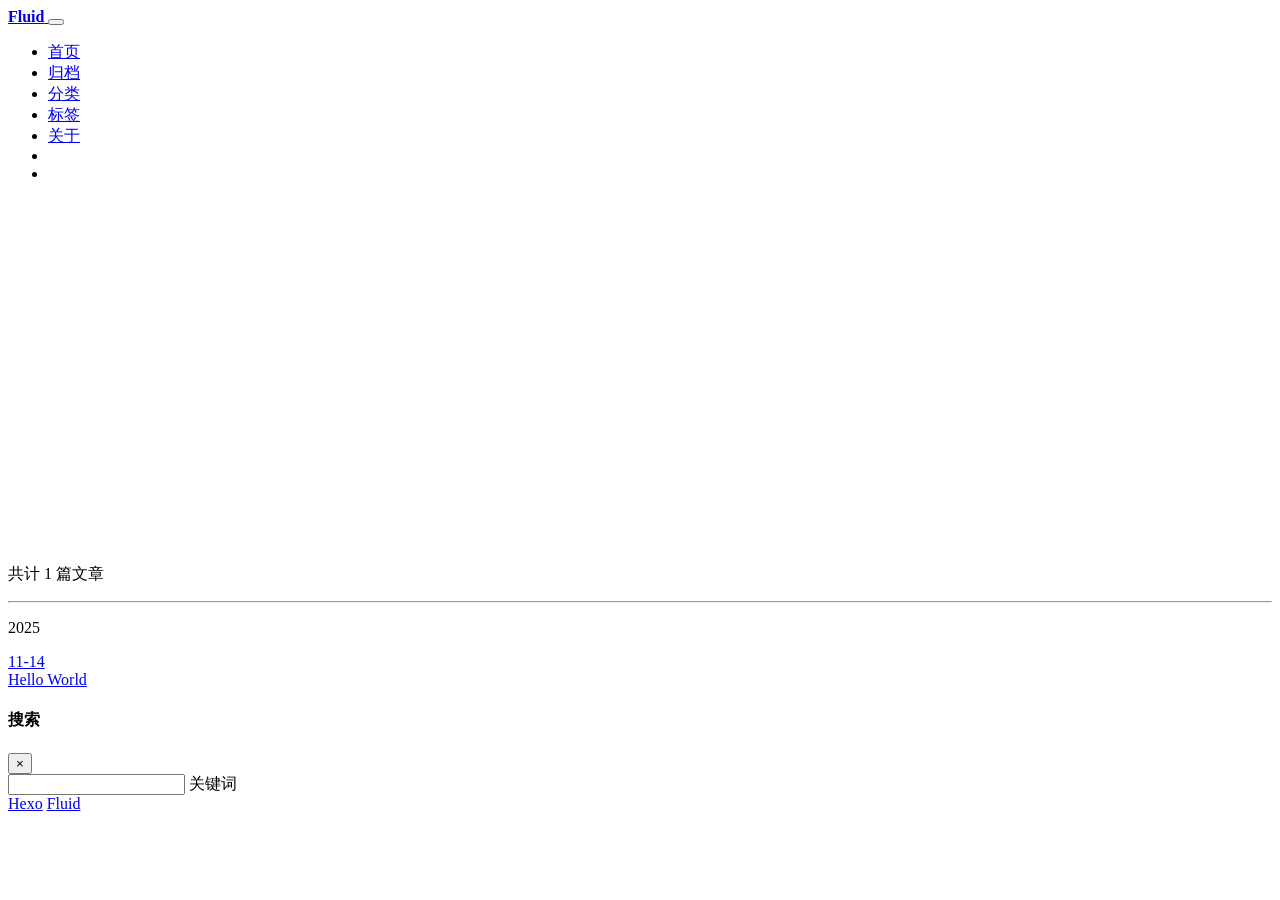
==== archives/index.html @ 250e9b1a "Site updated: 2025-11-14 19:58:38" ====
<!DOCTYPE html>
<html lang="zh-CN" data-default-color-scheme=auto>



<head>
  <meta charset="UTF-8">

  <link rel="apple-touch-icon" sizes="76x76" href="/img/fluid.png">
  <link rel="icon" href="/img/fluid.png">
  

  <meta name="viewport" content="width=device-width, initial-scale=1.0, maximum-scale=5.0, shrink-to-fit=no">
  <meta http-equiv="x-ua-compatible" content="ie=edge">
  
  <meta name="theme-color" content="#2f4154">
  <meta name="author" content="John Doe">
  <meta name="keywords" content="">
  
    <meta property="og:type" content="website">
<meta property="og:title" content="归档">
<meta property="og:url" content="http://example.com/archives/index.html">
<meta property="og:site_name" content="Hexo">
<meta property="og:locale" content="zh_CN">
<meta property="article:author" content="John Doe">
<meta name="twitter:card" content="summary_large_image">
  
  
  
  <title>归档 - Hexo</title>

  <link  rel="stylesheet" href="https://lib.baomitu.com/twitter-bootstrap/4.6.1/css/bootstrap.min.css" />





<!-- 主题依赖的图标库，不要自行修改 -->
<!-- Do not modify the link that theme dependent icons -->

<link rel="stylesheet" href="//at.alicdn.com/t/c/font_1749284_5i9bdhy70f8.css">



<link rel="stylesheet" href="//at.alicdn.com/t/c/font_1736178_k526ubmyhba.css">


<link  rel="stylesheet" href="/css/main.css" />


  <link id="highlight-css" rel="stylesheet" href="/css/highlight.css" />
  
    <link id="highlight-css-dark" rel="stylesheet" href="/css/highlight-dark.css" />
  




  <script id="fluid-configs">
    var Fluid = window.Fluid || {};
    Fluid.ctx = Object.assign({}, Fluid.ctx)
    var CONFIG = {"hostname":"example.com","root":"/","version":"1.9.8","typing":{"enable":true,"typeSpeed":70,"cursorChar":"_","loop":false,"scope":[]},"anchorjs":{"enable":true,"element":"h1,h2,h3,h4,h5,h6","placement":"left","visible":"hover","icon":""},"progressbar":{"enable":true,"height_px":3,"color":"#29d","options":{"showSpinner":false,"trickleSpeed":100}},"code_language":{"enable":true,"default":"TEXT"},"copy_btn":true,"image_caption":{"enable":true},"image_zoom":{"enable":true,"img_url_replace":["",""]},"toc":{"enable":true,"placement":"right","headingSelector":"h1,h2,h3,h4,h5,h6","collapseDepth":0},"lazyload":{"enable":true,"loading_img":"/img/loading.gif","onlypost":false,"offset_factor":2},"web_analytics":{"enable":false,"follow_dnt":true,"baidu":null,"google":{"measurement_id":null},"tencent":{"sid":null,"cid":null},"leancloud":{"app_id":null,"app_key":null,"server_url":null,"path":"window.location.pathname","ignore_local":false},"umami":{"src":null,"website_id":null,"domains":null,"start_time":"2024-01-01T00:00:00.000Z","token":null,"api_server":null}},"search_path":"/local-search.xml","include_content_in_search":true};

    if (CONFIG.web_analytics.follow_dnt) {
      var dntVal = navigator.doNotTrack || window.doNotTrack || navigator.msDoNotTrack;
      Fluid.ctx.dnt = dntVal && (dntVal.startsWith('1') || dntVal.startsWith('yes') || dntVal.startsWith('on'));
    }
  </script>
  <script  src="/js/utils.js" ></script>
  <script  src="/js/color-schema.js" ></script>
  


  
<meta name="generator" content="Hexo 7.3.0"></head>


<body>
  

  <header>
    

<div class="header-inner" style="height: 60vh;">
  <nav id="navbar" class="navbar fixed-top  navbar-expand-lg navbar-dark scrolling-navbar">
  <div class="container">
    <a class="navbar-brand" href="/">
      <strong>Fluid</strong>
    </a>

    <button id="navbar-toggler-btn" class="navbar-toggler" type="button" data-toggle="collapse"
            data-target="#navbarSupportedContent"
            aria-controls="navbarSupportedContent" aria-expanded="false" aria-label="Toggle navigation">
      <div class="animated-icon"><span></span><span></span><span></span></div>
    </button>

    <!-- Collapsible content -->
    <div class="collapse navbar-collapse" id="navbarSupportedContent">
      <ul class="navbar-nav ml-auto text-center">
        
          
          
          
          
            <li class="nav-item">
              <a class="nav-link" href="/" target="_self">
                <i class="iconfont icon-home-fill"></i>
                <span>首页</span>
              </a>
            </li>
          
        
          
          
          
          
            <li class="nav-item">
              <a class="nav-link" href="/archives/" target="_self">
                <i class="iconfont icon-archive-fill"></i>
                <span>归档</span>
              </a>
            </li>
          
        
          
          
          
          
            <li class="nav-item">
              <a class="nav-link" href="/categories/" target="_self">
                <i class="iconfont icon-category-fill"></i>
                <span>分类</span>
              </a>
            </li>
          
        
          
          
          
          
            <li class="nav-item">
              <a class="nav-link" href="/tags/" target="_self">
                <i class="iconfont icon-tags-fill"></i>
                <span>标签</span>
              </a>
            </li>
          
        
          
          
          
          
            <li class="nav-item">
              <a class="nav-link" href="/about/" target="_self">
                <i class="iconfont icon-user-fill"></i>
                <span>关于</span>
              </a>
            </li>
          
        
        
          <li class="nav-item" id="search-btn">
            <a class="nav-link" target="_self" href="javascript:;" data-toggle="modal" data-target="#modalSearch" aria-label="Search">
              <i class="iconfont icon-search"></i>
            </a>
          </li>
          
        
        
          <li class="nav-item" id="color-toggle-btn">
            <a class="nav-link" target="_self" href="javascript:;" aria-label="Color Toggle">
              <i class="iconfont icon-dark" id="color-toggle-icon"></i>
            </a>
          </li>
        
      </ul>
    </div>
  </div>
</nav>

  

<div id="banner" class="banner" parallax=true
     style="background: url('/img/default.png') no-repeat center center; background-size: cover;">
  <div class="full-bg-img">
    <div class="mask flex-center" style="background-color: rgba(0, 0, 0, 0.3)">
      <div class="banner-text text-center fade-in-up">
        <div class="h2">
          
            <span id="subtitle" data-typed-text="归档"></span>
          
        </div>

        
      </div>

      
    </div>
  </div>
</div>

</div>

  </header>

  <main>
    
      <div class="container nopadding-x-md">
        <div id="board"
          >
          
          <div class="container">
            <div class="row">
              <div class="col-12 col-md-10 m-auto">
                

<div class="list-group">
  <p class="h4">共计 1 篇文章</p>
  <hr>
  
  
    
      
      <p class="h5">2025</p>
    
    <a href="/2025/11/14/hello-world/" class="list-group-item list-group-item-action">
      <time>11-14</time>
      <div class="list-group-item-title">Hello World</div>
    </a>
  
</div>





              </div>
            </div>
          </div>
        </div>
      </div>
    

    
      <a id="scroll-top-button" aria-label="TOP" href="#" role="button">
        <i class="iconfont icon-arrowup" aria-hidden="true"></i>
      </a>
    

    
      <div class="modal fade" id="modalSearch" tabindex="-1" role="dialog" aria-labelledby="ModalLabel"
     aria-hidden="true">
  <div class="modal-dialog modal-dialog-scrollable modal-lg" role="document">
    <div class="modal-content">
      <div class="modal-header text-center">
        <h4 class="modal-title w-100 font-weight-bold">搜索</h4>
        <button type="button" id="local-search-close" class="close" data-dismiss="modal" aria-label="Close">
          <span aria-hidden="true">&times;</span>
        </button>
      </div>
      <div class="modal-body mx-3">
        <div class="md-form mb-5">
          <input type="text" id="local-search-input" class="form-control validate">
          <label data-error="x" data-success="v" for="local-search-input">关键词</label>
        </div>
        <div class="list-group" id="local-search-result"></div>
      </div>
    </div>
  </div>
</div>

    

    
  </main>

  <footer>
    <div class="footer-inner">
  
    <div class="footer-content">
       <a href="https://hexo.io" target="_blank" rel="nofollow noopener"><span>Hexo</span></a> <i class="iconfont icon-love"></i> <a href="https://github.com/fluid-dev/hexo-theme-fluid" target="_blank" rel="nofollow noopener"><span>Fluid</span></a> 
    </div>
  
  
  
</div>

  </footer>

  <!-- Scripts -->
  
  <script  src="https://lib.baomitu.com/nprogress/0.2.0/nprogress.min.js" ></script>
  <link  rel="stylesheet" href="https://lib.baomitu.com/nprogress/0.2.0/nprogress.min.css" />

  <script>
    NProgress.configure({"showSpinner":false,"trickleSpeed":100})
    NProgress.start()
    window.addEventListener('load', function() {
      NProgress.done();
    })
  </script>


<script  src="https://lib.baomitu.com/jquery/3.6.4/jquery.min.js" ></script>
<script  src="https://lib.baomitu.com/twitter-bootstrap/4.6.1/js/bootstrap.min.js" ></script>
<script  src="/js/events.js" ></script>
<script  src="/js/plugins.js" ></script>


  <script  src="https://lib.baomitu.com/typed.js/2.0.12/typed.min.js" ></script>
  <script>
    (function (window, document) {
      var typing = Fluid.plugins.typing;
      var subtitle = document.getElementById('subtitle');
      if (!subtitle || !typing) {
        return;
      }
      var text = subtitle.getAttribute('data-typed-text');
      
        typing(text);
      
    })(window, document);
  </script>




  
    <script  src="/js/img-lazyload.js" ></script>
  




  <script  src="/js/local-search.js" ></script>





<!-- 主题的启动项，将它保持在最底部 -->
<!-- the boot of the theme, keep it at the bottom -->
<script  src="/js/boot.js" ></script>


  

  <noscript>
    <div class="noscript-warning">博客在允许 JavaScript 运行的环境下浏览效果更佳</div>
  </noscript>
</body>
</html>
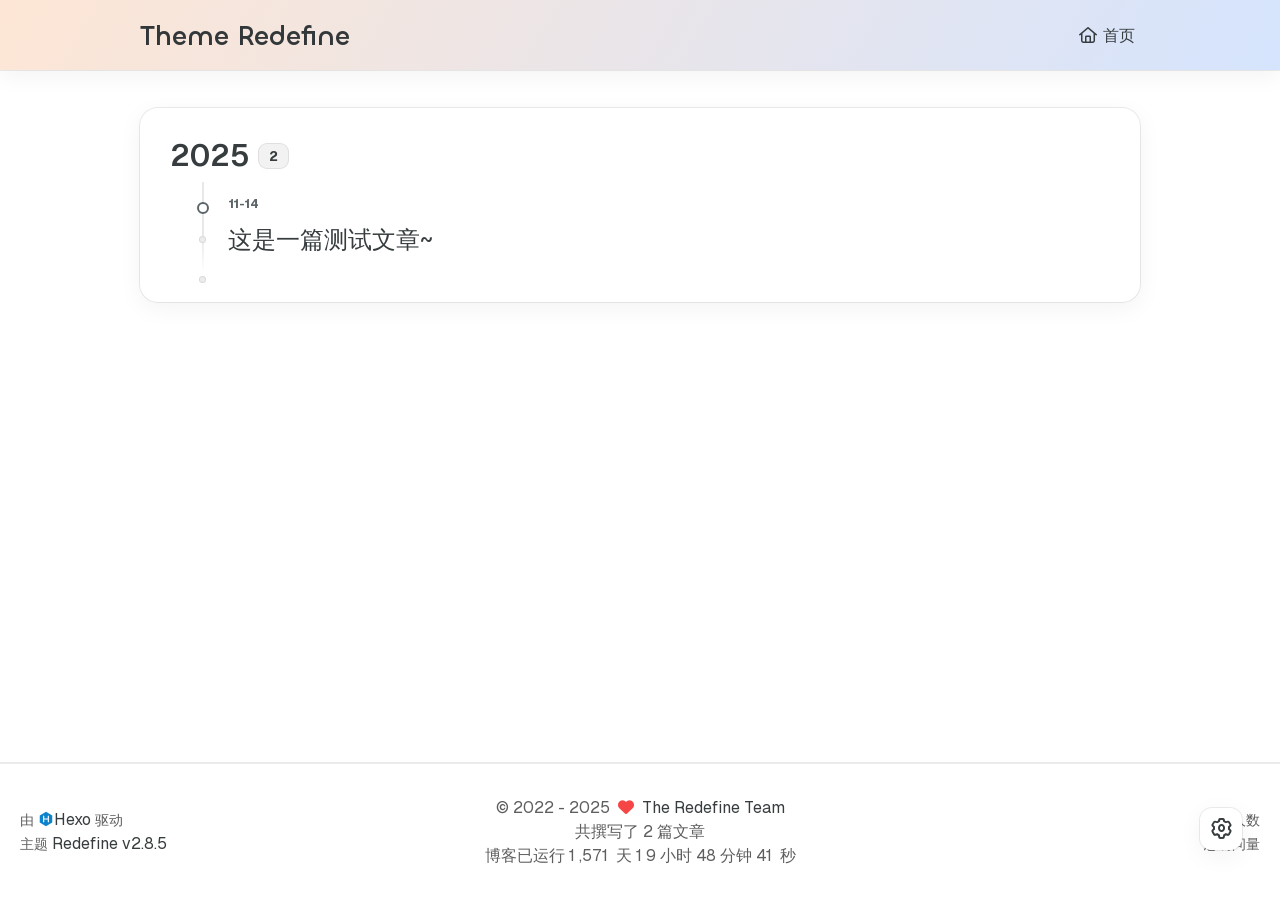
==== commit eecdfff0: "Site updated: 2025-11-15 14:31:35" ====
--- a/archives/index.html
+++ b/archives/index.html
@@ -1,354 +1,621 @@
-
-
 <!DOCTYPE html>
-<html lang="zh-CN" data-default-color-scheme=auto>
-
-
-
+<html lang="zh-CN">
 <head>
-  <meta charset="UTF-8">
-
-  <link rel="apple-touch-icon" sizes="76x76" href="/img/fluid.png">
-  <link rel="icon" href="/img/fluid.png">
+    <meta charset="utf-8">
+    <meta name="viewport" content="width=device-width, initial-scale=1">
+    <meta name="keywords" content="Hexo Theme Redefine">
+    
+    <meta name="author" content="The Redefine Team">
+    
+    <!-- Completely eliminate flash of wrong theme -->
+    <script>
+        (function() {
+            const THEME_KEY = "REDEFINE-THEME-STATUS";
+            const DARK = "dark", LIGHT = "light";
+            
+            // Get preferred theme
+            function getTheme() {
+                try {
+                    const saved = localStorage.getItem(THEME_KEY);
+                    if (saved) {
+                        const { isDark } = JSON.parse(saved);
+                        return isDark ? DARK : LIGHT;
+                    }
+                } catch (e) {}
+                
+                return matchMedia("(prefers-color-scheme: dark)").matches ? DARK : LIGHT;
+            }
+            
+            // Apply theme to document
+            function applyTheme(theme) {
+                const isDark = theme === DARK;
+                const root = document.documentElement;
+                
+                // Set data attribute for CSS variables
+                root.setAttribute("data-theme", theme);
+                
+                // Set classes for compatibility
+                root.classList.add(theme);
+                root.classList.remove(isDark ? LIGHT : DARK);
+                root.style.colorScheme = theme;
+            }
+            
+            // Initial application
+            const theme = getTheme();
+            applyTheme(theme);
+            
+            // Listen for system preference changes
+            matchMedia("(prefers-color-scheme: dark)").addEventListener("change", ({ matches }) => {
+                // Only update if using system preference (no localStorage entry)
+                if (!localStorage.getItem(THEME_KEY)) {
+                    applyTheme(matches ? DARK : LIGHT);
+                }
+            });
+            
+            // Set body classes once DOM is ready
+            if (document.readyState !== "loading") {
+                document.body.classList.add(theme + "-mode");
+            } else {
+                document.addEventListener("DOMContentLoaded", () => {
+                    document.body.classList.add(theme + "-mode");
+                    document.body.classList.remove((theme === DARK ? LIGHT : DARK) + "-mode");
+                });
+            }
+        })();
+    </script>
+    
+    <!-- Critical CSS to prevent flash -->
+    <style>
+        :root[data-theme="dark"] {
+            --background-color: #202124;
+            --background-color-transparent: rgba(32, 33, 36, 0.6);
+            --second-background-color: #2d2e32;
+            --third-background-color: #34353a;
+            --third-background-color-transparent: rgba(32, 33, 36, 0.6);
+            --primary-color: #0066CC;
+            --first-text-color: #ffffff;
+            --second-text-color: #eeeeee;
+            --third-text-color: #bebec6;
+            --fourth-text-color: #999999;
+            --default-text-color: #bebec6;
+            --invert-text-color: #373D3F;
+            --border-color: rgba(255, 255, 255, 0.08);
+            --selection-color: #0066CC;
+            --shadow-color-1: rgba(255, 255, 255, 0.08);
+            --shadow-color-2: rgba(255, 255, 255, 0.05);
+        }
+        
+        :root[data-theme="light"] {
+            --background-color: #fff;
+            --background-color-transparent: rgba(255, 255, 255, 0.6);
+            --second-background-color: #f8f8f8;
+            --third-background-color: #f2f2f2;
+            --third-background-color-transparent: rgba(241, 241, 241, 0.6);
+            --primary-color: #0066CC;
+            --first-text-color: #16171a;
+            --second-text-color: #2f3037;
+            --third-text-color: #5e5e5e;
+            --fourth-text-color: #eeeeee;
+            --default-text-color: #373D3F;
+            --invert-text-color: #bebec6;
+            --border-color: rgba(0, 0, 0, 0.08);
+            --selection-color: #0066CC;
+            --shadow-color-1: rgba(0, 0, 0, 0.08);
+            --shadow-color-2: rgba(0, 0, 0, 0.05);
+        }
+        
+        body {
+            background-color: var(--background-color);
+            color: var(--default-text-color);
+        }
+        
+        /* Apply body classes as soon as DOM is ready */
+        :root[data-theme="dark"] body {
+            background-color: var(--background-color);
+            color: var(--default-text-color);
+        }
+    </style>
+    
+    <!-- preconnect -->
+    <link rel="preconnect" href="https://fonts.googleapis.com">
+    <link rel="preconnect" href="https://fonts.gstatic.com" crossorigin>
+
+    
+    <!--- Seo Part-->
+    
+    <link rel="canonical" href="http://example.com/archives/"/>
+    <meta name="robots" content="index,follow">
+    <meta name="googlebot" content="index,follow">
+    <meta name="revisit-after" content="1 days">
+    
+    
+    
+        
+        <meta name="description" content="Hexo Theme Redefine, Redefine Your Hexo Journey.">
+<meta property="og:type" content="website">
+<meta property="og:title" content="myblog">
+<meta property="og:url" content="http://example.com/archives/index.html">
+<meta property="og:site_name" content="myblog">
+<meta property="og:description" content="Hexo Theme Redefine, Redefine Your Hexo Journey.">
+<meta property="og:locale" content="zh_CN">
+<meta property="og:image" content="http://example.com/images/redefine-og.webp">
+<meta property="article:author" content="John Doe">
+<meta name="twitter:card" content="summary">
+<meta name="twitter:image" content="http://example.com/images/redefine-og.webp">
+    
+    
+    <!--- Icon Part-->
+    <link rel="icon" type="image/png" href="/images/redefine-favicon.svg" sizes="192x192">
+    <link rel="apple-touch-icon" sizes="180x180" href="/images/redefine-favicon.svg">
+    <meta name="theme-color" content="#A31F34">
+    <link rel="shortcut icon" href="/images/redefine-favicon.svg">
+    <!--- Page Info-->
+    
+    <title>
+        
+            归档 | Theme Redefine
+        
+    </title>
+
+    
+<link rel="stylesheet" href="/fonts/Chillax/chillax.css">
+
+
+    <!--- Inject Part-->
+    
+
+    
+<link rel="stylesheet" href="/css/style.css">
+
+
+    
+        
+<link rel="stylesheet" href="/css/build/tailwind.css">
+
+    
+
+    
+<link rel="stylesheet" href="/fonts/GeistMono/geist-mono.css">
+
+    
+<link rel="stylesheet" href="/fonts/Geist/geist.css">
+
+    <!--- Font Part-->
+    
+    
+    
+    
+    
+    
+
+    <script id="hexo-configurations">
+    window.config = {"hostname":"example.com","root":"/","language":"zh-CN"};
+    window.theme = {"articles":{"style":{"font_size":"16px","line_height":1.5,"image_border_radius":"14px","image_alignment":"center","image_caption":false,"link_icon":true,"delete_mask":false,"title_alignment":"left","headings_top_spacing":{"h1":"3.2rem","h2":"2.4rem","h3":"1.9rem","h4":"1.6rem","h5":"1.4rem","h6":"1.3rem"}},"word_count":{"enable":true,"count":true,"min2read":true},"author_label":{"enable":true,"auto":false,"list":[]},"code_block":{"copy":true,"style":"mac","highlight_theme":{"light":"github","dark":"vs2015"},"font":{"enable":false,"family":null,"url":null}},"toc":{"enable":true,"max_depth":3,"number":false,"expand":true,"init_open":true},"copyright":{"enable":true,"default":"cc_by_nc_sa"},"lazyload":true,"pangu_js":false,"recommendation":{"enable":false,"title":"推荐阅读","limit":3,"mobile_limit":2,"placeholder":"/images/wallhaven-wqery6-light.webp","skip_dirs":[]}},"colors":{"primary":"#A31F34","secondary":null,"default_mode":"light"},"global":{"fonts":{"chinese":{"enable":false,"family":null,"url":null},"english":{"enable":false,"family":null,"url":null},"title":{"enable":false,"family":null,"url":null}},"content_max_width":"1000px","sidebar_width":"210px","hover":{"shadow":true,"scale":false},"scroll_progress":{"bar":false,"percentage":true},"website_counter":{"url":"https://cn.vercount.one/js","enable":true,"site_pv":true,"site_uv":true,"post_pv":true},"single_page":true,"preloader":{"enable":false,"custom_message":null},"side_tools":{"gear_rotation":true,"auto_expand":false},"open_graph":{"enable":true,"image":"/images/redefine-og.webp","description":"Hexo Theme Redefine, Redefine Your Hexo Journey."},"google_analytics":{"enable":false,"id":null}},"home_banner":{"enable":true,"style":"fixed","image":{"light":"/images/wallhaven-wqery6-light.webp","dark":"/images/wallhaven-wqery6-dark.webp"},"title":"Theme Redefine","subtitle":{"text":[],"hitokoto":{"enable":false,"show_author":false,"api":"https://v1.hitokoto.cn"},"typing_speed":100,"backing_speed":80,"starting_delay":500,"backing_delay":1500,"loop":true,"smart_backspace":true},"text_color":{"light":"#fff","dark":"#d1d1b6"},"text_style":{"title_size":"2.8rem","subtitle_size":"1.5rem","line_height":1.2},"custom_font":{"enable":false,"family":null,"url":null},"social_links":{"enable":false,"style":"default","links":{"github":null,"instagram":null,"zhihu":null,"twitter":null,"email":null},"qrs":{"weixin":null}}},"plugins":{"feed":{"enable":false},"aplayer":{"enable":false,"type":"fixed","audios":[{"name":null,"artist":null,"url":null,"cover":null,"lrc":null}]},"mermaid":{"enable":false,"version":"11.4.1"}},"version":"2.8.5","navbar":{"auto_hide":false,"color":{"left":"#f78736","right":"#367df7","transparency":35},"width":{"home":"1200px","pages":"1000px"},"links":{"Home":{"path":"/","icon":"fa-regular fa-house"}},"search":{"enable":false,"preload":true}},"page_templates":{"friends_column":2,"tags_style":"blur"},"home":{"sidebar":{"enable":true,"position":"left","first_item":"menu","announcement":null,"show_on_mobile":true,"links":null},"article_date_format":"auto","excerpt_length":200,"categories":{"enable":true,"limit":3},"tags":{"enable":true,"limit":3}},"footerStart":"2022/8/17 11:45:14"};
+    window.lang_ago = {"second":"%s 秒前","minute":"%s 分钟前","hour":"%s 小时前","day":"%s 天前","week":"%s 周前","month":"%s 个月前","year":"%s 年前"};
+    window.data = {"masonry":false};
+  </script>
+    
+    <!--- Fontawesome Part-->
+    
+<link rel="stylesheet" href="/fontawesome/fontawesome.min.css">
+
+    
+<link rel="stylesheet" href="/fontawesome/brands.min.css">
+
+    
+<link rel="stylesheet" href="/fontawesome/solid.min.css">
+
+    
+<link rel="stylesheet" href="/fontawesome/regular.min.css">
+
+    
+    
+    
+    
+<meta name="generator" content="Hexo 7.3.0"></head>
+
+
+
+<body>
+	<div class="progress-bar-container">
+	
+
+	
+	<span class="pjax-progress-bar"></span>
+	<!--        <span class="swup-progress-icon">-->
+	<!--            <i class="fa-solid fa-circle-notch fa-spin"></i>-->
+	<!--        </span>-->
+	
+</div>
+
+<main class="page-container" id="swup">
+
+	
+
+	<div class="main-content-container flex flex-col justify-between min-h-dvh">
+		<div class="main-content-header">
+			<header class="navbar-container px-6 md:px-12">
+    <div class="navbar-content transition-navbar ">
+        <div class="left">
+            
+            <a class="logo-title" href="/">
+                
+                Theme Redefine
+                
+            </a>
+        </div>
+
+        <div class="right">
+            <!-- PC -->
+            <div class="desktop">
+                <ul class="navbar-list">
+                    
+                        
+                            
+
+                            <li class="navbar-item">
+                                <!-- Menu -->
+                                <a class=""
+                                   href="/"
+                                        >
+                                    <i class="fa-regular fa-house fa-fw"></i>
+                                    首页
+                                    
+                                </a>
+
+                                <!-- Submenu -->
+                                
+                            </li>
+                    
+                    
+                </ul>
+            </div>
+            <!-- Mobile -->
+            <div class="mobile">
+                
+                <div class="icon-item navbar-bar">
+                    <div class="navbar-bar-middle"></div>
+                </div>
+            </div>
+        </div>
+    </div>
+
+    <!-- Mobile sheet -->
+    <div class="navbar-drawer h-dvh w-full absolute top-0 left-0 bg-background-color flex flex-col justify-between">
+        <ul class="drawer-navbar-list flex flex-col px-4 justify-center items-start">
+            
+                
+                    
+
+                    <li class="drawer-navbar-item text-base my-1.5 flex flex-col w-full">
+                        
+                        <a class="py-1.5 px-2 flex flex-row items-center justify-between gap-1 hover:!text-primary active:!text-primary text-2xl font-semibold group border-b border-border-color hover:border-primary w-full "
+                           href="/"
+                        >
+                            <span>
+                                首页
+                            </span>
+                            
+                                <i class="fa-regular fa-house fa-sm fa-fw"></i>
+                            
+                        </a>
+                        
+
+                        
+                    </li>
+            
+
+            
+            
+        </ul>
+
+        <div class="statistics flex justify-around my-2.5">
+    <a class="item tag-count-item flex flex-col justify-center items-center w-20" href="/tags">
+        <div class="number text-2xl sm:text-xl text-second-text-color font-semibold">0</div>
+        <div class="label text-third-text-color text-sm">标签</div>
+    </a>
+    <a class="item tag-count-item flex flex-col justify-center items-center w-20" href="/categories">
+        <div class="number text-2xl sm:text-xl text-second-text-color font-semibold">0</div>
+        <div class="label text-third-text-color text-sm">分类</div>
+    </a>
+    <a class="item tag-count-item flex flex-col justify-center items-center w-20" href="/archives">
+        <div class="number text-2xl sm:text-xl text-second-text-color font-semibold">2</div>
+        <div class="label text-third-text-color text-sm">文章</div>
+    </a>
+</div>
+    </div>
+
+    <div class="window-mask"></div>
+
+</header>
+
+
+		</div>
+
+		<div class="main-content-body transition-fade-up">
+			
+
+			<div class="main-content">
+				<div class="archive-container shadow-none hover:shadow-none sm:shadow-redefine sm:hover:shadow-redefine-hover">
+	
+<div class="archive-list-container">
+    
+        <section class="archive-item mb-spacing-unit last:mb-0">
+            <div class="archive-item-header flex flex-row items-center mb-2">
+                <span class="archive-year font-semibold text-3xl mr-2">2025</span>
+                <span class="archive-year-post-count text-xs md:text-sm font-bold rounded-small bg-third-background-color py-[2px] px-[10px] border border-border-color">2</span>
+            </div>
+            
+            <ul class="article-list pl-0 md:pl-8 text-lg leading-[1.5]">
+                
+                    
+                    
+                         <!-- Close the previous LI if not the first item -->
+                        <li class="article-item space-y-2 px-6 pt-10 pb-2 text-xl relative border-l-2 border-border-color" date-is='11-14'>
+                    
+                    <a href="/2025/11/14/%E8%BF%99%E6%98%AF%E4%B8%80%E7%AF%87%E6%B5%8B%E8%AF%95%E6%96%87%E7%AB%A0/" class="block w-fit">
+                        <span class="article-title my-0.5 text-2xl">这是一篇测试文章~</span>
+                    </a>
+                    
+                
+                    
+                    
+                    <a href="/2025/11/14/hello-world/" class="block w-fit">
+                        <span class="article-title my-0.5 text-2xl"></span>
+                    </a>
+                    
+                
+                </li> <!-- Ensure the last item is properly closed -->
+            </ul>
+        </section>
+    
+</div>
+</div>
+			</div>
+
+			
+		</div>
+
+		<div class="main-content-footer">
+			<footer class="footer mt-5 py-5 h-auto text-base text-third-text-color relative border-t-2 border-t-border-color">
+    <div class="info-container py-3 text-center">
+        
+        <div class="text-center">
+            &copy;
+            
+              <span>2022</span>
+              -
+            
+            2025&nbsp;&nbsp;<i class="fa-solid fa-heart fa-beat" style="--fa-animation-duration: 0.5s; color: #f54545"></i>&nbsp;&nbsp;<a href="/">The Redefine Team</a>
+            
+                
+                <p class="post-count space-x-0.5">
+                    <span>
+                        共撰写了 2 篇文章
+                    </span>
+                    
+                </p>
+            
+        </div>
+        
+            <script data-swup-reload-script src="https://cn.vercount.one/js"></script>
+            <div class="relative text-center lg:absolute lg:right-[20px] lg:top-1/2 lg:-translate-y-1/2 lg:text-right">
+                
+                    <span id="busuanzi_container_site_uv" class="lg:!block">
+                        <span class="text-sm">访问人数</span>
+                        <span id="busuanzi_value_site_uv"></span>
+                    </span>
+                
+                
+                    <span id="busuanzi_container_site_pv" class="lg:!block">
+                        <span class="text-sm">总访问量</span>
+                        <span id="busuanzi_value_site_pv"></span>
+                    </span>
+                
+            </div>
+        
+        <div class="relative text-center lg:absolute lg:left-[20px] lg:top-1/2 lg:-translate-y-1/2 lg:text-left">
+            <span class="lg:block text-sm">由 <?xml version="1.0" encoding="utf-8"?><!DOCTYPE svg PUBLIC "-//W3C//DTD SVG 1.1//EN" "http://www.w3.org/Graphics/SVG/1.1/DTD/svg11.dtd"><svg class="relative top-[2px] inline-block align-baseline" version="1.1" id="圖層_1" xmlns="http://www.w3.org/2000/svg" xmlns:xlink="http://www.w3.org/1999/xlink" x="0px" y="0px" width="1rem" height="1rem" viewBox="0 0 512 512" enable-background="new 0 0 512 512" xml:space="preserve"><path fill="#0E83CD" d="M256.4,25.8l-200,115.5L56,371.5l199.6,114.7l200-115.5l0.4-230.2L256.4,25.8z M349,354.6l-18.4,10.7l-18.6-11V275H200v79.6l-18.4,10.7l-18.6-11v-197l18.5-10.6l18.5,10.8V237h112v-79.6l18.5-10.6l18.5,10.8V354.6z"/></svg><a target="_blank" class="text-base" href="https://hexo.io">Hexo</a> 驱动</span>
+            <span class="text-sm lg:block">主题&nbsp;<a class="text-base" target="_blank" href="https://github.com/EvanNotFound/hexo-theme-redefine">Redefine v2.8.5</a></span>
+        </div>
+        
+        
+            <div>
+                博客已运行 <span class="odometer" id="runtime_days" ></span> 天 <span class="odometer" id="runtime_hours"></span> 小时 <span class="odometer" id="runtime_minutes"></span> 分钟 <span class="odometer" id="runtime_seconds"></span> 秒
+            </div>
+        
+        
+            <script data-swup-reload-script>
+                try {
+                    function odometer_init() {
+                    const elements = document.querySelectorAll('.odometer');
+                    elements.forEach(el => {
+                        new Odometer({
+                            el,
+                            format: '( ddd).dd',
+                            duration: 200
+                        });
+                    });
+                    }
+                    odometer_init();
+                } catch (error) {}
+            </script>
+        
+        
+        
+    </div>  
+</footer>
+		</div>
+	</div>
+
+	
+
+	<div class="right-side-tools-container">
+		<div class="side-tools-container">
+	<ul class="hidden-tools-list">
+		<li class="right-bottom-tools tool-font-adjust-plus flex justify-center items-center">
+			<i class="fa-regular fa-magnifying-glass-plus"></i>
+		</li>
+
+		<li class="right-bottom-tools tool-font-adjust-minus flex justify-center items-center">
+			<i class="fa-regular fa-magnifying-glass-minus"></i>
+		</li>
+
+		<li class="right-bottom-tools tool-dark-light-toggle flex justify-center items-center">
+			<i class="fa-regular fa-moon"></i>
+		</li>
+
+		<!-- rss -->
+		
+
+		
+
+		<li class="right-bottom-tools tool-scroll-to-bottom flex justify-center items-center">
+			<i class="fa-regular fa-arrow-down"></i>
+		</li>
+	</ul>
+
+	<ul class="visible-tools-list">
+		<li class="right-bottom-tools toggle-tools-list flex justify-center items-center">
+			<i class="fa-regular fa-cog fa-spin"></i>
+		</li>
+		
+		<li class="right-bottom-tools tool-scroll-to-top flex justify-center items-center">
+			<i class="arrow-up fas fa-arrow-up"></i>
+			<span class="percent"></span>
+		</li>
+		
+		
+	</ul>
+</div>
+	</div>
+
+	<div class="image-viewer-container">
+	<img src="">
+</div>
+
+	
+
+</main>
+
+
+
+<script src="/js/build/libs/Swup.min.js"></script>
+
+<script src="/js/build/libs/SwupSlideTheme.min.js"></script>
+
+<script src="/js/build/libs/SwupScriptsPlugin.min.js"></script>
+
+<script src="/js/build/libs/SwupProgressPlugin.min.js"></script>
+
+<script src="/js/build/libs/SwupScrollPlugin.min.js"></script>
+
+<script src="/js/build/libs/SwupPreloadPlugin.min.js"></script>
+
+<script>
+    const swup = new Swup({
+        plugins: [
+            new SwupScriptsPlugin({
+                optin: true,
+            }),
+            new SwupProgressPlugin(),
+            new SwupScrollPlugin({
+                offset: 80,
+            }),
+            new SwupSlideTheme({
+                mainElement: ".main-content-body",
+            }),
+            new SwupPreloadPlugin(),
+        ],
+        containers: ["#swup"],
+    });
+</script>
+
+
+
+	
+<script src="/js/build/tools/imageViewer.js" type="module"></script>
+
+<script src="/js/build/utils.js" type="module"></script>
+
+<script src="/js/build/main.js" type="module"></script>
+
+<script src="/js/build/layouts/navbarShrink.js" type="module"></script>
+
+<script src="/js/build/tools/scrollTopBottom.js" type="module"></script>
+
+<script src="/js/build/tools/lightDarkSwitch.js" type="module"></script>
+
+<script src="/js/build/layouts/categoryList.js" type="module"></script>
+
+
+
+
+
+    
+<script src="/js/build/tools/codeBlock.js" type="module"></script>
+
+
+
+
+    
+<script src="/js/build/layouts/lazyload.js" type="module"></script>
+
+
+
+
+    
+<script src="/js/build/tools/runtime.js"></script>
+
+    
+<script src="/js/build/libs/odometer.min.js"></script>
+
+    
+<link rel="stylesheet" href="/assets/odometer-theme-minimal.css">
+
+
+
+
   
-
-  <meta name="viewport" content="width=device-width, initial-scale=1.0, maximum-scale=5.0, shrink-to-fit=no">
-  <meta http-equiv="x-ua-compatible" content="ie=edge">
+<script src="/js/build/libs/Typed.min.js"></script>
+
   
-  <meta name="theme-color" content="#2f4154">
-  <meta name="author" content="John Doe">
-  <meta name="keywords" content="">
-  
-    <meta property="og:type" content="website">
-<meta property="og:title" content="归档">
-<meta property="og:url" content="http://example.com/archives/index.html">
-<meta property="og:site_name" content="Hexo">
-<meta property="og:locale" content="zh_CN">
-<meta property="article:author" content="John Doe">
-<meta name="twitter:card" content="summary_large_image">
-  
-  
-  
-  <title>归档 - Hexo</title>
-
-  <link  rel="stylesheet" href="https://lib.baomitu.com/twitter-bootstrap/4.6.1/css/bootstrap.min.css" />
-
-
-
-
-
-<!-- 主题依赖的图标库，不要自行修改 -->
-<!-- Do not modify the link that theme dependent icons -->
-
-<link rel="stylesheet" href="//at.alicdn.com/t/c/font_1749284_5i9bdhy70f8.css">
-
-
-
-<link rel="stylesheet" href="//at.alicdn.com/t/c/font_1736178_k526ubmyhba.css">
-
-
-<link  rel="stylesheet" href="/css/main.css" />
-
-
-  <link id="highlight-css" rel="stylesheet" href="/css/highlight.css" />
-  
-    <link id="highlight-css-dark" rel="stylesheet" href="/css/highlight-dark.css" />
-  
-
-
-
-
-  <script id="fluid-configs">
-    var Fluid = window.Fluid || {};
-    Fluid.ctx = Object.assign({}, Fluid.ctx)
-    var CONFIG = {"hostname":"example.com","root":"/","version":"1.9.8","typing":{"enable":true,"typeSpeed":70,"cursorChar":"_","loop":false,"scope":[]},"anchorjs":{"enable":true,"element":"h1,h2,h3,h4,h5,h6","placement":"left","visible":"hover","icon":""},"progressbar":{"enable":true,"height_px":3,"color":"#29d","options":{"showSpinner":false,"trickleSpeed":100}},"code_language":{"enable":true,"default":"TEXT"},"copy_btn":true,"image_caption":{"enable":true},"image_zoom":{"enable":true,"img_url_replace":["",""]},"toc":{"enable":true,"placement":"right","headingSelector":"h1,h2,h3,h4,h5,h6","collapseDepth":0},"lazyload":{"enable":true,"loading_img":"/img/loading.gif","onlypost":false,"offset_factor":2},"web_analytics":{"enable":false,"follow_dnt":true,"baidu":null,"google":{"measurement_id":null},"tencent":{"sid":null,"cid":null},"leancloud":{"app_id":null,"app_key":null,"server_url":null,"path":"window.location.pathname","ignore_local":false},"umami":{"src":null,"website_id":null,"domains":null,"start_time":"2024-01-01T00:00:00.000Z","token":null,"api_server":null}},"search_path":"/local-search.xml","include_content_in_search":true};
-
-    if (CONFIG.web_analytics.follow_dnt) {
-      var dntVal = navigator.doNotTrack || window.doNotTrack || navigator.msDoNotTrack;
-      Fluid.ctx.dnt = dntVal && (dntVal.startsWith('1') || dntVal.startsWith('yes') || dntVal.startsWith('on'));
-    }
-  </script>
-  <script  src="/js/utils.js" ></script>
-  <script  src="/js/color-schema.js" ></script>
-  
-
-
-  
-<meta name="generator" content="Hexo 7.3.0"></head>
-
-
-<body>
-  
-
-  <header>
-    
-
-<div class="header-inner" style="height: 60vh;">
-  <nav id="navbar" class="navbar fixed-top  navbar-expand-lg navbar-dark scrolling-navbar">
-  <div class="container">
-    <a class="navbar-brand" href="/">
-      <strong>Fluid</strong>
-    </a>
-
-    <button id="navbar-toggler-btn" class="navbar-toggler" type="button" data-toggle="collapse"
-            data-target="#navbarSupportedContent"
-            aria-controls="navbarSupportedContent" aria-expanded="false" aria-label="Toggle navigation">
-      <div class="animated-icon"><span></span><span></span><span></span></div>
-    </button>
-
-    <!-- Collapsible content -->
-    <div class="collapse navbar-collapse" id="navbarSupportedContent">
-      <ul class="navbar-nav ml-auto text-center">
-        
-          
-          
-          
-          
-            <li class="nav-item">
-              <a class="nav-link" href="/" target="_self">
-                <i class="iconfont icon-home-fill"></i>
-                <span>首页</span>
-              </a>
-            </li>
-          
-        
-          
-          
-          
-          
-            <li class="nav-item">
-              <a class="nav-link" href="/archives/" target="_self">
-                <i class="iconfont icon-archive-fill"></i>
-                <span>归档</span>
-              </a>
-            </li>
-          
-        
-          
-          
-          
-          
-            <li class="nav-item">
-              <a class="nav-link" href="/categories/" target="_self">
-                <i class="iconfont icon-category-fill"></i>
-                <span>分类</span>
-              </a>
-            </li>
-          
-        
-          
-          
-          
-          
-            <li class="nav-item">
-              <a class="nav-link" href="/tags/" target="_self">
-                <i class="iconfont icon-tags-fill"></i>
-                <span>标签</span>
-              </a>
-            </li>
-          
-        
-          
-          
-          
-          
-            <li class="nav-item">
-              <a class="nav-link" href="/about/" target="_self">
-                <i class="iconfont icon-user-fill"></i>
-                <span>关于</span>
-              </a>
-            </li>
-          
-        
-        
-          <li class="nav-item" id="search-btn">
-            <a class="nav-link" target="_self" href="javascript:;" data-toggle="modal" data-target="#modalSearch" aria-label="Search">
-              <i class="iconfont icon-search"></i>
-            </a>
-          </li>
-          
-        
-        
-          <li class="nav-item" id="color-toggle-btn">
-            <a class="nav-link" target="_self" href="javascript:;" aria-label="Color Toggle">
-              <i class="iconfont icon-dark" id="color-toggle-icon"></i>
-            </a>
-          </li>
-        
-      </ul>
-    </div>
-  </div>
-</nav>
-
-  
-
-<div id="banner" class="banner" parallax=true
-     style="background: url('/img/default.png') no-repeat center center; background-size: cover;">
-  <div class="full-bg-img">
-    <div class="mask flex-center" style="background-color: rgba(0, 0, 0, 0.3)">
-      <div class="banner-text text-center fade-in-up">
-        <div class="h2">
-          
-            <span id="subtitle" data-typed-text="归档"></span>
-          
-        </div>
-
-        
-      </div>
-
-      
-    </div>
-  </div>
-</div>
-
-</div>
-
-  </header>
-
-  <main>
-    
-      <div class="container nopadding-x-md">
-        <div id="board"
-          >
-          
-          <div class="container">
-            <div class="row">
-              <div class="col-12 col-md-10 m-auto">
-                
-
-<div class="list-group">
-  <p class="h4">共计 1 篇文章</p>
-  <hr>
-  
-  
-    
-      
-      <p class="h5">2025</p>
-    
-    <a href="/2025/11/14/hello-world/" class="list-group-item list-group-item-action">
-      <time>11-14</time>
-      <div class="list-group-item-title">Hello World</div>
-    </a>
-  
-</div>
-
-
-
-
-
-              </div>
-            </div>
-          </div>
-        </div>
-      </div>
-    
-
-    
-      <a id="scroll-top-button" aria-label="TOP" href="#" role="button">
-        <i class="iconfont icon-arrowup" aria-hidden="true"></i>
-      </a>
-    
-
-    
-      <div class="modal fade" id="modalSearch" tabindex="-1" role="dialog" aria-labelledby="ModalLabel"
-     aria-hidden="true">
-  <div class="modal-dialog modal-dialog-scrollable modal-lg" role="document">
-    <div class="modal-content">
-      <div class="modal-header text-center">
-        <h4 class="modal-title w-100 font-weight-bold">搜索</h4>
-        <button type="button" id="local-search-close" class="close" data-dismiss="modal" aria-label="Close">
-          <span aria-hidden="true">&times;</span>
-        </button>
-      </div>
-      <div class="modal-body mx-3">
-        <div class="md-form mb-5">
-          <input type="text" id="local-search-input" class="form-control validate">
-          <label data-error="x" data-success="v" for="local-search-input">关键词</label>
-        </div>
-        <div class="list-group" id="local-search-result"></div>
-      </div>
-    </div>
-  </div>
-</div>
-
-    
-
-    
-  </main>
-
-  <footer>
-    <div class="footer-inner">
-  
-    <div class="footer-content">
-       <a href="https://hexo.io" target="_blank" rel="nofollow noopener"><span>Hexo</span></a> <i class="iconfont icon-love"></i> <a href="https://github.com/fluid-dev/hexo-theme-fluid" target="_blank" rel="nofollow noopener"><span>Fluid</span></a> 
-    </div>
-  
-  
-  
-</div>
-
-  </footer>
-
-  <!-- Scripts -->
-  
-  <script  src="https://lib.baomitu.com/nprogress/0.2.0/nprogress.min.js" ></script>
-  <link  rel="stylesheet" href="https://lib.baomitu.com/nprogress/0.2.0/nprogress.min.css" />
-
-  <script>
-    NProgress.configure({"showSpinner":false,"trickleSpeed":100})
-    NProgress.start()
-    window.addEventListener('load', function() {
-      NProgress.done();
-    })
-  </script>
-
-
-<script  src="https://lib.baomitu.com/jquery/3.6.4/jquery.min.js" ></script>
-<script  src="https://lib.baomitu.com/twitter-bootstrap/4.6.1/js/bootstrap.min.js" ></script>
-<script  src="/js/events.js" ></script>
-<script  src="/js/plugins.js" ></script>
-
-
-  <script  src="https://lib.baomitu.com/typed.js/2.0.12/typed.min.js" ></script>
-  <script>
-    (function (window, document) {
-      var typing = Fluid.plugins.typing;
-      var subtitle = document.getElementById('subtitle');
-      if (!subtitle || !typing) {
-        return;
-      }
-      var text = subtitle.getAttribute('data-typed-text');
-      
-        typing(text);
-      
-    })(window, document);
-  </script>
-
-
-
-
-  
-    <script  src="/js/img-lazyload.js" ></script>
-  
-
-
-
-
-  <script  src="/js/local-search.js" ></script>
-
-
-
-
-
-<!-- 主题的启动项，将它保持在最底部 -->
-<!-- the boot of the theme, keep it at the bottom -->
-<script  src="/js/boot.js" ></script>
-
-
-  
-
-  <noscript>
-    <div class="noscript-warning">博客在允许 JavaScript 运行的环境下浏览效果更佳</div>
-  </noscript>
+<script src="/js/build/plugins/typed.js" type="module"></script>
+
+
+
+
+
+
+
+
+    
+<script src="/js/build/libs/anime.min.js"></script>
+
+
+
+
+
+    
+<script src="/js/build/tools/tocToggle.js" type="module" data-swup-reload-script=""></script>
+
+<script src="/js/build/layouts/toc.js" type="module" data-swup-reload-script=""></script>
+
+<script src="/js/build/plugins/tabs.js" type="module" data-swup-reload-script=""></script>
+
+
+
+
+<script src="/js/build/libs/moment-with-locales.min.js" data-swup-reload-script=""></script>
+
+
+<script src="/js/build/layouts/essays.js" type="module" data-swup-reload-script=""></script>
+
+
+
+
+
+	
 </body>
-</html>
+
+</html>
--- a/fonts/Chillax/chillax.css
+++ b/fonts/Chillax/chillax.css
@@ -0,0 +1,39 @@
+/**
+ * @license
+ *
+ * Font Family: Chillax
+ * Designed by: Manushi Parikh
+ * URL: https://www.fontshare.com/fonts/chillax
+ * © 2023 Indian Type Foundry
+ *
+ * Font Style:
+ * Chillax Variable(Variable font)
+ *
+*/
+
+
+/**
+* This is a variable font
+* You can controll variable axes as shown below:
+* font-variation-settings: 'wght' 700.0;
+*
+* available axes:
+
+* 'wght' (range from 200.0 to 700.0)
+
+*/
+
+@font-face {
+    font-family: 'Chillax-Variable';
+    src:local('Chillax-Variable'),
+        local('ChillaxVariable'),
+        local('Chillax Variable'),
+        local('Chillax'),
+        url('Chillax-Variable.woff2') format('woff2'),
+        url('Chillax-Variable.woff') format('woff'),
+        url('Chillax-Variable.ttf') format('truetype');
+    font-weight: 200 700;
+    font-display: swap;
+    font-style: normal;
+}
+
--- a/css/style.css
+++ b/css/style.css
@@ -0,0 +1,6170 @@
+.title-hover-animation {
+  display: inline-block;
+  position: relative;
+  border-bottom: none;
+  line-height: 1.3;
+  vertical-align: top;
+  color: var(--second-text-color);
+}
+.title-hover-animation::before {
+  content: '';
+  position: absolute;
+  width: 100%;
+  height: 2px;
+  bottom: -4px;
+  left: 0;
+  background-color: var(--second-text-color);
+  visibility: hidden;
+  transform: scaleX(0);
+  transition-property: color, background, box-shadow, border-color, visibility, transform;
+  transition-delay: 0s, 0s, 0s, 0s, 0s, 0s;
+  transition-duration: 0.2s, 0.2s, 0.2s, 0.2s, 0.2s, 0.2s;
+  transition-timing-function: ease, ease, ease, ease, ease-in-out, ease-in-out;
+}
+@-moz-keyframes fade-in-down {
+  0% {
+    opacity: 0;
+    transform: translateY(-50px);
+  }
+  100% {
+    opacity: 1;
+    transform: translateY(0);
+  }
+}
+@-webkit-keyframes fade-in-down {
+  0% {
+    opacity: 0;
+    transform: translateY(-50px);
+  }
+  100% {
+    opacity: 1;
+    transform: translateY(0);
+  }
+}
+@-o-keyframes fade-in-down {
+  0% {
+    opacity: 0;
+    transform: translateY(-50px);
+  }
+  100% {
+    opacity: 1;
+    transform: translateY(0);
+  }
+}
+@keyframes fade-in-down {
+  0% {
+    opacity: 0;
+    transform: translateY(-50px);
+  }
+  100% {
+    opacity: 1;
+    transform: translateY(0);
+  }
+}
+@-moz-keyframes icon-animate {
+  0%, 100% {
+    transform: scale(1);
+  }
+  10%, 30% {
+    transform: scale(0.88);
+  }
+  20%, 40%, 60%, 80% {
+    transform: scale(1.08);
+  }
+  50%, 70% {
+    transform: scale(1.08);
+  }
+}
+@-webkit-keyframes icon-animate {
+  0%, 100% {
+    transform: scale(1);
+  }
+  10%, 30% {
+    transform: scale(0.88);
+  }
+  20%, 40%, 60%, 80% {
+    transform: scale(1.08);
+  }
+  50%, 70% {
+    transform: scale(1.08);
+  }
+}
+@-o-keyframes icon-animate {
+  0%, 100% {
+    transform: scale(1);
+  }
+  10%, 30% {
+    transform: scale(0.88);
+  }
+  20%, 40%, 60%, 80% {
+    transform: scale(1.08);
+  }
+  50%, 70% {
+    transform: scale(1.08);
+  }
+}
+@keyframes icon-animate {
+  0%, 100% {
+    transform: scale(1);
+  }
+  10%, 30% {
+    transform: scale(0.88);
+  }
+  20%, 40%, 60%, 80% {
+    transform: scale(1.08);
+  }
+  50%, 70% {
+    transform: scale(1.08);
+  }
+}
+:root {
+  --background-color: #fff;
+  --background-color-transparent: rgba(255,255,255,0.6);
+  --background-color-transparent-15: rgba(255,255,255,0.15);
+  --background-color-transparent-40: rgba(255,255,255,0.4);
+  --background-color-transparent-80: rgba(255,255,255,0.8);
+  --second-background-color: #fafafa;
+  --third-background-color: #f7f7f7;
+  --third-background-color-transparent: rgba(241,241,241,0.6);
+  --primary-color: #a31f34;
+  --first-text-color: #323739;
+  --second-text-color: #343a3c;
+  --third-text-color: #5c6669;
+  --fourth-text-color: #eaeced;
+  --default-text-color: #373d3f;
+  --invert-text-color: #bebec6;
+  --border-color: rgba(0,0,0,0.08);
+  --selection-color: #be243c;
+  --shadow-color-1: rgba(0,0,0,0.08);
+  --shadow-color-2: rgba(0,0,0,0.05);
+  --shadow-hover-color: rgba(0,0,0,0.28);
+  --scrollbar-color: #c1c1c1;
+  --scrollbar-color-hover: #a1a1a1;
+  --scroll-bar-bg-color: #fafafa;
+  --link-color: #323739;
+  --copyright-info-color: #c03;
+  --avatar-background-color: #06c;
+  --pjax-progress-bar-color: linear-gradient(45deg, #f10006, #ef5b00, #e59c01, #19ca05, #00cab5, #0264c8, #c303c3);
+  --archive-timeline-last-child-color: linear-gradient(to bottom, #e8e8e8 60%, rgba(0,0,0,0) 100%) 1 100%;
+  --note-blue-title-bg: #d6f7fb;
+  --note-red-title-bg: #fde9e9;
+  --note-cyan-title-bg: #e9fdf9;
+  --note-green-title-bg: #e9fde9;
+  --note-yellow-title-bg: #fdf9e9;
+  --note-gray-title-bg: #f9f9f9;
+  --note-type-title-bg: #fdf3e9;
+  --note-black-title-bg: #e9e9e9;
+  --note-purple-title-bg: #f9e9fd;
+  --home-banner-text-color: #fff;
+  --home-banner-icons-container-border-color: rgba(255,255,255,0.35);
+  --home-banner-icons-container-background-color: rgba(255,255,255,0.3);
+  --redefine-box-shadow: var(--shadow-color-2) 0px 6px 24px 0px, var(--shadow-color-1) 0px 0px 0px 1px;
+  --redefine-box-shadow-hover: var(--shadow-color-2) 0px 6px 24px 0px, var(--shadow-color-1) 0px 0px 0px 1px, var(--shadow-color-1) 0px 0px 0px 1px inset;
+  --redefine-box-shadow-flat: var(--shadow-color-2) 0px 1px 4px 0px, var(--shadow-color-1) 0px 0px 0px 1px;
+  --redefine-box-shadow-flat-hover: var(--shadow-color-2) 0px 1px 4px 0px, var(--shadow-color-1) 0px 0px 0px 1px, var(--shadow-color-1) 0px 0px 0px 1px inset;
+  --mermaid-theme: $mermaid-theme;
+}
+.light-mode {
+  --background-color: #fff;
+  --background-color-transparent: rgba(255,255,255,0.6);
+  --background-color-transparent-15: rgba(255,255,255,0.15);
+  --background-color-transparent-40: rgba(255,255,255,0.4);
+  --background-color-transparent-80: rgba(255,255,255,0.8);
+  --second-background-color: #fafafa;
+  --third-background-color: #f7f7f7;
+  --third-background-color-transparent: rgba(241,241,241,0.6);
+  --primary-color: #a31f34;
+  --first-text-color: #323739;
+  --second-text-color: #343a3c;
+  --third-text-color: #5c6669;
+  --fourth-text-color: #eaeced;
+  --default-text-color: #373d3f;
+  --invert-text-color: #bebec6;
+  --border-color: rgba(0,0,0,0.08);
+  --selection-color: #be243c;
+  --shadow-color-1: rgba(0,0,0,0.08);
+  --shadow-color-2: rgba(0,0,0,0.05);
+  --shadow-hover-color: rgba(0,0,0,0.28);
+  --scrollbar-color: #c1c1c1;
+  --scrollbar-color-hover: #a1a1a1;
+  --scroll-bar-bg-color: #fafafa;
+  --link-color: #323739;
+  --copyright-info-color: #c03;
+  --avatar-background-color: #06c;
+  --pjax-progress-bar-color: linear-gradient(45deg, #f10006, #ef5b00, #e59c01, #19ca05, #00cab5, #0264c8, #c303c3);
+  --archive-timeline-last-child-color: linear-gradient(to bottom, #e8e8e8 60%, rgba(0,0,0,0) 100%) 1 100%;
+  --note-blue-title-bg: #d6f7fb;
+  --note-red-title-bg: #fde9e9;
+  --note-cyan-title-bg: #e9fdf9;
+  --note-green-title-bg: #e9fde9;
+  --note-yellow-title-bg: #fdf9e9;
+  --note-gray-title-bg: #f9f9f9;
+  --note-type-title-bg: #fdf3e9;
+  --note-black-title-bg: #e9e9e9;
+  --note-purple-title-bg: #f9e9fd;
+  --home-banner-text-color: #fff;
+  --home-banner-icons-container-border-color: rgba(255,255,255,0.35);
+  --home-banner-icons-container-background-color: rgba(255,255,255,0.3);
+  --redefine-box-shadow: var(--shadow-color-2) 0px 6px 24px 0px, var(--shadow-color-1) 0px 0px 0px 1px;
+  --redefine-box-shadow-hover: var(--shadow-color-2) 0px 6px 24px 0px, var(--shadow-color-1) 0px 0px 0px 1px, var(--shadow-color-1) 0px 0px 0px 1px inset;
+  --redefine-box-shadow-flat: var(--shadow-color-2) 0px 1px 4px 0px, var(--shadow-color-1) 0px 0px 0px 1px;
+  --redefine-box-shadow-flat-hover: var(--shadow-color-2) 0px 1px 4px 0px, var(--shadow-color-1) 0px 0px 0px 1px, var(--shadow-color-1) 0px 0px 0px 1px inset;
+  --mermaid-theme: $mermaid-theme;
+}
+.dark-mode {
+  --background-color: #202124;
+  --background-color-transparent: rgba(32,33,36,0.4);
+  --background-color-transparent-15: rgba(32,33,36,0.15);
+  --background-color-transparent-40: rgba(32,33,36,0.4);
+  --background-color-transparent-80: rgba(32,33,36,0.8);
+  --second-background-color: #242529;
+  --third-background-color: #292b2f;
+  --third-background-color-transparent: rgba(32,33,36,0.6);
+  --primary-color: #a31f34;
+  --first-text-color: #d2d2d7;
+  --second-text-color: #cbcbd1;
+  --third-text-color: #9595a2;
+  --fourth-text-color: #36363e;
+  --default-text-color: #bebec6;
+  --invert-text-color: #373d3f;
+  --border-color: rgba(255,255,255,0.08);
+  --selection-color: #be243c;
+  --shadow-color-1: rgba(255,255,255,0.08);
+  --shadow-color-2: rgba(255,255,255,0.05);
+  --shadow-hover-color: rgba(69,69,69,0.28);
+  --scrollbar-color: #898989;
+  --scrollbar-color-hover: #a1a1a1;
+  --scroll-bar-bg-color: #2a2c30;
+  --link-color: #c5c5cc;
+  --copyright-info-color: #a30029;
+  --avatar-background-color: #005cb8;
+  --pjax-progress-bar-color: linear-gradient(45deg, #ea404a, #ea722f, #e9a71f, #67e559, #18ecec, #1b85f1, #ee1dee);
+  --archive-timeline-last-child-color: linear-gradient(to bottom, #323232 60%, rgba(255,255,255,0) 100%) 1 100%;
+  --note-blue-title-bg: #1e3e46;
+  --note-red-title-bg: #4e1e1e;
+  --note-cyan-title-bg: #1e4e4e;
+  --note-green-title-bg: #1e4e1e;
+  --note-yellow-title-bg: #4e4e1e;
+  --note-gray-title-bg: #4e4e4e;
+  --note-type-title-bg: #4e3a1e;
+  --note-black-title-bg: #1e1e1e;
+  --note-purple-title-bg: #4e1e4e;
+  --home-banner-text-color: #d1d1b6;
+  --home-banner-icons-container-border-color: rgba(197,197,197,0.35);
+  --home-banner-icons-container-background-color: rgba(197,197,197,0.3);
+  --redefine-box-shadow: var(--shadow-color-2) 0px 6px 24px 0px, var(--shadow-color-1) 0px 0px 0px 1px;
+  --redefine-box-shadow-hover: var(--shadow-color-2) 0px 6px 24px 0px, var(--shadow-color-1) 0px 0px 0px 1px, var(--shadow-color-1) 0px 0px 0px 1px inset;
+  --redefine-box-shadow-flat: var(--shadow-color-2) 0px 1px 4px 0px, var(--shadow-color-1) 0px 0px 0px 1px;
+  --redefine-box-shadow-flat-hover: var(--shadow-color-2) 0px 1px 4px 0px, var(--shadow-color-1) 0px 0px 0px 1px, var(--shadow-color-1) 0px 0px 0px 1px inset;
+  --mermaid-theme: $dark-mermaid-theme;
+}
+.redefine-box-shadow {
+  box-shadow: var(--redefine-box-shadow);
+}
+.redefine-box-shadow-flat {
+  box-shadow: var(--redefine-box-shadow-flat);
+}
+@media (min-width: 640px) {
+  .redefine-box-shadow:hover {
+    box-shadow: var(--redefine-box-shadow-hover);
+  }
+  .redefine-box-shadow-flat:hover {
+    box-shadow: var(--redefine-box-shadow);
+  }
+}
+.ellipsis {
+  overflow: hidden;
+  text-overflow: ellipsis;
+  white-space: nowrap;
+  width: 100%;
+}
+* {
+  transition-property: color, background, box-shadow, border-color;
+  transition-delay: 0s, 0s, 0s, 0s;
+  transition-duration: 0.2s, 0.2s, 0.2s, 0.2s;
+  transition-timing-function: ease, ease, ease, ease;
+}
+html,
+body {
+  position: relative;
+  width: 100%;
+  height: 100%;
+  margin: 0;
+  padding: 0;
+  color: var(--default-text-color);
+  background: var(--background-color);
+  font-family: Geist Variable, Noto Sans SC, -apple-system, system-ui, Segoe UI, Roboto, Ubuntu, Cantarell, Noto Sans, sans-serif, BlinkMacSystemFont, Helvetica Neue, PingFang SC, Hiragino Sans GB, Microsoft YaHei, Arial;
+  font-weight: 400;
+  font-size: 16px;
+  line-height: 1.5;
+  --navbar-height: 70px;
+}
+html::-webkit-scrollbar,
+body::-webkit-scrollbar {
+  width: 14px;
+  height: 8px;
+  transition: all 0.2s ease;
+  display: block;
+}
+html::-webkit-scrollbar-thumb,
+body::-webkit-scrollbar-thumb {
+  background: var(--scrollbar-color);
+  border-radius: 18px;
+  background-clip: content-box;
+  border: 3px solid transparent;
+}
+html::-webkit-scrollbar-track,
+body::-webkit-scrollbar-track {
+  background-color: var(--scroll-bar-bg-color);
+  border: 1px solid var(--shadow-color-1);
+}
+html::-webkit-scrollbar-thumb:hover,
+body::-webkit-scrollbar-thumb:hover {
+  background: var(--scrollbar-color-hover);
+  border-radius: 18px;
+  background-clip: content-box;
+  border: 3px solid transparent;
+}
+@media (max-width: 768px) {
+  html,
+  body {
+    font-size: 15.36px;
+    line-height: 1.44;
+  }
+}
+@media (max-width: 640px) {
+  html,
+  body {
+    font-size: 14.4px;
+    line-height: 1.35;
+  }
+}
+html .navbar-shrink,
+body .navbar-shrink {
+  --navbar-height: 50.4px;
+}
+::selection {
+  background: var(--selection-color);
+  color: #fff;
+}
+ul,
+ol,
+li {
+  list-style: none;
+}
+a {
+  text-decoration: none;
+  color: var(--default-text-color);
+}
+a i,
+a span {
+  color: var(--default-text-color);
+}
+a:hover,
+a:active {
+  text-decoration: none !important;
+  color: var(--primary-color);
+}
+a:hover i,
+a:active i,
+a:hover span,
+a:active span {
+  color: var(--primary-color);
+}
+img[lazyload] {
+  padding: 10px;
+  margin: 20px auto !important;
+  cursor: not-allowed;
+  pointer-events: none;
+}
+button {
+  padding: 0;
+  margin: 0;
+  border: 0;
+  outline: none;
+  cursor: pointer;
+  background: transparent;
+}
+.btn {
+  display: inline-block;
+  position: relative;
+  text-align: center;
+  cursor: pointer;
+  white-space: nowrap;
+  padding: 8px 16px;
+  background-color: var(--second-background-color) !important;
+  border-radius: 14px !important;
+  padding: 12px 16px !important;
+  text-decoration: none !important;
+  padding: 0;
+  border-radius: 18px;
+  box-sizing: border-box;
+  background: var(--background-color);
+  margin-bottom: 1rem;
+  box-shadow: var(--redefine-box-shadow);
+  box-shadow: var(--redefine-box-shadow-flat) !important;
+  user-select: none;
+  -moz-user-select: none;
+  -webkit-user-select: none;
+  -ms-user-select: none;
+  box-shadow: var(--redefine-box-shadow);
+  transition-property: color, background, box-shadow, border-color, transform;
+  transition-delay: 0s, 0s, 0s, 0s, 0s;
+  transition-duration: 0.2s, 0.2s, 0.2s, 0.2s, 0.2s;
+  transition-timing-function: ease, ease, ease, ease, linear;
+}
+@media (max-width: 768px) {
+  .btn {
+    margin-bottom: 0.8rem;
+  }
+}
+@media (max-width: 640px) {
+  .btn {
+    margin-bottom: 0.6rem;
+  }
+}
+.btn:hover {
+  box-shadow: var(--redefine-box-shadow-hover);
+}
+@media (max-width: 768px) {
+  .btn {
+    padding: -4;
+    border-radius: 18px;
+  }
+}
+@media (max-width: 640px) {
+  .btn {
+    padding: -8;
+    border-radius: 18px;
+  }
+}
+.btn:hover {
+  box-shadow: var(--redefine-box-shadow-hover);
+}
+.btn:hover,
+.btn:focus {
+  color: var(--primary-color);
+  background-color: var(--background-color) !important;
+  box-shadow: var(--redefine-box-shadow) !important;
+}
+.btn:active {
+  box-shadow: var(--redefine-box-shadow-flat) !important;
+  transform: scale(0.95);
+  transition: transform 0.1s ease;
+  background-color: var(--third-background-color) !important;
+}
+.clear {
+  clear: both;
+}
+.markdown-body {
+  font-family: 'Geist Variable', -apple-system, BlinkMacSystemFont, 'PingFang SC', 'Microsoft YaHei', 'Heiti SC', 'WenQuanYi Micro Hei', sans-serif, sans-serif;
+  font-size: 16px;
+}
+.markdown-body blockquote {
+  box-sizing: border-box;
+  margin: 20px 0;
+  color: var(--default-text-color);
+  background: var(--third-background-color);
+  padding: 0 1rem 0 0.5rem;
+  border-radius: 0 14px 14px 0;
+  position: relative;
+  border-left: 5px solid var(--default-text-color);
+}
+.markdown-body blockquote p,
+.markdown-body blockquote ul,
+.markdown-body blockquote ol {
+  padding: 5px 5px 5px 10px;
+}
+.markdown-body p {
+  line-height: 1.5;
+  color: var(--default-text-color);
+  font-weight: 400;
+  margin-bottom: 1rem;
+  margin-top: 0;
+}
+.markdown-body a {
+  position: relative;
+  outline: 0;
+  text-decoration: underline;
+  overflow-wrap: break-word;
+  cursor: pointer;
+  box-sizing: border-box;
+  padding-bottom: 2px;
+  text-underline-offset: 2px;
+  text-decoration-color: var(--fourth-text-color);
+  transition: text-decoration-color 0.2s ease;
+}
+.markdown-body a.link {
+  padding-right: 0.1em;
+}
+.markdown-body a .fas,
+.markdown-body a .far,
+.markdown-body a fab {
+  margin: 0 2px 0 6px;
+  position: relative;
+  color: var(--third-text-color);
+  font-size: 0.88rem;
+}
+.markdown-body a .link-icon {
+  transition: transform 0.2s ease;
+}
+.markdown-body a:hover,
+.markdown-body a:focus {
+  text-decoration: underline !important;
+  text-decoration-color: var(--primary-color) !important;
+}
+.markdown-body a:hover .link-icon,
+.markdown-body a:focus .link-icon {
+  transform: translate(0.1em, -0.1em);
+}
+.markdown-body a:hover::after,
+.markdown-body a:focus::after {
+  background: var(--primary-color);
+  text-decoration: underline;
+}
+.markdown-body strong {
+  color: var(--default-text-color);
+}
+.markdown-body hr {
+  margin: 2rem 0;
+  border: 0;
+  border-top: 2px solid var(--shadow-color-1);
+}
+.markdown-body em {
+  color: var(--default-text-color);
+}
+.markdown-body ul > li,
+.markdown-body ol > li {
+  margin-left: 20px;
+  line-height: 2rem;
+}
+.markdown-body ul {
+  margin-bottom: 1.2rem;
+}
+.markdown-body ul li {
+  list-style: disc;
+}
+.markdown-body ul li ul li {
+  list-style: circle;
+}
+.markdown-body ul li ul li ul li {
+  list-style: square;
+}
+.markdown-body ol {
+  margin-bottom: 1.2rem;
+}
+.markdown-body ol li {
+  list-style: decimal;
+}
+.markdown-body ol li ul li {
+  list-style: disc;
+}
+.markdown-body ol li ul ul li {
+  list-style: circle;
+}
+.markdown-body ol li ol li {
+  list-style: upper-alpha;
+}
+.markdown-body ol li ol li ol li {
+  list-style: upper-roman;
+}
+.markdown-body li {
+  color: var(--default-text-color);
+}
+.markdown-body h1,
+.markdown-body h2,
+.markdown-body h3,
+.markdown-body h4,
+.markdown-body h5,
+.markdown-body h6,
+.markdown-body .h1,
+.markdown-body .h2,
+.markdown-body .h3,
+.markdown-body .h4,
+.markdown-body .h5,
+.markdown-body .h6 {
+  font-family: 'Geist Variable', -apple-system, BlinkMacSystemFont, 'PingFang SC', 'Microsoft YaHei', 'Heiti SC', 'WenQuanYi Micro Hei', sans-serif, sans-serif;
+  color: var(--second-text-color);
+  line-height: 1.5;
+}
+@media (max-width: 768px) {
+  .markdown-body h1,
+  .markdown-body h2,
+  .markdown-body h3,
+  .markdown-body h4,
+  .markdown-body h5,
+  .markdown-body h6,
+  .markdown-body .h1,
+  .markdown-body .h2,
+  .markdown-body .h3,
+  .markdown-body .h4,
+  .markdown-body .h5,
+  .markdown-body .h6 {
+    line-height: 1.44;
+  }
+}
+.markdown-body h1,
+.markdown-body .h1 {
+  font-size: 3.2rem;
+  font-weight: 650;
+  border-bottom: solid 2px var(--fourth-text-color);
+  margin-top: 3.2rem;
+  margin-bottom: 1rem;
+  letter-spacing: -0.025em;
+  line-height: 1.2;
+}
+@media (max-width: 768px) {
+  .markdown-body h1,
+  .markdown-body .h1 {
+    font-size: 1.7rem;
+    line-height: 1.2;
+  }
+}
+.markdown-body h2,
+.markdown-body .h2 {
+  font-size: 2.5rem;
+  font-weight: 650;
+  padding: 3px 0;
+  border-bottom: solid 2px var(--fourth-text-color);
+  margin-top: 2.4rem;
+  margin-bottom: 1rem;
+  letter-spacing: -0.025em;
+  line-height: 1.1;
+}
+@media (max-width: 768px) {
+  .markdown-body h2,
+  .markdown-body .h2 {
+    font-size: 1.6rem;
+    line-height: 1.1;
+  }
+}
+.markdown-body h3,
+.markdown-body .h3 {
+  font-size: 1.8rem;
+  font-weight: 600;
+  margin-top: 1.9rem;
+  margin-bottom: 0.75rem;
+  letter-spacing: -0.025em;
+  line-height: 1.3;
+}
+@media (max-width: 768px) {
+  .markdown-body h3,
+  .markdown-body .h3 {
+    font-size: 1.5rem;
+    line-height: 1.2;
+  }
+}
+.markdown-body h4,
+.markdown-body .h4 {
+  font-size: 1.5rem;
+  font-weight: 600;
+  margin-top: 1.6rem;
+  margin-bottom: 0.75rem;
+  line-height: 1.4;
+}
+@media (max-width: 768px) {
+  .markdown-body h4,
+  .markdown-body .h4 {
+    font-size: 1.4rem;
+    line-height: 1.3;
+  }
+}
+.markdown-body h5,
+.markdown-body .h5 {
+  font-size: 1.28rem;
+  font-weight: 600;
+  margin-top: 1.4rem;
+  margin-bottom: 0.5rem;
+  line-height: 1.3;
+}
+@media (max-width: 768px) {
+  .markdown-body h5,
+  .markdown-body .h5 {
+    font-size: 1.18rem;
+    line-height: 1.2;
+  }
+}
+.markdown-body h6,
+.markdown-body .h6 {
+  font-size: 1.2rem;
+  font-weight: 600;
+  margin-top: 1.3rem;
+  margin-bottom: 0.5rem;
+  line-height: 1.2;
+}
+@media (max-width: 768px) {
+  .markdown-body h6,
+  .markdown-body .h6 {
+    font-size: 1.1rem;
+    line-height: 1.1;
+  }
+}
+.markdown-body img {
+  box-sizing: border-box;
+  border-radius: 14px;
+  max-width: 100%;
+  cursor: zoom-in;
+  display: block;
+  transition-property: color, background, box-shadow, border-color, padding, margin;
+  transition-delay: 0s, 0s, 0s, 0s, 0s, 0s;
+  transition-duration: 0.2s, 0.2s, 0.2s, 0.2s, 0.2s, 0.2s;
+  transition-timing-function: ease, ease, ease, ease, linear, linear;
+  margin: 1rem auto 1rem;
+}
+.markdown-body del.mask {
+  text-decoration: none !important;
+  transition: 0.2s cubic-bezier(0.25, 0.46, 0.45, 0.94) color, 0.2s cubic-bezier(0.25, 0.46, 0.45, 0.94) background;
+}
+.markdown-body del.mask * {
+  transition: 0.35s cubic-bezier(0.25, 0.46, 0.45, 0.94) opacity;
+}
+.markdown-body del.mask:not(:hover) {
+  color: transparent !important;
+  background: #000 !important;
+}
+.markdown-body del.mask:not(:hover) * {
+  opacity: 0 !important;
+}
+.markdown-body del.mask:not(:hover),
+.markdown-body del.mask:not(:hover) * {
+  border: none !important;
+}
+.markdown-body > table,
+.markdown-body .tab-pane > table {
+  border-spacing: 0;
+  border-collapse: collapse;
+  width: 100%;
+  overflow: auto;
+  margin-bottom: 1.2rem;
+  margin-top: 1rem;
+  box-shadow: var(--redefine-box-shadow-flat);
+  border-radius: 14px;
+}
+.markdown-body > table thead th,
+.markdown-body .tab-pane > table thead th {
+  border-bottom: 1px solid var(--shadow-color-1);
+  background-color: var(--third-background-color) !important;
+}
+.markdown-body > table thead th:first-child,
+.markdown-body .tab-pane > table thead th:first-child {
+  border-top-left-radius: 14px;
+}
+.markdown-body > table thead th:last-child,
+.markdown-body .tab-pane > table thead th:last-child {
+  border-top-right-radius: 14px;
+}
+.markdown-body > table tbody tr:last-child td:first-child,
+.markdown-body .tab-pane > table tbody tr:last-child td:first-child {
+  border-bottom-left-radius: 14px;
+}
+.markdown-body > table tbody tr:last-child td:last-child,
+.markdown-body .tab-pane > table tbody tr:last-child td:last-child {
+  border-bottom-right-radius: 14px;
+}
+.markdown-body > table td,
+.markdown-body .tab-pane > table td,
+.markdown-body > table th,
+.markdown-body .tab-pane > table th {
+  padding: 8px 16px;
+  border-left: 1px solid var(--shadow-color-1);
+}
+.markdown-body > table td:first-child,
+.markdown-body .tab-pane > table td:first-child,
+.markdown-body > table th:first-child,
+.markdown-body .tab-pane > table th:first-child {
+  border-left: none;
+}
+.markdown-body > table tr,
+.markdown-body .tab-pane > table tr {
+  background-color: var(--background-color);
+}
+.markdown-body > table tr:nth-child(2n),
+.markdown-body .tab-pane > table tr:nth-child(2n) {
+  background-color: var(--second-background-color);
+}
+.markdown-body mjx-container {
+  display: inline;
+  overflow-x: auto;
+  white-space: nowrap;
+  margin: 0 0.2rem;
+}
+.markdown-body mjx-container:hover::-webkit-scrollbar-thumb {
+  border: 3px solid rgba(183,183,183,0.3);
+}
+.markdown-body mjx-container::-webkit-scrollbar {
+  width: 6px;
+  height: 6px;
+  transition: all 0.2s ease;
+  display: block;
+}
+.markdown-body mjx-container::-webkit-scrollbar-track {
+  background: transparent;
+  border: none;
+}
+.markdown-body mjx-container::-webkit-scrollbar-thumb {
+  border-radius: 20px;
+  border: 3px solid rgba(183,183,183,0);
+  transition: all 0.2s ease;
+}
+.markdown-body mjx-container svg {
+  display: inline-block /* Allow content to be centered properly */;
+}
+.markdown-body mjx-container[display="true"] {
+  display: block;
+  justify-content: center;
+  vertical-align: baseline;
+  overflow-x: auto;
+  text-align: center;
+  white-space: nowrap;
+  scrollbar-width: thin;
+  padding-bottom: 8px;
+}
+.markdown-body mjx-container[display="true"]:hover::-webkit-scrollbar-thumb {
+  border: 3px solid rgba(183,183,183,0.3);
+}
+.markdown-body mjx-container[display="true"]::-webkit-scrollbar {
+  width: 6px;
+  height: 6px;
+  transition: all 0.2s ease;
+  display: block;
+}
+.markdown-body mjx-container[display="true"]::-webkit-scrollbar-track {
+  background: transparent;
+  border: none;
+}
+.markdown-body mjx-container[display="true"]::-webkit-scrollbar-thumb {
+  border-radius: 20px;
+  border: 3px solid rgba(183,183,183,0);
+  transition: all 0.2s ease;
+}
+.markdown-body mjx-container[display="true"] svg {
+  display: inline-block;
+}
+:root {
+  --inline-code-foreground: #24292e;
+  --inline-code-background: #f1f1f1;
+  --highlight-background: #fdfdfd;
+  --highlight-foreground: #24292e;
+  --highlight-keyword: #d73a49;
+  --highlight-link: #d73a49 /* Following the pattern, link should have the same color as keyword */;
+  --highlight-built-in: #e36209;
+  --highlight-number: #005cc5;
+  --highlight-string: #032f62;
+  --highlight-regexp: #032f62;
+  --highlight-subst: #24292e;
+  --highlight-comment: #6a737d;
+  --highlight-doctag: #d73a49;
+  --highlight-meta: #005cc5 /* Mapped based on the pattern for constant */;
+  --highlight-variable: #005cc5;
+  --highlight-attr: #005cc5;
+  --highlight-section: #005cc5;
+  --highlight-bullet: #735c0f;
+  --highlight-addition: #22863a;
+  --highlight-deletion: #b31d28;
+}
+@media (prefers-color-scheme: light) {
+  :root {
+    --inline-code-foreground: #24292e;
+    --inline-code-background: #f1f1f1;
+    --highlight-background: #fdfdfd;
+    --highlight-foreground: #24292e;
+    --highlight-keyword: #d73a49;
+    --highlight-link: #d73a49 /* Following the pattern, link should have the same color as keyword */;
+    --highlight-built-in: #e36209;
+    --highlight-number: #005cc5;
+    --highlight-string: #032f62;
+    --highlight-regexp: #032f62;
+    --highlight-subst: #24292e;
+    --highlight-comment: #6a737d;
+    --highlight-doctag: #d73a49;
+    --highlight-meta: #005cc5 /* Mapped based on the pattern for constant */;
+    --highlight-variable: #005cc5;
+    --highlight-attr: #005cc5;
+    --highlight-section: #005cc5;
+    --highlight-bullet: #735c0f;
+    --highlight-addition: #22863a;
+    --highlight-deletion: #b31d28;
+  }
+}
+@media (prefers-color-scheme: dark) {
+  :root {
+    --inline-code-foreground: #c9d1d9;
+    --inline-code-background: #313131;
+    --highlight-background: #1e1e1e;
+    --highlight-foreground: #dcdcdc;
+    --highlight-keyword: #569cd6;
+    --highlight-link: #569cd6;
+    --highlight-built-in: #4ec9b0;
+    --highlight-number: #b8d7a3;
+    --highlight-string: #d69d85;
+    --highlight-regexp: #9a5334;
+    --highlight-subst: #dcdcdc;
+    --highlight-comment: #57a64a;
+    --highlight-doctag: #608b4e;
+    --highlight-meta: #9b9b9b;
+    --highlight-variable: #bd63c5;
+    --highlight-attr: #9cdcfe;
+    --highlight-section: #ffd700;
+    --highlight-bullet: #d7ba7d;
+    --highlight-addition: #144212;
+    --highlight-deletion: #600;
+  }
+}
+.light-mode {
+  --inline-code-foreground: #24292e;
+  --inline-code-background: #f1f1f1;
+  --highlight-background: #fdfdfd;
+  --highlight-foreground: #24292e;
+  --highlight-keyword: #d73a49;
+  --highlight-link: #d73a49 /* Following the pattern, link should have the same color as keyword */;
+  --highlight-built-in: #e36209;
+  --highlight-number: #005cc5;
+  --highlight-string: #032f62;
+  --highlight-regexp: #032f62;
+  --highlight-subst: #24292e;
+  --highlight-comment: #6a737d;
+  --highlight-doctag: #d73a49;
+  --highlight-meta: #005cc5 /* Mapped based on the pattern for constant */;
+  --highlight-variable: #005cc5;
+  --highlight-attr: #005cc5;
+  --highlight-section: #005cc5;
+  --highlight-bullet: #735c0f;
+  --highlight-addition: #22863a;
+  --highlight-deletion: #b31d28;
+}
+.dark-mode {
+  --inline-code-foreground: #c9d1d9;
+  --inline-code-background: #313131;
+  --highlight-background: #1e1e1e;
+  --highlight-foreground: #dcdcdc;
+  --highlight-keyword: #569cd6;
+  --highlight-link: #569cd6;
+  --highlight-built-in: #4ec9b0;
+  --highlight-number: #b8d7a3;
+  --highlight-string: #d69d85;
+  --highlight-regexp: #9a5334;
+  --highlight-subst: #dcdcdc;
+  --highlight-comment: #57a64a;
+  --highlight-doctag: #608b4e;
+  --highlight-meta: #9b9b9b;
+  --highlight-variable: #bd63c5;
+  --highlight-attr: #9cdcfe;
+  --highlight-section: #ffd700;
+  --highlight-bullet: #d7ba7d;
+  --highlight-addition: #144212;
+  --highlight-deletion: #600;
+}
+pre,
+.highlight {
+  -webkit-text-size-adjust: none;
+  overflow: auto;
+  margin: 20px 0;
+  padding: 0;
+  font-size: 1rem;
+  line-height: 1.5rem;
+  color: var(--highlight-foreground);
+  background: var(--highlight-background);
+}
+pre,
+code {
+  line-height: 1.5 !important;
+  font-family: 'Geist Mono', Courier, monospace !important;
+}
+pre.mermaid {
+  background-color: var(--background-color);
+}
+pre.mermaid svg {
+  display: block;
+  margin: auto;
+}
+code {
+  padding: 3px 4px;
+  word-wrap: break-word;
+  border-radius: 4px;
+  color: var(--inline-code-foreground);
+  background: var(--inline-code-background);
+}
+.main-content code {
+  font-size: 0.9em;
+}
+pre {
+  font-size: 0.9rem !important;
+  padding-top: 14px !important;
+  tab-size: 4;
+}
+pre code {
+  padding: 0;
+  color: var(--highlight-foreground);
+  background: none;
+  text-shadow: none;
+}
+.highlight {
+  border-radius: 0px 0px 18px 18px;
+  padding-bottom: 5px;
+  overflow: auto;
+  margin: 0 !important;
+  border-top: 1px solid var(--shadow-color-1);
+}
+.highlight:hover::-webkit-scrollbar-thumb {
+  border: 3px solid rgba(183,183,183,0.3);
+}
+.highlight::-webkit-scrollbar {
+  width: 6px;
+  height: 6px;
+  transition: all 0.2s ease;
+  display: block;
+}
+.highlight::-webkit-scrollbar-track {
+  background: transparent;
+  border: none;
+}
+.highlight::-webkit-scrollbar-thumb {
+  border-radius: 20px;
+  border: 3px solid rgba(183,183,183,0);
+  transition: all 0.2s ease;
+}
+.highlight pre {
+  border: none;
+  margin: 0;
+  padding: 10px 0;
+}
+.highlight table {
+  margin: 0;
+  width: auto;
+  border: none;
+  border-spacing: unset;
+}
+.highlight td {
+  border: none;
+  padding: 0;
+}
+.highlight figcaption {
+  font-size: 1rem;
+  color: var(--highlight-foreground);
+  line-height: 1rem;
+  margin-bottom: 1rem;
+}
+.highlight figcaption a {
+  float: right;
+  color: var(--highlight-foreground);
+}
+.highlight figcaption a:hover {
+  border-bottom-color: var(--highlight-foreground);
+}
+.highlight .gutter pre {
+  padding-left: 10px;
+  padding-right: 10px;
+  color: var(--highlight-gutter-color);
+  text-align: center;
+  background-color: var(--highlight-gutter-bg-color);
+}
+.highlight .code pre {
+  width: 100%;
+  padding-left: 10px;
+  padding-right: 10px;
+  background-color: var(--highlight-background);
+}
+.gutter {
+  -webkit-user-select: none;
+  -moz-user-select: none;
+  -ms-user-select: none;
+  user-select: none;
+}
+.gist table {
+  width: auto;
+}
+.gist table td {
+  border: none;
+}
+pre .keyword,
+pre .literal,
+pre .symbol,
+pre .name {
+  color: var(--highlight-keyword);
+}
+pre .link {
+  color: var(--highlight-link);
+  text-decoration: underline;
+}
+pre .built_in,
+pre .type {
+  color: var(--highlight-built-in);
+}
+pre .number,
+pre .class {
+  color: var(--highlight-number);
+}
+pre .string,
+pre .meta .string {
+  color: var(--highlight-string);
+}
+pre .regexp,
+pre .template-tag {
+  color: var(--highlight-regexp);
+}
+pre .subst,
+pre .function,
+pre .title,
+pre .params,
+pre .formula {
+  color: var(--highlight-subst);
+}
+pre .comment,
+pre .quote {
+  color: var(--highlight-comment);
+  font-style: italic;
+}
+pre .doctag {
+  color: var(--highlight-doctag);
+}
+pre .meta,
+pre .meta .keyword,
+pre .tag {
+  color: var(--highlight-meta);
+}
+pre .variable,
+pre .template-variable {
+  color: var(--highlight-variable);
+}
+pre .attr,
+pre .attribute {
+  color: var(--highlight-attr);
+}
+pre .section {
+  color: var(--highlight-section);
+}
+pre .emphasis {
+  font-style: italic;
+}
+pre .strong {
+  font-weight: bold;
+}
+pre .bullet,
+pre .selector-tag,
+pre .selector-id,
+pre .selector-class,
+pre .selector-attr,
+pre .selector-pseudo {
+  color: var(--highlight-bullet);
+}
+pre .addition {
+  color: var(--highlight-addition);
+  display: inline-block;
+  width: 100%;
+}
+pre .deletion {
+  color: var(--highlight-deletion);
+  display: inline-block;
+  width: 100%;
+}
+.code-container {
+  position: relative;
+}
+.code-container:hover .copy-button,
+.code-container .copy-button:focus,
+.code-container:hover .fold-button,
+.code-container .fold-button:focus {
+  opacity: 1;
+}
+.fold-button {
+  cursor: pointer;
+  border-radius: 0 0 0 0;
+  display: inline-block;
+  font-weight: bold;
+  line-height: 1.8;
+  opacity: 0;
+  outline: 0;
+  padding: 6px 15px;
+  position: absolute;
+  vertical-align: middle;
+  white-space: nowrap;
+  font-size: 1rem;
+  color: var(--default-text-color);
+  -moz-user-select: none;
+  -ms-user-select: none;
+  -webkit-user-select: none;
+  user-select: none;
+  transition-property: color, background, box-shadow, border-color, opacity;
+  transition-delay: 0s, 0s, 0s, 0s, 0s;
+  transition-duration: 0.2s, 0.2s, 0.2s, 0.2s, 0.2s;
+  transition-timing-function: ease, ease, ease, ease, ease-in-out;
+  background: var(--scond-background-color);
+  border: 0;
+  right: 40px;
+  top: 0;
+}
+.copy-button {
+  cursor: pointer;
+  border-radius: 0 18px 0 0;
+  display: inline-block;
+  font-weight: bold;
+  line-height: 1.8;
+  opacity: 0;
+  outline: 0;
+  padding: 6px 15px;
+  position: absolute;
+  vertical-align: middle;
+  white-space: nowrap;
+  font-size: 1rem;
+  color: var(--default-text-color);
+  -moz-user-select: none;
+  -ms-user-select: none;
+  -webkit-user-select: none;
+  user-select: none;
+  transition-property: color, background, box-shadow, border-color, opacity;
+  transition-delay: 0s, 0s, 0s, 0s, 0s;
+  transition-duration: 0.2s, 0.2s, 0.2s, 0.2s, 0.2s;
+  transition-timing-function: ease, ease, ease, ease, ease-in-out;
+  background: var(--scond-background-color);
+  border: 0;
+  right: 0;
+  top: 0;
+}
+.code-container {
+  background: var(--third-background-color);
+  border-radius: 18px;
+  box-shadow: var(--redefine-box-shadow-flat);
+  padding-top: 40px;
+  margin-top: 10px;
+  margin-bottom: 1.2rem;
+  position: relative;
+}
+.code-container figcaption {
+  font-weight: bold;
+  font-size: 16px;
+  position: absolute;
+  top: 12px;
+  left: 50%;
+  transform: translateX(-50%);
+}
+.code-container figcaption a {
+  margin-left: 10px;
+}
+.code-container::before {
+  position: absolute;
+  content: attr(data-rel);
+  line-height: 38px;
+  border-radius: 50%;
+  box-shadow: none;
+  height: 12px;
+  left: 12px;
+  position: absolute;
+  width: auto;
+  margin-left: 80px;
+  top: 0;
+  color: var(--default-text-color);
+  font-weight: bold;
+  font-size: 16px;
+}
+.code-container .folded {
+  height: 0 !important;
+}
+.code-container .folded figure {
+  height: 0 !important;
+  width: 0 !important;
+  overflow: hidden !important;
+}
+.code-container::after {
+  content: ' ';
+  position: absolute;
+  -webkit-border-radius: 50%;
+  border-radius: 50%;
+  background: #fc625d;
+  width: 12px;
+  height: 12px;
+  top: 0;
+  left: 20px;
+  margin-top: 13px;
+  -webkit-box-shadow: 20px 0px #fdbc40, 40px 0px #35cd4b;
+  box-shadow: 20px 0px #fdbc40, 40px 0px #35cd4b;
+  z-index: 3;
+}
+.nf-container {
+  width: 100%;
+  text-align: center;
+}
+.nf-text {
+  vertical-align: middle;
+}
+.nf-text h1 {
+  line-height: 1;
+  font-size: 100px;
+  vertical-align: baseline;
+  display: inline-block;
+  padding-right: 12px;
+  color: var(first-text-color);
+}
+.archive-list-container .article-item::before {
+  content: attr(date-is);
+  position: absolute;
+  left: 2em;
+  font-weight: bold;
+  top: 1em;
+  display: block;
+  font-size: 0.785rem;
+  color: var(--third-text-color);
+}
+.archive-list-container .article-item::after {
+  width: 12px;
+  height: 12px;
+  display: block;
+  top: 20px;
+  position: absolute;
+  left: -7px;
+  border-radius: 10px;
+  content: '';
+  border: 2px solid var(--third-text-color);
+  background: var(--background-color);
+  transition: background 0.2s ease-in-out;
+}
+.archive-list-container .article-item:last-child {
+  border-image: var(--archive-timeline-last-child-color);
+}
+.archive-list-container .article-item span.article-title {
+  position: relative;
+  display: block;
+}
+.archive-list-container .article-item span.article-title::after {
+  content: "";
+  width: 7px;
+  height: 7px;
+  background: var(--fourth-text-color);
+  border: 1px solid var(--border-color);
+  position: absolute;
+  left: -1.79rem;
+  top: 0.5em;
+  border-radius: 50px;
+}
+.article-copyright-info-container {
+  font-family: 'Geist Variable', -apple-system, BlinkMacSystemFont, 'PingFang SC', 'Microsoft YaHei', 'Heiti SC', 'WenQuanYi Micro Hei', sans-serif;
+  position: relative;
+  width: 100%;
+  box-sizing: border-box;
+  padding: 10px 6px;
+  font-size: 1rem;
+  background: var(--third-background-color);
+  border-radius: 14px;
+  border: 1px solid var(--shadow-color-1);
+}
+.article-copyright-info-container ul {
+  margin-left: 10px;
+}
+.article-copyright-info-container ul li {
+  margin-bottom: 5px;
+  overflow: hidden;
+  text-overflow: ellipsis;
+  white-space: nowrap;
+  color: var(--default-text-color);
+}
+.article-copyright-info-container ul li .license {
+  font-weight: bold;
+}
+.article-copyright-info-container ul li:last-child {
+  margin-bottom: 0;
+}
+.article-meta-info {
+  font-size: 0.8rem;
+  color: var(--third-text-color);
+}
+.article-meta-info .article-meta-item {
+  margin-right: 10px;
+}
+.article-meta-info .article-meta-item:last-child {
+  margin-right: 0;
+}
+.article-meta-info .article-date {
+  position: relative;
+}
+.article-meta-info .article-date .hover-info {
+  opacity: 0;
+  position: absolute;
+  transition: opacity 0.3s;
+  top: 1.5rem;
+  left: 50%;
+  width: auto;
+  transform: translateX(-50%);
+  border: 1px solid var(--border-color);
+  padding: 0 5px;
+  border-radius: 9px;
+  background-color: var(--second-background-color);
+}
+.article-meta-info .article-date:hover .hover-info {
+  opacity: 1;
+  transition: opacity 0.2s;
+}
+.article-meta-info .article-date .mobile {
+  display: none;
+}
+@media (max-width: 768px) {
+  .article-meta-info .article-date .desktop {
+    display: none;
+  }
+  .article-meta-info .article-date .mobile {
+    display: inline;
+  }
+}
+.article-meta-info .article-tags,
+.article-meta-info .article-categories {
+  display: inline;
+}
+.article-meta-info .article-tags ul,
+.article-meta-info .article-categories ul,
+.article-meta-info .article-tags li,
+.article-meta-info .article-categories li {
+  display: inline;
+}
+.article-meta-info .article-tags a,
+.article-meta-info .article-categories a {
+  color: var(--third-text-color);
+}
+.article-meta-info .article-tags a:hover,
+.article-meta-info .article-categories a:hover {
+  color: var(--primary-color);
+}
+@media (max-width: 768px) {
+  .article-meta-info .article-tags {
+    display: none;
+  }
+}
+.footer .odometer.odometer-auto-theme,
+.footer .odometer.odometer-theme-default {
+  display: inline-block;
+  vertical-align: baseline;
+  position: relative;
+}
+.footer .odometer.odometer-auto-theme .odometer-digit,
+.footer .odometer.odometer-theme-default .odometer-digit {
+  display: inline-block;
+  vertical-align: baseline;
+  position: relative;
+}
+.footer .odometer.odometer-auto-theme .odometer-digit .odometer-digit-spacer,
+.footer .odometer.odometer-theme-default .odometer-digit .odometer-digit-spacer {
+  display: inline-block;
+  vertical-align: baseline;
+  visibility: hidden;
+}
+.footer .odometer.odometer-auto-theme .odometer-digit .odometer-digit-inner,
+.footer .odometer.odometer-theme-default .odometer-digit .odometer-digit-inner {
+  text-align: left;
+  display: block;
+  position: absolute;
+  top: 0;
+  left: 0;
+  right: 0;
+  bottom: 0;
+  overflow: hidden;
+}
+.footer .odometer.odometer-auto-theme .odometer-digit .odometer-ribbon,
+.footer .odometer.odometer-theme-default .odometer-digit .odometer-ribbon {
+  display: block;
+}
+.footer .odometer.odometer-auto-theme .odometer-digit .odometer-ribbon-inner,
+.footer .odometer.odometer-theme-default .odometer-digit .odometer-ribbon-inner {
+  display: block;
+  -webkit-backface-visibility: hidden;
+}
+.footer .odometer.odometer-auto-theme .odometer-digit .odometer-value,
+.footer .odometer.odometer-theme-default .odometer-digit .odometer-value {
+  display: block;
+}
+.footer .odometer.odometer-auto-theme .odometer-digit .odometer-value.odometer-last-value,
+.footer .odometer.odometer-theme-default .odometer-digit .odometer-value.odometer-last-value {
+  position: absolute;
+}
+.footer .odometer.odometer-auto-theme.odometer-animating-up .odometer-ribbon-inner,
+.footer .odometer.odometer-theme-default.odometer-animating-up .odometer-ribbon-inner {
+  transition: transform 999ms;
+}
+.footer .odometer.odometer-auto-theme.odometer-animating-up.odometer-animating .odometer-ribbon-inner,
+.footer .odometer.odometer-theme-default.odometer-animating-up.odometer-animating .odometer-ribbon-inner {
+  transform: translateY(-100%);
+}
+.footer .odometer.odometer-auto-theme.odometer-animating-down .odometer-ribbon-inner,
+.footer .odometer.odometer-theme-default.odometer-animating-down .odometer-ribbon-inner {
+  transform: translateY(-100%);
+}
+.footer .odometer.odometer-auto-theme.odometer-animating-down.odometer-animating .odometer-ribbon-inner,
+.footer .odometer.odometer-theme-default.odometer-animating-down.odometer-animating .odometer-ribbon-inner {
+  transition: transform 999ms;
+  transform: translateY(0);
+}
+.footer .odometer.odometer-auto-theme,
+.footer .odometer.odometer-theme-default {
+  line-height: 1.1em;
+}
+.footer .odometer.odometer-auto-theme .odometer-value,
+.footer .odometer.odometer-theme-default .odometer-value {
+  text-align: center;
+}
+.home-banner-background {
+  transition: filter 0.3s ease;
+}
+.home-banner-container {
+  font-family: 'Chillax-Variable', sans-serif;
+  position: relative;
+  box-sizing: border-box;
+  width: 100%;
+  min-height: 100vh;
+  overflow: hidden;
+  will-change: transform;
+}
+.home-banner-container .content {
+  position: relative;
+  box-sizing: border-box;
+  min-height: 90vh;
+}
+.home-banner-container .content .description {
+  font-size: 2.8rem;
+  line-height: 1.2;
+  color: var(--home-banner-text-color);
+}
+.home-banner-container .content .description p {
+  margin: 0;
+  opacity: 0.9;
+  font-family: 'Geist Variable', sans-serif;
+  font-weight: 350;
+}
+.home-banner-container .content .description p i {
+  font-size: 1.5rem;
+  font-style: normal;
+}
+.home-banner-container .content .description p span {
+  font-size: 1.575rem;
+}
+@media (max-width: 768px) {
+  .home-banner-container .content .description {
+    font-size: 2.52rem;
+  }
+}
+.image-viewer-container {
+  position: fixed;
+  left: 0;
+  top: 0;
+  width: 100%;
+  height: 100%;
+  display: flex;
+  align-items: center;
+  justify-content: center;
+  background: rgba(0,0,0,0);
+  visibility: hidden;
+  z-index: 1008;
+  padding: 6%;
+  box-sizing: border-box;
+  backdrop-filter: blur(0px);
+  -webkit-backdrop-filter: blur(0px);
+  transition-property: color, background, box-shadow, border-color, visibility, background, backdrop-filter;
+  transition-delay: 0s, 0s, 0s, 0s, 0s, 0s, 0s;
+  transition-duration: 0.2s, 0.2s, 0.2s, 0.2s, 0.3s, 0.3s, 0.3s;
+  transition-timing-function: ease, ease, ease, ease, ease, ease, ease;
+}
+.image-viewer-container.active {
+  background: rgba(0,0,0,0.3);
+  backdrop-filter: blur(10px);
+  -webkit-backdrop-filter: blur(10px);
+  visibility: visible;
+}
+.image-viewer-container.active img {
+  cursor: grab;
+  transform: scale(1);
+  opacity: 1;
+  padding: 2px;
+  background: var(--background-color);
+}
+.image-viewer-container img {
+  max-width: 100%;
+  max-height: 100%;
+  transform: scale(0.5);
+  opacity: 0;
+  transition-property: color, background, box-shadow, border-color, transform, opacity;
+  transition-delay: 0s, 0s, 0s, 0s, 0s, 0s;
+  transition-duration: 0.2s, 0.2s, 0.2s, 0.2s, 0.3s, 0.3s;
+  transition-timing-function: ease, ease, ease, ease, ease;
+}
+.search-pop-overlay {
+  position: fixed;
+  display: flex;
+  height: 100%;
+  width: 100%;
+  left: 0;
+  top: 0;
+  background: rgba(0,0,0,0);
+  visibility: hidden;
+  z-index: 1008;
+  transition-property: color, background, box-shadow, border-color, visibility, background;
+  transition-delay: 0s, 0s, 0s, 0s, 0s, 0s;
+  transition-duration: 0.2s, 0.2s, 0.2s, 0.2s, 0.3s, 0.3s;
+  transition-timing-function: ease, ease, ease, ease, ease, ease;
+}
+.search-pop-overlay.active {
+  visibility: visible;
+  background: rgba(0,0,0,0.35);
+}
+.search-pop-overlay.active .search-popup {
+  transform: scale(1);
+}
+.search-pop-overlay .search-popup {
+  background: var(--background-color);
+  border-radius: 5px;
+  height: 80%;
+  width: 70%;
+  margin: auto;
+  transform: scale(0);
+  z-index: 1006;
+  transition-property: color, background, box-shadow, border-color, transform;
+  transition-delay: 0s, 0s, 0s, 0s, 0s;
+  transition-duration: 0.2s, 0.2s, 0.2s, 0.2s, 0.3s;
+  transition-timing-function: ease, ease, ease, ease, ease;
+}
+@media (max-width: 768px) {
+  .search-pop-overlay .search-popup {
+    width: 80%;
+  }
+}
+@media (max-width: 640px) {
+  .search-pop-overlay .search-popup {
+    width: 90%;
+  }
+}
+.search-pop-overlay .search-popup .search-header {
+  background: var(--fourth-text-color);
+  border-top-left-radius: 2px;
+  border-top-right-radius: 2px;
+  display: flex;
+  padding: 10px;
+}
+.search-pop-overlay .search-popup .search-header .search-input-field-pre,
+.search-pop-overlay .search-popup .search-header .popup-btn-close {
+  font-size: 1.2rem;
+  padding: 0 10px;
+  display: flex;
+  align-items: center;
+}
+.search-pop-overlay .search-popup .search-header .search-input-field-pre {
+  cursor: pointer;
+  color: var(--third-text-color);
+}
+.search-pop-overlay .search-popup .search-header .popup-btn-close {
+  color: var(--default-text-color);
+}
+.search-pop-overlay .search-popup .search-header .search-input-container {
+  flex-grow: 1;
+  padding: 2px;
+}
+.search-pop-overlay .search-popup .search-header .search-input-container .search-input {
+  background: transparent;
+  border: 0;
+  outline: 0;
+  width: 100%;
+  font-size: 1.2rem;
+  color: var(--default-text-color);
+}
+.search-pop-overlay .search-popup .search-header .search-input-container .search-input::-webkit-search-cancel-button {
+  display: none;
+}
+.search-pop-overlay .search-popup .search-header .popup-btn-close {
+  cursor: pointer;
+}
+.search-pop-overlay .search-popup .search-header .popup-btn-close:hover .fas,
+.search-pop-overlay .search-popup .search-header .popup-btn-close far,
+.search-pop-overlay .search-popup .search-header .popup-btn-close fab {
+  color: var(--first-text-color);
+}
+.search-pop-overlay .search-popup #search-result {
+  display: flex;
+  height: calc(100% - 55px);
+  overflow: auto;
+  padding: 5px 25px;
+}
+.search-pop-overlay .search-popup #search-result .search-result-list {
+  width: 100%;
+  height: 100%;
+  font-size: 1rem;
+}
+.search-pop-overlay .search-popup #search-result .search-result-list li {
+  border-bottom: 1px dashed var(--border-color);
+  padding: 10px 0;
+  margin: 10px 0;
+  box-sizing: border-box;
+}
+.search-pop-overlay .search-popup #search-result .search-result-list li:last-child {
+  border-bottom: none;
+}
+.search-pop-overlay .search-popup #search-result .search-result-list li .search-result-title {
+  position: relative;
+  font-weight: bold;
+  margin-bottom: 10px;
+  padding-left: 16px;
+  display: flex;
+  align-items: center;
+}
+.search-pop-overlay .search-popup #search-result .search-result-list li .search-result-title::after {
+  content: '';
+  position: absolute;
+  width: 5px;
+  height: 5px;
+  border-radius: 50%;
+  top: 50%;
+  transform: translateY(-50%);
+  left: 0;
+  background: var(--default-text-color);
+}
+.search-pop-overlay .search-popup #search-result .search-result-list li .search-result {
+  line-height: 2rem;
+  margin: 0;
+  padding-left: 16px;
+  word-wrap: break-word;
+}
+.search-pop-overlay .search-popup #search-result .search-result-list li a:hover {
+  color: var(--default-text-color);
+}
+.search-pop-overlay .search-popup #search-result .search-result-list li .search-keyword {
+  border-bottom: 1px dashed var(--primary-color);
+  color: var(--primary-color);
+  font-weight: bold;
+}
+.search-pop-overlay .search-popup #search-result #no-result {
+  color: var(--third-text-color);
+  margin: auto;
+}
+.navbar-container {
+  font-family: 'Chillax-Variable', sans-serif;
+  width: 100%;
+  height: 100%;
+  box-sizing: border-box;
+  display: flex;
+  align-items: center;
+  justify-content: center;
+  background: linear-gradient(120deg, rgba(247,135,54,0.208) 0%, rgba(54,125,247,0.208) 100%);
+  -webkit-backdrop-filter: blur(10px);
+  backdrop-filter: blur(10px);
+  padding-top: 2px;
+  box-shadow: var(--redefine-box-shadow);
+}
+.navbar-container:hover {
+  box-shadow: var(--redefine-box-shadow-hover);
+}
+.navbar-container .navbar-content {
+  position: relative;
+  height: 100%;
+  width: 100%;
+  max-width: 1000px;
+  display: flex;
+  flex-direction: row;
+  justify-content: space-between;
+  align-items: center;
+  z-index: 1005;
+  transition: max-width 0.3s ease;
+}
+.navbar-container .navbar-content.has-home-banner {
+  max-width: 1200px;
+}
+.navbar-container .navbar-content .left {
+  display: flex;
+  align-items: center;
+}
+.navbar-container .navbar-content .logo-title {
+  font-size: 1.7rem;
+  font-weight: 520;
+  line-height: 1;
+  color: var(--first-text-color);
+  transform: translateY(1px);
+}
+.navbar-container .navbar-content .logo-title h1 {
+  margin: 0;
+  font-size: 1.7rem;
+  font-weight: 520;
+  line-height: 1;
+  color: var(--first-text-color);
+  transform: translateY(1px);
+}
+@media (max-width: 768px) {
+  .navbar-container .navbar-content .logo-title h1 {
+    font-size: 1.53rem;
+  }
+}
+@media (max-width: 640px) {
+  .navbar-container .navbar-content .logo-title h1 {
+    font-size: 1.36rem;
+  }
+}
+@media (max-width: 768px) {
+  .navbar-container .navbar-content .logo-title {
+    font-size: 1.53rem;
+  }
+}
+@media (max-width: 640px) {
+  .navbar-container .navbar-content .logo-title {
+    font-size: 1.36rem;
+  }
+}
+.navbar-container .right .desktop .navbar-list {
+  display: flex;
+  gap: 24px;
+  align-items: center;
+}
+@media (max-width: 768px) {
+  .navbar-container .right .desktop .navbar-list {
+    display: none;
+  }
+}
+.navbar-container .right .desktop .navbar-list .navbar-item {
+  float: left;
+  position: relative;
+  font-size: 1rem;
+  font-weight: 500;
+  cursor: pointer;
+  color: var(--default-text-color);
+}
+.navbar-container .right .desktop .navbar-list .navbar-item a {
+  display: block;
+  padding: 5px;
+}
+.navbar-container .right .desktop .navbar-list .navbar-item a .fa-chevron-down {
+  transform: rotate(0deg);
+  transition: transform 0.3s ease;
+}
+.navbar-container .right .desktop .navbar-list .navbar-item a::after,
+.navbar-container .right .desktop .navbar-list .navbar-item .active::after {
+  content: '';
+  position: absolute;
+  bottom: -5px;
+  left: 50%;
+  width: 100%;
+  height: 2px;
+  transform: translate3d(-50%, -5px, 0);
+  border-radius: 18px;
+  background: var(--primary-color);
+  opacity: 0;
+  transition-property: color, background, box-shadow, border-color, transform, bottom, opacity;
+  transition-delay: 0s, 0s, 0s, 0s, 0.2s, 0.2s, 0.2s;
+  transition-duration: 0.2s, 0.2s, 0.2s, 0.2s, 0.2s, 0.2s, 0.2s;
+  transition-timing-function: ease, ease, ease, ease, ease, ease, ease;
+}
+.navbar-shrink .navbar-container .right .desktop .navbar-list .navbar-item a::after,
+.navbar-shrink .navbar-container .right .desktop .navbar-list .navbar-item .active::after {
+  bottom: -8.2px;
+}
+.navbar-container .right .desktop .navbar-list .navbar-item:hover a .fa-chevron-down {
+  transform: rotate(180deg);
+}
+.navbar-container .right .desktop .navbar-list .navbar-item:hover .has-dropdown::after {
+  display: none !important;
+}
+.navbar-container .right .desktop .navbar-list .navbar-item:hover a::after,
+.navbar-container .right .desktop .navbar-list .navbar-item .active::after {
+  transform: translate3d(-50%, 0, 0);
+  opacity: 1;
+  transition-property: color, background, box-shadow, border-color, transform, bottom, opacity;
+  transition-delay: 0s, 0s, 0s, 0s, 0s, 0s, 0s;
+  transition-duration: 0.2s, 0.2s, 0.2s, 0.2s, 0.2s, 0.2s, 0.2s;
+  transition-timing-function: ease, ease, ease, ease, ease, ease, ease;
+}
+.navbar-shrink .navbar-container .right .desktop .navbar-list .navbar-item:hover a::after,
+.navbar-shrink .navbar-container .right .desktop .navbar-list .navbar-item .active::after {
+  bottom: -8.2px;
+}
+.navbar-container .right .desktop .navbar-list .navbar-item.search {
+  font-size: 1.5rem;
+  margin-left: 26px;
+}
+.navbar-container .right .desktop .navbar-list .navbar-item.search i {
+  color: var(--default-text-color);
+}
+.navbar-container .right .desktop .navbar-list .navbar-item .sub-menu {
+  position: absolute;
+  right: auto;
+  left: 50%;
+  -webkit-transform: translate(-50%, 0);
+  -o-transform: translate(-50%, 0);
+  transform: translate(-50%, 0);
+  margin-top: 0px;
+  width: auto;
+  text-align: center;
+  list-style: none;
+  padding: 0 10px;
+  border-radius: 18px;
+  max-height: 0px;
+  overflow: hidden;
+  transition-property: color, background, box-shadow, border-color, all;
+  transition-delay: 0s, 0s, 0s, 0s, 0s;
+  transition-duration: 0.2s, 0.2s, 0.2s, 0.2s, 0.2s;
+  transition-timing-function: ease, ease, ease, ease, linear;
+}
+.navbar-container .right .desktop .navbar-list .navbar-item .sub-menu li a {
+  white-space: nowrap;
+  color: var(--default-text-color);
+  font-size: 1rem;
+  padding: 3px 15px;
+  display: block;
+  text-align: center;
+  border-radius: 8px;
+  transition-property: color, background, box-shadow, border-color, all;
+  transition-delay: 0s, 0s, 0s, 0s, 0s;
+  transition-duration: 0.2s, 0.2s, 0.2s, 0.2s, 0.2s;
+  transition-timing-function: ease, ease, ease, ease, linear;
+}
+.navbar-container .right .desktop .navbar-list .navbar-item .sub-menu li a:hover {
+  color: var(--primary-color);
+  background-color: var(--third-background-color);
+}
+.navbar-container .right .desktop .navbar-list .navbar-item:hover .sub-menu {
+  max-height: 500px;
+  transition-property: color, background, box-shadow, border-color, all;
+  transition-delay: 0s, 0s, 0s, 0s, 0s;
+  transition-duration: 0.2s, 0.2s, 0.2s, 0.2s, 0.2s;
+  transition-timing-function: ease, ease, ease, ease, ease;
+  padding: 10px;
+  border-radius: 18px;
+  box-sizing: border-box;
+  background: var(--background-color);
+  margin-bottom: 5px;
+  box-shadow: var(--redefine-box-shadow);
+}
+@media (max-width: 768px) {
+  .navbar-container .right .desktop .navbar-list .navbar-item:hover .sub-menu {
+    margin-bottom: 4px;
+  }
+}
+@media (max-width: 640px) {
+  .navbar-container .right .desktop .navbar-list .navbar-item:hover .sub-menu {
+    margin-bottom: 3px;
+  }
+}
+.navbar-container .right .desktop .navbar-list .navbar-item:hover .sub-menu:hover {
+  box-shadow: var(--redefine-box-shadow-hover);
+}
+@media (max-width: 768px) {
+  .navbar-container .right .desktop .navbar-list .navbar-item:hover .sub-menu {
+    padding: 6px;
+    border-radius: 18px;
+  }
+}
+@media (max-width: 640px) {
+  .navbar-container .right .desktop .navbar-list .navbar-item:hover .sub-menu {
+    padding: 2px;
+    border-radius: 18px;
+  }
+}
+.navbar-container .right .mobile {
+  display: flex;
+  justify-content: space-between;
+  align-items: center;
+}
+.navbar-container .right .mobile .icon-item {
+  display: none;
+  position: relative;
+  cursor: pointer;
+  font-size: 18px;
+  margin-left: 12px;
+  width: 20px;
+  height: 20px;
+  color: var(--default-text-color);
+}
+.navbar-container .right .mobile .icon-item i {
+  color: var(--default-text-color);
+}
+.navbar-container .right .mobile .icon-item:first-child {
+  margin-left: 0;
+}
+@media (max-width: 768px) {
+  .navbar-container .right .mobile .icon-item {
+    display: flex;
+    justify-content: center;
+    align-items: center;
+  }
+}
+.navbar-container .right .mobile .navbar-bar .navbar-bar-middle {
+  width: 18px;
+  height: 2.5px;
+  position: relative;
+  background: var(--default-text-color);
+}
+.navbar-drawer-show .navbar-container .right .mobile .navbar-bar .navbar-bar-middle {
+  background: transparent;
+}
+.navbar-container .right .mobile .navbar-bar .navbar-bar-middle::before,
+.navbar-container .right .mobile .navbar-bar .navbar-bar-middle::after {
+  content: '';
+  position: absolute;
+  left: 0;
+  width: 100%;
+  height: 2.5px;
+  background: var(--default-text-color);
+  transition-property: color, background, box-shadow, border-color, transform;
+  transition-delay: 0s, 0s, 0s, 0s, 0s;
+  transition-duration: 0.2s, 0.2s, 0.2s, 0.2s, 0.38s;
+  transition-timing-function: ease, ease, ease, ease, ease;
+}
+.navbar-container .right .mobile .navbar-bar .navbar-bar-middle::before {
+  top: -6px;
+}
+.navbar-drawer-show .navbar-container .right .mobile .navbar-bar .navbar-bar-middle::before {
+  transform: translateY(6px) rotate(45deg);
+}
+.navbar-container .right .mobile .navbar-bar .navbar-bar-middle::after {
+  bottom: -6px;
+}
+.navbar-drawer-show .navbar-container .right .mobile .navbar-bar .navbar-bar-middle::after {
+  transform: translateY(-6px) rotate(-45deg);
+}
+.navbar-drawer {
+  padding: 70px 0 20px 0;
+  transform: translateX(100%);
+  transform-origin: top;
+  z-index: 1002;
+  height: 100vh;
+  overflow-y: auto;
+  transition-property: color, background, box-shadow, border-color, transform;
+  transition-delay: 0s, 0s, 0s, 0s, 0s;
+  transition-duration: 0.2s, 0.2s, 0.2s, 0.2s, 0.38s;
+  transition-timing-function: ease, ease, ease, ease, ease;
+}
+.navbar-drawer-show .navbar-drawer {
+  transform: translateX(0);
+}
+.window-mask {
+  position: absolute;
+  top: 0;
+  width: 100%;
+  height: 100vh;
+  background: rgba(0,0,0,0.4);
+  z-index: 1001;
+  visibility: hidden;
+  opacity: 0;
+  transition-property: color, background, box-shadow, border-color, transform, opacity;
+  transition-delay: 0s, 0s, 0s, 0s, 0s, 0s;
+  transition-duration: 0.2s, 0.2s, 0.2s, 0.2s, 0.38s, 0.38s;
+  transition-timing-function: ease, ease, ease, ease, ease, ease;
+}
+.navbar-drawer-show .window-mask {
+  visibility: visible;
+  opacity: 1;
+}
+.navbar-drawer-show {
+  overflow: hidden;
+}
+[data-target] {
+  display: block; /* or flex, depending on your layout */
+  overflow: hidden;
+}
+[data-target] .submenu-item {
+  opacity: 0;
+}
+.icon-rotated {
+  transform: rotate(90deg);
+}
+.transition-navbar {
+  transition: max-width 0.3s ease-out;
+}
+html.is-animating .transition-navbar {
+  max-width: 1000px !important;
+  transition: max-width 0.2s ease-out;
+}
+.page-template-container {
+  padding: 30px;
+  border-radius: 18px;
+  box-sizing: border-box;
+  background: var(--background-color);
+  margin-bottom: 30px;
+  box-shadow: var(--redefine-box-shadow);
+/* Loading */
+/* Images */
+}
+@media (max-width: 768px) {
+  .page-template-container {
+    margin-bottom: 24px;
+  }
+}
+@media (max-width: 640px) {
+  .page-template-container {
+    margin-bottom: 18px;
+  }
+}
+.page-template-container:hover {
+  box-shadow: var(--redefine-box-shadow-hover);
+}
+@media (max-width: 768px) {
+  .page-template-container {
+    padding: 26px;
+    border-radius: 18px;
+  }
+}
+@media (max-width: 640px) {
+  .page-template-container {
+    padding: 22px;
+    border-radius: 18px;
+  }
+}
+@media (max-width: 640px) {
+  .page-template-container {
+    padding: 1.2rem 0.2rem;
+    box-shadow: none;
+  }
+  .page-template-container:hover {
+    box-shadow: none;
+  }
+}
+.page-template-container .page-template-content {
+  color: var(--default-text-color);
+}
+.page-template-container .page-template-content h1:first-child,
+.page-template-container .page-template-content h2:first-child,
+.page-template-container .page-template-content h3:first-child,
+.page-template-container .page-template-content h4:first-child,
+.page-template-container .page-template-content h5:first-child,
+.page-template-container .page-template-content h6:first-child {
+  margin: 6px 0 36px 0;
+  border-bottom: none;
+  line-height: 1;
+}
+.page-template-container #shuoshuo-content img:hover {
+  cursor: zoom-in;
+}
+.page-template-container #masonry-container {
+  position: relative;
+  display: none;
+  opacity: 0;
+  transition: opacity 0.1s ease-in;
+}
+.page-template-container #masonry-container .masonry-item {
+  position: absolute;
+  box-sizing: border-box;
+}
+.page-template-container #masonry-container .masonry-item:hover img {
+  box-shadow: var(--redefine-box-shadow);
+}
+.page-template-container #masonry-container .masonry-item img {
+  width: 100%;
+  border-radius: 14px;
+  box-shadow: var(--redefine-box-shadow-flat);
+  cursor: zoom-in;
+}
+.page-template-container .loading-placeholder {
+  display: block;
+  justify-content: center;
+  align-items: center;
+  opacity: 1;
+  transition: opacity 0.1s ease-out;
+}
+.page-template-container .loading {
+  -webkit-animation: gradient-slide 1.1s ease infinite;
+  animation: gradient-slide 1.1s ease infinite;
+  background: 0 0/300% 300% linear-gradient(120deg, rgba(156,156,156,0.125) 40%, rgba(131,131,131,0.145) 50%, rgba(156,156,156,0.125) 60%);
+}
+.page-template-container .flex-grid {
+  display: grid;
+  grid-template-columns: repeat(auto-fill, minmax(150px, 1fr));
+  gap: 10px;
+}
+@media screen and (min-width: 768px) {
+  .page-template-container .flex-grid {
+    grid-template-columns: repeat(auto-fill, minmax(255px, 1fr));
+  }
+}
+.page-template-container .card {
+  border: 1px solid var(--border-color);
+  border-radius: 14px;
+  box-sizing: border-box;
+  min-height: 80vh;
+  padding: 30px;
+}
+.page-template-container .image-container {
+  position: relative;
+}
+.page-template-container .image-title {
+  position: absolute;
+  top: 5px;
+  left: 5px;
+  color: var(--default-text-color);
+  background-color: var(--background-color-transparent-40);
+  padding: 5px 10px;
+  font-size: 14px;
+  opacity: 0;
+  backdrop-filter: blur(10px);
+  -webkit-backdrop-filter: blur(10px);
+  border-radius: 9px;
+  transition: opacity 0.2s ease-out;
+}
+.page-template-container .image-description {
+  position: absolute;
+  bottom: 11px;
+  right: 5px;
+  color: var(--default-text-color);
+  background-color: var(--background-color-transparent-40);
+  padding: 5px 10px;
+  font-size: 14px;
+  opacity: 0;
+  max-width: 80%;
+  backdrop-filter: blur(10px);
+  -webkit-backdrop-filter: blur(10px);
+  border-radius: 9px;
+  transition: opacity 0.2s ease-out;
+}
+.page-template-container figure.image-caption img {
+  margin-bottom: 0;
+}
+.page-template-container figure.image-caption figcaption {
+  margin-top: 5px;
+  margin-bottom: 10px;
+  text-align: center;
+  font-size: 0.9rem;
+  color: var(--third-text-color);
+}
+.page-template-container .image-container:hover .image-title,
+.page-template-container .image-container:hover .image-description {
+  opacity: 1;
+}
+.page-template-container .image-container img {
+  width: 100%;
+  height: auto;
+  transition: box-shadow 0.3s ease-in-out;
+  overflow: hidden;
+}
+.page-template-container .image-container:hover img {
+  box-shadow: var(--redefine-box-shadow-hover);
+}
+@-moz-keyframes gradient-slide {
+  0% {
+    background-position: 100% 50%;
+  }
+  to {
+    background-position: 0% 50%;
+  }
+}
+@-webkit-keyframes gradient-slide {
+  0% {
+    background-position: 100% 50%;
+  }
+  to {
+    background-position: 0% 50%;
+  }
+}
+@-o-keyframes gradient-slide {
+  0% {
+    background-position: 100% 50%;
+  }
+  to {
+    background-position: 0% 50%;
+  }
+}
+@keyframes gradient-slide {
+  0% {
+    background-position: 100% 50%;
+  }
+  to {
+    background-position: 0% 50%;
+  }
+}
+.paginator {
+  font-size: 1rem;
+  margin-top: 30px;
+  border-radius: 12px;
+  display: flex;
+  justify-content: center;
+}
+.paginator a {
+  margin: 0 0.3rem;
+}
+.paginator a.active {
+  color: var(--background-color);
+  background: var(--primary-color);
+}
+.paginator a.prev {
+  float: left;
+}
+@media (max-width: 640px) {
+  .paginator a.prev {
+    display: none;
+  }
+}
+.paginator a.next {
+  float: right;
+}
+@media (max-width: 640px) {
+  .paginator a.next {
+    display: none;
+  }
+}
+.paginator .space {
+  padding: 8px 10px;
+}
+@media (max-width: 640px) {
+  .paginator .space {
+    padding: 8px 2px;
+  }
+}
+.paginator a.page-number,
+.paginator span.page-number,
+.paginator a.prev,
+.paginator a.next {
+  display: inline-block;
+  position: relative;
+  text-align: center;
+  cursor: pointer;
+  white-space: nowrap;
+  border-radius: 9px;
+  padding: 8px 16px;
+  background: var(--background-color);
+  box-shadow: var(--redefine-box-shadow);
+  transition-property: color, background, box-shadow, border-color, transform;
+  transition-delay: 0s, 0s, 0s, 0s, 0s;
+  transition-duration: 0.2s, 0.2s, 0.2s, 0.2s, 0.2s;
+  transition-timing-function: ease, ease, ease, ease, linear;
+}
+.paginator a.page-number:hover,
+.paginator span.page-number:hover,
+.paginator a.prev:hover,
+.paginator a.next:hover {
+  box-shadow: var(--redefine-box-shadow-hover);
+}
+.paginator a.page-number:hover,
+.paginator span.page-number:hover,
+.paginator a.prev:hover,
+.paginator a.next:hover {
+  color: var(--background-color);
+  background: var(--primary-color);
+}
+.paginator a.page-number:active,
+.paginator span.page-number:active,
+.paginator a.prev:active,
+.paginator a.next:active {
+  transform: scale(0.95);
+  transition: transform 0.1s ease;
+}
+.paginator span.current {
+  color: var(--background-color);
+  background: var(--primary-color);
+}
+.paginator i.fa-regular {
+  color: var(--default-text-color);
+}
+.paginator .extend:hover i.fa-regular {
+  color: var(--background-color);
+}
+.post-tools-container .article-tools-list li {
+  cursor: pointer;
+  width: 42px;
+  height: 42px;
+  border-radius: 10px;
+  font-size: 1.2rem;
+  display: flex;
+  align-items: center;
+  justify-content: center;
+  margin-bottom: 5px;
+  background: var(--background-color);
+  color: var(--default-text-color);
+  box-shadow: var(--redefine-box-shadow);
+  transition-property: color, background, box-shadow, border-color, transform;
+  transition-delay: 0s, 0s, 0s, 0s, 0s;
+  transition-duration: 0.2s, 0.2s, 0.2s, 0.2s, 0.2s;
+  transition-timing-function: ease, ease, ease, ease, linear;
+}
+.post-tools-container .article-tools-list li i {
+  color: var(--default-text-color);
+}
+.post-tools-container .article-tools-list li:hover {
+  background: var(--primary-color);
+  color: var(--background-color);
+}
+.post-tools-container .article-tools-list li:hover i {
+  color: var(--background-color);
+}
+.post-tools-container .article-tools-list li:last-child {
+  margin-bottom: 0;
+}
+.post-tools-container .article-tools-list li:hover {
+  box-shadow: var(--redefine-box-shadow-hover);
+}
+.post-tools-container .article-tools-list li.page-aside-toggle {
+  display: none;
+}
+@media (max-width: 768px) {
+  .post-tools-container .article-tools-list li.page-aside-toggle {
+    display: none !important;
+  }
+}
+.progress-bar-container {
+  position: fixed;
+  top: 0;
+  left: 0;
+  width: 100%;
+  z-index: 1009;
+}
+html.is-animating .scroll-progress-bar {
+  opacity: 0;
+  transition: opacity 0.1s ease-out;
+}
+.swup-progress-bar {
+  background: #12c2e9;
+  height: 2px;
+  background: linear-gradient(to right, #12c2e9, #c471ed, #f64f59);
+}
+.side-tools-container .right-bottom-tools {
+  width: 42px;
+  height: 42px;
+  font-size: 1.3rem;
+  margin-bottom: 5px;
+  cursor: pointer;
+  border-right: none;
+  border-radius: 12px;
+  box-shadow: var(--redefine-box-shadow);
+  color: var(--default-text-color);
+  background: var(--background-color);
+}
+.side-tools-container .right-bottom-tools i {
+  color: var(--default-text-color);
+}
+.side-tools-container .right-bottom-tools:hover {
+  color: var(--background-color);
+  background: var(--primary-color);
+  box-shadow: var(--redefine-box-shadow);
+}
+.side-tools-container .right-bottom-tools:hover i {
+  color: var(--background-color);
+}
+@media (max-width: 768px) {
+  .side-tools-container .right-bottom-tools {
+    width: 37.800000000000004px;
+    height: 37.800000000000004px;
+    font-size: 1.17rem;
+    margin-bottom: 2px;
+  }
+}
+.side-tools-container .right-bottom-tools.rss a {
+  border-radius: 12px;
+  width: 100%;
+  height: 100%;
+}
+.side-tools-container .right-bottom-tools.rss a:hover {
+  color: var(--background-color);
+  background: var(--primary-color);
+  box-shadow: var(--redefine-box-shadow);
+}
+.side-tools-container .hidden-tools-list {
+  opacity: 0;
+  transform: translateX(250%);
+  transition-property: color, background, box-shadow, border-color, transform, opacity;
+  transition-delay: 0s, 0s, 0s, 0s, 0s, 0s;
+  transition-duration: 0.2s, 0.2s, 0.2s, 0.2s, 0.2s, 0.2s;
+  transition-timing-function: ease, ease, ease, ease, ease, ease;
+}
+@media (max-width: 768px) {
+  .side-tools-container .hidden-tools-list .tool-expand-width {
+    display: none;
+  }
+}
+.side-tools-container .hidden-tools-list.show {
+  opacity: 1;
+  transform: translateX(0);
+}
+.side-tools-container .visible-tools-list .tool-scroll-to-top {
+  display: none;
+}
+.side-tools-container .visible-tools-list .tool-scroll-to-top.show {
+  display: flex;
+}
+.side-tools-container .visible-tools-list .tool-scroll-to-top:hover .percent {
+  display: none;
+}
+.side-tools-container .visible-tools-list .tool-scroll-to-top:hover .arrow-up {
+  display: flex;
+}
+.side-tools-container .visible-tools-list .tool-scroll-to-top .arrow-up {
+  display: none;
+}
+.side-tools-container .visible-tools-list .tool-scroll-to-top .percent {
+  display: flex;
+  font-size: 1rem;
+}
+@media (max-width: 640px) {
+  :hover {
+    box-shadow: none;
+  }
+}
+.tagcloud-header {
+  margin: 6px 0 12px 0;
+  font-size: 3.2rem;
+  padding: 0;
+  line-height: 1;
+  font-weight: bold;
+  color: var(--second-text-color);
+}
+.tagcloud-content {
+  text-align: justify;
+}
+.tagcloud-content:hover .tag-list a {
+  filter: blur(0px) !important;
+  transition: filter 0.3s ease;
+}
+.tagcloud-content .tag-list[data-show-value] a::after {
+  content: attr(data-weight);
+  font-size: 1.5rem;
+  background-color: var(--third-background-color);
+  padding: 4px 8px;
+  min-width: 35px;
+  margin-left: 10px;
+  border-radius: 9px;
+  color: var(--third-text-color);
+  transition: background-color 0.2s ease;
+}
+.tagcloud-content .tags-punctuation,
+.tagcloud-content .tag-list {
+  list-style: none;
+  padding-left: 0;
+  display: flex;
+  flex-wrap: wrap;
+  align-items: center;
+  justify-content: center;
+  line-height: 2.5rem;
+}
+.tagcloud-content .tags-punctuation li a,
+.tagcloud-content .tag-list li a {
+  font-size: 1.4rem;
+  opacity: var(--opacity);
+  padding: 0.9rem 1.4rem;
+  display: block;
+  position: relative;
+  flex: 1;
+  border-radius: 18px;
+  box-shadow: var(--redefine-box-shadow);
+  margin: 10px;
+  color: var(--default-text-color);
+  filter: blur(var(--blur));
+  transform: scaleX(1) scaleY(1);
+  background-color: var(--default-background-color);
+  transition: transform 0.2s ease, filter 0.3s ease, color 0.2s ease, background-color 0.2s ease;
+}
+.tagcloud-content .tags-punctuation li a[data-weight],
+.tagcloud-content .tag-list li a[data-weight] {
+  --blur: 0;
+}
+.tagcloud-content .tags-punctuation li a[data-weight='1'],
+.tagcloud-content .tag-list li a[data-weight='1'] {
+  --blur: 3px;
+}
+.tagcloud-content .tags-punctuation li a[data-weight='2'],
+.tagcloud-content .tag-list li a[data-weight='2'] {
+  --blur: 1.8px;
+}
+.tagcloud-content .tags-punctuation li a[data-weight='3'],
+.tagcloud-content .tag-list li a[data-weight='3'] {
+  --blur: 0.8px;
+}
+.tagcloud-content .tags-punctuation li a[data-weight='4'],
+.tagcloud-content .tag-list li a[data-weight='4'] {
+  --blur: 0.4px;
+}
+.tagcloud-content .tags-punctuation li a[data-weight='5'],
+.tagcloud-content .tag-list li a[data-weight='5'] {
+  --blur: 0;
+}
+.tagcloud-content .tags-punctuation li a .fa-hashtag,
+.tagcloud-content .tag-list li a .fa-hashtag {
+  margin-right: 5px;
+  opacity: 0.3;
+}
+.tagcloud-content .tags-punctuation li a:hover,
+.tagcloud-content .tag-list li a:hover {
+  transform: scaleX(1.05) scaleY(1.05);
+  box-shadow: var(--redefine-box-shadow-hover);
+  background-color: var(--primary-color);
+  color: var(--invert-text-color);
+  transition: transform 0.3s ease, background-color 0.3s ease, color 0.3s ease;
+}
+.tagcloud-content .tags-punctuation li a:hover .fa-hashtag,
+.tagcloud-content .tag-list li a:hover .fa-hashtag {
+  margin-right: 5px;
+  color: var(--invert-text-color);
+  opacity: 0.4;
+}
+.tagcloud-content .tags-punctuation li a:active,
+.tagcloud-content .tag-list li a:active {
+  transform: translateY(2px);
+  transition: transform 0.1s;
+}
+@media (prefers-reduced-motion) {
+  .tagcloud-content .tag-list * {
+    transition: none !important;
+  }
+}
+.post-toc-wrap {
+  width: 100%;
+  font-size: 0.92rem;
+  box-sizing: border-box;
+  font-family: 'Geist Variable', -apple-system, BlinkMacSystemFont, 'PingFang SC', 'Microsoft YaHei', 'Heiti SC', 'WenQuanYi Micro Hei', sans-serif, 'Noto Sans', 'Noto Sans SC', sans-serif;
+}
+.post-toc-wrap .post-toc .toc-title {
+  font-size: 0.8rem;
+  color: var(--default-text-color);
+  font-weight: 500;
+  margin-bottom: 0.2rem;
+}
+.post-toc-wrap .post-toc .page-title {
+  white-space: normal;
+  font-size: 1.1rem;
+  color: var(--second-text-color);
+  font-weight: bold;
+  margin-bottom: 0.6rem;
+}
+.post-toc-wrap .post-toc ol {
+  list-style: none;
+  margin: 0;
+  padding: 0 2px 12px 10px;
+  text-align: left;
+}
+.post-toc-wrap .post-toc ol ol {
+  border-left: 2px dotted var(--shadow-color-1);
+}
+.post-toc-wrap .post-toc ol:last-child {
+  padding-bottom: 0;
+}
+.post-toc-wrap .post-toc ol > ol {
+  padding-left: 0;
+}
+.post-toc-wrap .post-toc ol a {
+  transition-property: all;
+}
+.post-toc-wrap .post-toc .nav-item {
+  line-height: 2;
+  overflow: hidden;
+  text-overflow: ellipsis;
+  white-space: nowrap;
+  font-size: 0.9rem;
+  transition: all 0.3s ease;
+}
+.post-toc-wrap .post-toc .nav-item a > span:first-child::before {
+  content: ' ';
+  width: 10px;
+  height: 1.7rem;
+  margin: auto 0;
+  transform: translate(-12px, 0);
+  border-left: 2px solid var(--primary-color);
+  position: absolute;
+  margin-right: 4px;
+  color: var(--primary-color);
+  opacity: 0;
+  transition: all 0.1s linear;
+}
+.post-toc-wrap .post-toc .nav .nav-child {
+  display: block;
+}
+.post-toc-wrap .post-toc .nav .active > .nav-child {
+  display: block;
+}
+.post-toc-wrap .post-toc .nav .active-current > .nav-child {
+  display: block;
+}
+.post-toc-wrap .post-toc .nav .active-current > .nav-child > .nav-item {
+  display: block;
+}
+.post-toc-wrap .post-toc .nav .nav-number,
+.post-toc-wrap .post-toc .nav .nav-text {
+  color: var(--third-text-color);
+  padding-left: 0;
+  transition: all 0.3s ease;
+}
+.post-toc-wrap .post-toc .nav .active > a .nav-number,
+.post-toc-wrap .post-toc .nav .active > a .nav-text {
+  color: var(--primary-color);
+  font-weight: bold;
+}
+.post-toc-wrap .post-toc .nav .active-current .nav-number,
+.post-toc-wrap .post-toc .nav .active-current .nav-text {
+  color: var(--primary-color) !important;
+  font-weight: bold;
+  transition: all 0.3s ease;
+}
+.post-toc-wrap .post-toc .nav .active-current > span:first-child::before {
+  content: ' ';
+  width: 10px;
+  height: 1.7rem;
+  margin: auto 0;
+  transform: translate(-12px, 0);
+  border-left: 2px solid var(--primary-color);
+  position: absolute;
+  margin-right: 4px;
+  color: var(--primary-color);
+  opacity: 1;
+  transition: all 0.1s linear;
+}
+:root {
+  --waline-font-size: 1rem;
+  --waline-white: #fff;
+  --waline-light-grey: #999;
+  --waline-dark-grey: #666;
+  --waline-theme-color: var(--primary-color);
+  --waline-active-color: #be243c;
+  --waline-color: #444;
+  --waline-bgcolor: var(--background-color);
+  --waline-bgcolor-light: var(--second-background-color);
+  --waline-bgcolor-hover: var(--second-background-color);
+  --waline-border-color: #ddd;
+  --waline-disable-bgcolor: #f8f8f8;
+  --waline-disable-color: #000;
+  --waline-code-bgcolor: #282c34;
+  --waline-bq-color: var(--background-color);
+  --waline-avatar-size: 3.25rem;
+  --waline-m-avatar-size: calc((var(--waline-avatar-size) * 9 / 13));
+  --waline-badge-color: #3498db;
+  --waline-badge-font-size: 0.75em;
+  --waline-info-bgcolor: #f8f8f8;
+  --waline-info-color: #999;
+  --waline-info-font-size: 0.625em;
+  --waline-border: none;
+  --waline-avatar-radius: 28%;
+}
+[data-waline] {
+  font-size: var(--waline-font-size);
+  text-align: start;
+}
+[dir=rtl] [data-waline] {
+  direction: rtl;
+}
+[data-waline] * {
+  box-sizing: content-box;
+  line-height: 1.75;
+}
+[data-waline] p {
+  color: var(--waline-color);
+}
+[data-waline] a {
+  position: relative;
+  display: inline-block;
+  color: var(--waline-theme-color);
+  text-decoration: none;
+  word-break: break-word;
+  cursor: pointer;
+}
+[data-waline] a:hover {
+  color: var(--waline-active-color);
+}
+[data-waline] img {
+  max-width: 100%;
+  max-height: 400px;
+  border: none;
+}
+[data-waline] hr {
+  margin: 0.825em 0;
+  border-style: dashed;
+  border-color: var(--second-background-color);
+}
+[data-waline] code,
+[data-waline] pre {
+  margin: 0;
+  padding: 0.2em 0.4em;
+  border-radius: 3px;
+  background: var(--second-background-color);
+  font-size: 85%;
+}
+[data-waline] pre {
+  overflow: auto;
+  padding: 10px;
+  line-height: 1.45;
+}
+[data-waline] pre::-webkit-scrollbar {
+  width: 6px;
+  height: 6px;
+}
+[data-waline] pre::-webkit-scrollbar-track-piece:horizontal {
+  -webkit-border-radius: 6px;
+  border-radius: 6px;
+  background: rgba(0,0,0,0.1);
+}
+[data-waline] pre::-webkit-scrollbar-thumb:horizontal {
+  width: 6px;
+  -webkit-border-radius: 6px;
+  border-radius: 6px;
+  background: var(--waline-theme-color);
+}
+[data-waline] pre code {
+  padding: 0;
+  background: rgba(0,0,0,0);
+  color: var(--waline-color);
+  white-space: pre-wrap;
+  word-break: keep-all;
+}
+[data-waline] blockquote {
+  margin: 0.5em 0;
+  padding: 0.5em 0 0.5em 1em;
+  border-inline-start: 8px solid var(--waline-bq-color);
+  color: var(--waline-dark-grey);
+}
+[data-waline] blockquote>p {
+  margin: 0;
+}
+[data-waline] ol,
+[data-waline] ul {
+  margin-inline-start: 1.25em;
+  padding: 0;
+}
+[data-waline] input[type=checkbox],
+[data-waline] input[type=radio] {
+  display: inline-block;
+  vertical-align: middle;
+  margin-top: -2px;
+}
+.wl-btn {
+  display: inline-block;
+  vertical-align: middle;
+  min-width: 2.5em;
+  margin-bottom: 0;
+  padding: 0.5em 1em;
+  border: 1px solid var(--waline-border-color);
+  border-radius: 0.5em;
+  background: rgba(0,0,0,0);
+  color: var(--waline-color);
+  font-weight: 400;
+  font-size: 0.75em;
+  line-height: 1.5;
+  text-align: center;
+  white-space: nowrap;
+  cursor: pointer;
+  user-select: none;
+  transition-duration: 0.4s;
+  touch-action: manipulation;
+}
+.wl-btn:hover,
+.wl-btn:active {
+  border-color: var(--waline-theme-color);
+  color: var(--waline-theme-color);
+}
+.wl-btn:disabled {
+  border-color: var(--waline-border-color);
+  background: var(--waline-disable-bgcolor);
+  color: var(--waline-disable-color);
+  cursor: not-allowed;
+}
+.wl-btn.primary {
+  border-color: var(--waline-theme-color);
+  background: var(--waline-theme-color);
+  color: var(--waline-white);
+}
+.wl-btn.primary:hover,
+.wl-btn.primary:active {
+  border-color: var(--waline-active-color);
+  background: var(--waline-active-color);
+  color: var(--waline-white);
+}
+.wl-btn.primary:disabled {
+  border-color: var(--waline-border-color);
+  background: var(--waline-disable-bgcolor);
+  color: var(--waline-disable-color);
+  cursor: not-allowed;
+}
+.wl-loading {
+  text-align: center;
+}
+.wl-loading svg {
+  margin: 0 auto;
+}
+.wl-comment {
+  position: relative;
+  display: flex;
+  margin-bottom: 0.75em;
+}
+.wl-close {
+  position: absolute;
+  top: -4px;
+  inset-inline-end: -4px;
+  padding: 0;
+  border: none;
+  background: rgba(0,0,0,0);
+  line-height: 1;
+  cursor: pointer;
+}
+.wl-login-info {
+  max-width: 80px;
+  margin-top: 0.75em;
+  text-align: center;
+}
+.wl-logout-btn {
+  position: absolute;
+  top: -10px;
+  inset-inline-end: -10px;
+  padding: 3px;
+  border: none;
+  background: rgba(0,0,0,0);
+  line-height: 0;
+  cursor: pointer;
+}
+.wl-avatar {
+  position: relative;
+  width: var(--waline-avatar-size);
+  height: var(--waline-avatar-size);
+  margin: 0 auto;
+  border: var(--waline-border);
+  border-radius: var(--waline-avatar-radius);
+}
+@media (max-width: 720px) {
+  .wl-avatar {
+    width: var(--waline-m-avatar-size);
+    height: var(--waline-m-avatar-size);
+  }
+}
+.wl-avatar img {
+  width: 100%;
+  height: 100%;
+  border-radius: var(--waline-avatar-radius);
+}
+.wl-login-nick {
+  display: block;
+  color: var(--waline-theme-color);
+  font-size: 0.75em;
+  word-break: break-all;
+}
+.wl-panel {
+  position: relative;
+  flex-shrink: 1;
+  width: 100%;
+  margin: 0.5em;
+  border: var(--waline-border);
+  border-radius: 0.75em;
+  background: var(--background-color);
+  box-shadow: var(--redefine-box-shadow-flat);
+}
+.wl-panel:hover {
+  box-shadow: var(--redefine-box-shadow-flat-hover);
+}
+.wl-header {
+  display: flex;
+  overflow: hidden;
+  padding: 0 4px;
+  border-bottom: 2px dashed var(--waline-border-color);
+  border-top-left-radius: 0.75em;
+  border-top-right-radius: 0.75em;
+}
+@media (max-width: 580px) {
+  .wl-header {
+    display: block;
+  }
+}
+.wl-header label {
+  min-width: 40px;
+  padding: 0.75em 0.5em;
+  color: var(--waline-color);
+  font-size: 0.75em;
+  text-align: center;
+}
+.wl-header input {
+  flex: 1;
+  width: 0;
+  padding: 0.5em;
+  background: rgba(0,0,0,0);
+  font-size: 0.625em;
+  resize: none;
+}
+.wl-header-item {
+  display: flex;
+  flex: 1;
+}
+@media (max-width: 580px) {
+  .wl-header-item:not(:last-child) {
+    border-bottom: 2px dashed var(--waline-border-color);
+  }
+}
+.wl-header-1 .wl-header-item {
+  width: 100%;
+}
+.wl-header-2 .wl-header-item {
+  width: 50%;
+}
+@media (max-width: 580px) {
+  .wl-header-2 .wl-header-item {
+    flex: 0;
+    width: 100%;
+  }
+}
+.wl-header-3 .wl-header-item {
+  width: 33.33%;
+}
+@media (max-width: 580px) {
+  .wl-header-3 .wl-header-item {
+    width: 100%;
+  }
+}
+.wl-editor {
+  position: relative;
+  width: calc(100% - 1em);
+  min-height: 8.75em;
+  margin: 0.75em 0.5em;
+  border-radius: 0.5em;
+  background: rgba(0,0,0,0);
+  font-size: 0.875em;
+  resize: vertical;
+}
+.wl-editor,
+.wl-input {
+  max-width: 100%;
+  border: none;
+  color: var(--waline-color);
+  outline: none;
+  transition: all 0.25s ease;
+}
+.wl-editor:focus,
+.wl-input:focus {
+  background: var(--second-background-color);
+}
+.wl-preview {
+  padding: 0 0.5em 0.5em;
+}
+.wl-preview h4 {
+  margin: 0.25em;
+  font-weight: bold;
+  font-size: 0.9375em;
+}
+.wl-preview .wl-content {
+  min-height: 1.25em;
+  padding: 0.25em;
+  word-break: break-word;
+  hyphens: auto;
+}
+.wl-preview .wl-content>*:first-child {
+  margin-top: 0;
+}
+.wl-preview .wl-content>*:last-child {
+  margin-bottom: 0;
+}
+.wl-footer {
+  position: relative;
+  display: flex;
+  flex-wrap: wrap;
+  margin: 0.5em 0.75em;
+}
+.wl-actions {
+  display: flex;
+  flex: 2;
+  align-items: center;
+}
+.wl-action {
+  display: inline-flex;
+  align-items: center;
+  justify-content: center;
+  width: 1.5em;
+  height: 1.5em;
+  margin: 2px;
+  padding: 0;
+  border: none;
+  background: rgba(0,0,0,0);
+  color: var(--waline-color);
+  font-size: 16px;
+  cursor: pointer;
+}
+.wl-action:hover {
+  color: var(--waline-theme-color);
+}
+.wl-action.active {
+  color: var(--waline-active-color);
+}
+#wl-image-upload {
+  display: none;
+}
+#wl-image-upload:focus+label {
+  color: var(--waline-color);
+}
+#wl-image-upload:focus-visible+label {
+  outline: -webkit-focus-ring-color auto 1px;
+}
+.wl-info {
+  display: flex;
+  flex: 3;
+  align-items: center;
+  justify-content: flex-end;
+}
+.wl-info .wl-text-number {
+  color: var(--waline-info-color);
+  font-size: 0.75em;
+}
+.wl-info .wl-text-number .illegal {
+  color: #f00;
+}
+.wl-info button {
+  margin-inline-start: 0.75em;
+}
+.wl-info button svg {
+  display: block;
+  margin: 0 auto;
+  line-height: 18px;
+}
+.wl-emoji-popup {
+  position: absolute;
+  top: 100%;
+  inset-inline-start: 1.25em;
+  z-index: 10;
+  max-width: 526px;
+  border: var(--waline-border);
+  border-radius: 6px;
+  background: var(--background-color);
+  box-shadow: var(--redefine-box-shadow-flat);
+  opacity: 0;
+  visibility: hidden;
+  transition: transform 0.2s ease-out, opacity 0.2s ease-out;
+  transform: scale(0.9, 0.9);
+  transform-origin: 0 0;
+}
+.wl-emoji-popup.display {
+  opacity: 1;
+  visibility: visible;
+  transform: none;
+}
+.wl-emoji-popup button {
+  display: inline-block;
+  vertical-align: middle;
+  width: 2em;
+  margin: 0.125em;
+  padding: 0;
+  border-width: 0;
+  background: rgba(0,0,0,0);
+  font-size: inherit;
+  line-height: 2;
+  text-align: center;
+  cursor: pointer;
+}
+.wl-emoji-popup button:hover {
+  background: var(--waline-bgcolor-hover);
+}
+.wl-emoji-popup .wl-emoji {
+  display: inline-block;
+  vertical-align: middle;
+  max-width: 1.5em;
+  max-height: 1.5em;
+}
+.wl-emoji-popup .wl-tab-wrapper {
+  overflow-y: auto;
+  max-height: 145px;
+  padding: 0.5em;
+}
+.wl-emoji-popup .wl-tab-wrapper::-webkit-scrollbar {
+  width: 6px;
+  height: 6px;
+}
+.wl-emoji-popup .wl-tab-wrapper::-webkit-scrollbar-track-piece:vertical {
+  -webkit-border-radius: 6px;
+  border-radius: 6px;
+  background: rgba(0,0,0,0.1);
+}
+.wl-emoji-popup .wl-tab-wrapper::-webkit-scrollbar-thumb:vertical {
+  width: 6px;
+  -webkit-border-radius: 6px;
+  border-radius: 6px;
+  background: var(--waline-theme-color);
+}
+.wl-emoji-popup .wl-tabs {
+  position: relative;
+  overflow-x: auto;
+  padding: 0 6px;
+  white-space: nowrap;
+}
+.wl-emoji-popup .wl-tabs::before {
+  content: ' ';
+  position: absolute;
+  top: 0;
+  right: 0;
+  left: 0;
+  z-index: 2;
+  height: 1px;
+  background: var(--waline-border-color);
+}
+.wl-emoji-popup .wl-tabs::-webkit-scrollbar {
+  width: 6px;
+  height: 6px;
+}
+.wl-emoji-popup .wl-tabs::-webkit-scrollbar-track-piece:horizontal {
+  -webkit-border-radius: 6px;
+  border-radius: 6px;
+  background: rgba(0,0,0,0.1);
+}
+.wl-emoji-popup .wl-tabs::-webkit-scrollbar-thumb:horizontal {
+  height: 6px;
+  -webkit-border-radius: 6px;
+  border-radius: 6px;
+  background: var(--waline-theme-color);
+}
+.wl-emoji-popup .wl-tab {
+  position: relative;
+  margin: 0;
+  padding: 0 0.5em;
+}
+.wl-emoji-popup .wl-tab.active {
+  z-index: 3;
+  border: 1px solid var(--waline-border-color);
+  border-top-width: 0;
+  border-bottom-right-radius: 6px;
+  border-bottom-left-radius: 6px;
+  background: var(--background-color);
+}
+.wl-gif-popup {
+  position: absolute;
+  top: 100%;
+  inset-inline-start: 1.25em;
+  z-index: 10;
+  width: calc(100% - 3em);
+  padding: 0.75em 0.75em 0.25em;
+  border: var(--waline-border);
+  border-radius: 6px;
+  background: var(--background-color);
+  box-shadow: var(--redefine-box-shadow-flat);
+  opacity: 0;
+  visibility: hidden;
+  transition: transform 0.2s ease-out, opacity 0.2s ease-out;
+  transform: scale(0.9, 0.9);
+  transform-origin: 0 0;
+}
+.wl-gif-popup.display {
+  opacity: 1;
+  visibility: visible;
+  transform: none;
+}
+.wl-gif-popup input {
+  box-sizing: border-box;
+  width: 100%;
+  margin-bottom: 10px;
+  padding: 3px 5px;
+  border: var(--waline-border);
+}
+.wl-gif-popup img {
+  display: block;
+  box-sizing: border-box;
+  width: 100%;
+  border-width: 2px;
+  border-style: solid;
+  border-color: #fff;
+  cursor: pointer;
+}
+.wl-gif-popup img:hover {
+  border-color: var(--waline-theme-color);
+  border-radius: 2px;
+}
+.wl-gallery {
+  display: flex;
+  overflow-y: auto;
+  max-height: 80vh;
+}
+.wl-gallery-column {
+  display: flex;
+  flex: 1;
+  flex-direction: column;
+  height: -webkit-max-content;
+  height: -moz-max-content;
+  height: max-content;
+}
+.wl-cards .wl-user {
+  --avatar-size: var(--waline-avatar-size);
+  position: relative;
+  margin-inline-end: 0.75em;
+}
+@media (max-width: 720px) {
+  .wl-cards .wl-user {
+    --avatar-size: var(--waline-m-avatar-size);
+  }
+}
+.wl-cards .wl-user img {
+  width: var(--avatar-size);
+  height: var(--avatar-size);
+  border-radius: var(--waline-avatar-radius);
+  box-shadow: var(--redefine-box-shadow-flat);
+}
+.wl-cards .wl-user .verified-icon {
+  position: absolute;
+  top: calc((var(--avatar-size) * 3 / 4));
+  inset-inline-start: calc((var(--avatar-size) * 3 / 4));
+  border-radius: 50%;
+  background: var(--background-color);
+  box-shadow: var(--redefine-box-shadow-flat);
+}
+.wl-card-item {
+  position: relative;
+  display: flex;
+  padding: 0.5em;
+}
+.wl-card-item .wl-card-item {
+  padding-inline-end: 0;
+}
+.wl-card {
+  flex: 1;
+  width: 0;
+  padding-bottom: 0.5em;
+  border-bottom: 1px dashed var(--waline-border-color);
+}
+.wl-card:first-child {
+  margin-inline-start: 1em;
+}
+.wl-card-item:last-child .wl-card {
+  border-bottom: none;
+}
+.wl-card .wl-head {
+  overflow: hidden;
+  line-height: 1.5;
+}
+.wl-card .wl-nick {
+  position: relative;
+  display: inline-block;
+  margin-inline-end: 0.5em;
+  font-weight: bold;
+  font-size: 0.875em;
+  line-height: 1;
+  text-decoration: none;
+}
+.wl-card .wl-nick svg {
+  position: relative;
+  bottom: -0.125em;
+  line-height: 1;
+}
+.wl-card span.wl-nick {
+  color: var(--waline-dark-grey);
+}
+.wl-card .wl-badge {
+  display: inline-block;
+  margin-inline-end: 1em;
+  padding: 0 0.3em;
+  border: 1px solid var(--waline-badge-color);
+  border-radius: 4px;
+  color: var(--waline-badge-color);
+  font-size: var(--waline-badge-font-size);
+}
+.wl-card .wl-time {
+  margin-inline-end: 0.875em;
+  color: var(--waline-info-color);
+  font-size: 0.75em;
+}
+.wl-card .wl-meta {
+  display: flex;
+  flex-direction: row;
+  position: relative;
+  line-height: 1;
+}
+.wl-card .wl-meta>span {
+  display: flex;
+  align-items: center;
+  flex-direction: row;
+  margin-inline-end: 0.25em;
+  padding: 2px 4px;
+  border-radius: 0.2em;
+  background: var(--second-background-color);
+  color: var(--waline-info-color);
+  font-size: var(--waline-info-font-size);
+  line-height: 1.5;
+}
+.wl-card .wl-meta>span:empty {
+  display: none;
+}
+.wl-card .wl-comment-actions {
+  float: right;
+  line-height: 1;
+}
+[dir=rtl] .wl-card .wl-comment-actions {
+  float: left;
+}
+.wl-card .wl-delete,
+.wl-card .wl-like,
+.wl-card .wl-reply,
+.wl-card .wl-edit {
+  display: inline-flex;
+  align-items: center;
+  border: none;
+  background: rgba(0,0,0,0);
+  color: var(--waline-color);
+  line-height: 1;
+  cursor: pointer;
+  transition: color 0.2s ease;
+}
+.wl-card .wl-delete:hover,
+.wl-card .wl-like:hover,
+.wl-card .wl-reply:hover,
+.wl-card .wl-edit:hover {
+  color: var(--waline-theme-color);
+}
+.wl-card .wl-delete.active,
+.wl-card .wl-like.active,
+.wl-card .wl-reply.active,
+.wl-card .wl-edit.active {
+  color: var(--waline-active-color);
+}
+.wl-card .wl-content {
+  position: relative;
+  margin-bottom: 0.75em;
+  padding-top: 0.625em;
+  font-size: 0.875em;
+  line-height: 2;
+  word-wrap: break-word;
+}
+.wl-card .wl-content.expand {
+  overflow: hidden;
+  max-height: 8em;
+  cursor: pointer;
+}
+.wl-card .wl-content.expand::before {
+  content: '';
+  position: absolute;
+  top: 0;
+  bottom: 3.15em;
+  inset-inline-start: 0;
+  z-index: 999;
+  display: block;
+  width: 100%;
+  background: linear-gradient(180deg, #000, rgba(255,255,255,0.9));
+}
+.wl-card .wl-content.expand::after {
+  content: attr(data-expand);
+  position: absolute;
+  bottom: 0;
+  inset-inline-start: 0;
+  z-index: 999;
+  display: block;
+  width: 100%;
+  height: 3.15em;
+  background: rgba(255,255,255,0.9);
+  color: #828586;
+  line-height: 3.15em;
+  text-align: center;
+}
+.wl-card .wl-content>*:first-child {
+  margin-top: 0;
+}
+.wl-card .wl-content>*:last-child {
+  margin-bottom: 0;
+}
+.wl-card .wl-admin-actions {
+  margin: 8px 0;
+  font-size: 12px;
+  text-align: right;
+}
+.wl-card .wl-comment-status {
+  margin: 0 8px;
+}
+.wl-card .wl-comment-status .wl-btn {
+  border-radius: 0;
+}
+.wl-card .wl-comment-status .wl-btn:first-child {
+  border-inline-end: 0;
+  border-radius: 0.5em 0 0 0.5em;
+}
+.wl-card .wl-comment-status .wl-btn:last-child {
+  border-inline-start: 0;
+  border-radius: 0 0.5em 0.5em 0;
+}
+.wl-card .wl-quote {
+  border-inline-start: 1px dashed rgba(237,237,237,0.5);
+}
+.wl-card .wl-quote .wl-user {
+  --avatar-size: var(--waline-m-avatar-size);
+}
+.wl-close-icon {
+  color: var(--waline-border-color);
+}
+.wl-content .vemoji,
+.wl-content .wl-emoji {
+  display: inline-block;
+  vertical-align: baseline;
+  height: 1.25em;
+  margin: -0.125em 0.25em;
+}
+.wl-content .wl-tex {
+  background: var(--waline-info-bgcolor);
+  color: var(--waline-info-color);
+}
+.wl-content span.wl-tex {
+  display: inline-block;
+  margin-inline-end: 0.25em;
+  padding: 2px 4px;
+  border-radius: 0.2em;
+  font-size: var(--waline-info-font-size);
+  line-height: 1.5;
+}
+.wl-content p.wl-tex {
+  text-align: center;
+}
+.wl-content .katex-display {
+  overflow: auto hidden;
+  -webkit-overflow-scrolling: touch;
+  padding-top: 0.2em;
+  padding-bottom: 0.2em;
+}
+.wl-content .katex-display::-webkit-scrollbar {
+  height: 3px;
+}
+.wl-content .katex-error {
+  color: #f00;
+}
+.wl-count {
+  flex: 1;
+  font-weight: bold;
+  font-size: 1.25em;
+}
+.wl-empty {
+  overflow: auto;
+  padding: 1.25em;
+  color: var(--waline-color);
+  text-align: center;
+}
+.wl-operation {
+  text-align: center;
+}
+.wl-operation button {
+  margin: 1em 0;
+}
+.wl-power {
+  padding: 0.5em 0;
+  color: var(--waline-light-grey);
+  font-size: var(--waline-info-font-size);
+  text-align: end;
+}
+.wl-meta-head {
+  display: flex;
+  flex-direction: row;
+  align-items: center;
+  padding: 0.375em;
+}
+.wl-sort {
+  margin: 0;
+  list-style-type: none;
+}
+.wl-sort li {
+  display: inline-block;
+  color: var(--waline-info-color);
+  font-size: 0.75em;
+  cursor: pointer;
+}
+.wl-sort li.active {
+  color: var(--waline-theme-color);
+}
+.wl-sort li+li {
+  margin-inline-start: 1em;
+}
+.wl-reaction {
+  overflow: auto hidden;
+  margin-bottom: 1.75em;
+  text-align: center;
+}
+.wl-reaction img {
+  width: 100%;
+  height: 100%;
+  transition: all 250ms ease-in-out;
+}
+.wl-reaction-title {
+  margin: 16px auto;
+  font-weight: bold;
+  font-size: 18px;
+}
+.wl-reaction-list {
+  display: flex;
+  flex-direction: row;
+  gap: 16px;
+  justify-content: center;
+  margin: 0;
+  padding: 8px;
+  list-style-type: none;
+}
+@media (max-width: 580px) {
+  .wl-reaction-list {
+    gap: 12px;
+  }
+}
+[data-waline] .wl-reaction-list {
+  margin-inline-start: 0;
+}
+.wl-reaction-item {
+  display: flex;
+  flex-direction: column;
+  align-items: center;
+  cursor: pointer;
+}
+.wl-reaction-item:hover img,
+.wl-reaction-item.active img {
+  transform: scale(1.15);
+}
+.wl-reaction-img {
+  position: relative;
+  width: 42px;
+  height: 42px;
+}
+@media (max-width: 580px) {
+  .wl-reaction-img {
+    width: 32px;
+    height: 32px;
+  }
+}
+.wl-reaction-loading {
+  position: absolute;
+  top: -4px;
+  inset-inline-end: -5px;
+  width: 18px;
+  height: 18px;
+  color: var(--waline-theme-color);
+}
+.wl-reaction-votes {
+  position: absolute;
+  top: -9px;
+  inset-inline-end: -9px;
+  min-width: 1em;
+  padding: 2px;
+  border: 1px solid var(--waline-theme-color);
+  border-radius: 1em;
+  background: var(--background-color);
+  color: var(--waline-theme-color);
+  font-weight: 700;
+  font-size: 0.75em;
+  line-height: 1;
+}
+.wl-reaction-item.active .wl-reaction-votes {
+  background: var(--waline-theme-color);
+  color: var(--background-color);
+}
+.wl-reaction-text {
+  font-size: 0.875em;
+}
+.wl-reaction-item.active .wl-reaction-text {
+  color: var(--waline-theme-color);
+}
+.wl-content pre,
+.wl-content pre[class*=language-] {
+  overflow: auto;
+  margin: 0.75rem 0;
+  padding: 1rem 1.25rem;
+  border-radius: 6px;
+  background: var(--waline-code-bgcolor);
+  line-height: 1.4;
+}
+.wl-content pre code,
+.wl-content pre[class*=language-] code {
+  padding: 0;
+  border-radius: 0;
+  background: rgba(0,0,0,0) !important;
+  color: #bbb;
+  direction: ltr;
+}
+.wl-content code[class*=language-],
+.wl-content pre[class*=language-] {
+  background: none;
+  color: #ccc;
+  font-size: 1em;
+  font-family: Consolas, Monaco, 'Andale Mono', 'Geist Mono', monospace;
+  text-align: left;
+  white-space: pre;
+  word-spacing: normal;
+  word-wrap: normal;
+  word-break: normal;
+  tab-size: 4;
+  hyphens: none;
+}
+.wl-content pre[class*=language-] {
+  overflow: auto;
+}
+.wl-content :not(pre)>code[class*=language-],
+.wl-content pre[class*=language-] {
+  background: #2d2d2d;
+}
+.wl-content :not(pre)>code[class*=language-] {
+  padding: 0.1em;
+  border-radius: 0.3em;
+  white-space: normal;
+}
+.wl-content .token.comment,
+.wl-content .token.block-comment,
+.wl-content .token.prolog,
+.wl-content .token.doctype,
+.wl-content .token.cdata {
+  color: #999;
+}
+.wl-content .token.punctuation {
+  color: #ccc;
+}
+.wl-content .token.tag,
+.wl-content .token.attr-name,
+.wl-content .token.namespace,
+.wl-content .token.deleted {
+  color: #e2777a;
+}
+.wl-content .token.function-name {
+  color: #6196cc;
+}
+.wl-content .token.boolean,
+.wl-content .token.number,
+.wl-content .token.function {
+  color: #f08d49;
+}
+.wl-content .token.property,
+.wl-content .token.class-name,
+.wl-content .token.constant,
+.wl-content .token.symbol {
+  color: #f8c555;
+}
+.wl-content .token.selector,
+.wl-content .token.important,
+.wl-content .token.atrule,
+.wl-content .token.keyword,
+.wl-content .token.builtin {
+  color: #cc99cd;
+}
+.wl-content .token.string,
+.wl-content .token.char,
+.wl-content .token.attr-value,
+.wl-content .token.regex,
+.wl-content .token.variable {
+  color: #7ec699;
+}
+.wl-content .token.operator,
+.wl-content .token.entity,
+.wl-content .token.url {
+  color: #67cdcc;
+}
+.wl-content .token.important,
+.wl-content .token.bold {
+  font-weight: bold;
+}
+.wl-content .token.italic {
+  font-style: italic;
+}
+.wl-content .token.entity {
+  cursor: help;
+}
+.wl-content .token.inserted {
+  color: #008000;
+}
+.wl-recent-item p {
+  display: inline;
+}
+.wl-user-list {
+  padding: 0;
+  list-style: none;
+}
+.wl-user-list a,
+.wl-user-list a:hover,
+.wl-user-list a:visited {
+  color: var(--waline-color);
+  text-decoration: none;
+}
+.wl-user-list .wl-user-avatar {
+  position: relative;
+  display: inline-block;
+  overflow: hidden;
+  margin-inline-end: 10px;
+  border-radius: 4px;
+  line-height: 0;
+}
+.wl-user-list .wl-user-avatar>img {
+  width: var(--waline-user-avatar-size, 48px);
+  height: var(--waline-user-avatar-size, 48px);
+}
+.wl-user-list .wl-user-badge {
+  position: absolute;
+  bottom: 0;
+  inset-inline-end: 0;
+  min-width: 0.7em;
+  height: 1.5em;
+  padding: 0 0.4em;
+  border-radius: 4px;
+  background: var(--waline-info-bgcolor);
+  color: var(--waline-info-color);
+  font-weight: bold;
+  font-size: 10px;
+  line-height: 1.5em;
+  text-align: center;
+}
+.wl-user-list .wl-user-item {
+  margin: 10px 0;
+}
+.wl-user-list .wl-user-item:nth-child(1) .wl-user-badge {
+  background: var(--waline-rank-gold-bgcolor, #fa3939);
+  color: var(--waline-white);
+  font-weight: bold;
+}
+.wl-user-list .wl-user-item:nth-child(2) .wl-user-badge {
+  background: var(--waline-rank-silver-bgcolor, #fb811c);
+  color: var(--waline-white);
+  font-weight: bold;
+}
+.wl-user-list .wl-user-item:nth-child(3) .wl-user-badge {
+  background: var(--waline-rank-copper-bgcolor, #feb207);
+  color: var(--waline-white);
+}
+.wl-user-list .wl-user-meta {
+  display: inline-block;
+  vertical-align: top;
+}
+.wl-user-list .wl-badge {
+  display: inline-block;
+  vertical-align: text-top;
+  margin-inline-start: 0.5em;
+  padding: 0 0.3em;
+  border: 1px solid var(--waline-badge-color);
+  border-radius: 4px;
+  color: var(--waline-badge-color);
+  font-size: var(--waline-badge-font-size);
+}
+.wl-user-wall {
+  padding: 0;
+  list-style: none;
+}
+.wl-user-wall .wl-user-badge,
+.wl-user-wall .wl-user-meta {
+  display: none;
+}
+.wl-user-wall .wl-user-item {
+  position: relative;
+  display: inline-block;
+  transition: transform ease-in-out 0.2s;
+}
+.wl-user-wall .wl-user-item::before,
+.wl-user-wall .wl-user-item::after {
+  position: absolute;
+  bottom: 100%;
+  left: 50%;
+  z-index: 10;
+  opacity: 0;
+  pointer-events: none;
+  transition: all 0.18s ease-out 0.18s;
+  transform: translate(-50%, 4px);
+  transform-origin: top;
+}
+.wl-user-wall .wl-user-item::before {
+  content: '';
+  width: 0;
+  height: 0;
+  border: 5px solid rgba(0,0,0,0);
+  border-top-color: rgba(16,16,16,0.95);
+}
+.wl-user-wall .wl-user-item::after {
+  content: attr(aria-label);
+  margin-bottom: 10px;
+  padding: 0.5em 1em;
+  border-radius: 2px;
+  background: rgba(16,16,16,0.95);
+  color: #fff;
+  font-size: 12px;
+  white-space: nowrap;
+}
+.wl-user-wall .wl-user-item:hover {
+  transform: scale(1.1);
+}
+.wl-user-wall .wl-user-item:hover::before,
+.wl-user-wall .wl-user-item:hover::after {
+  opacity: 1;
+  pointer-events: none;
+  transform: translate(-50%, 0);
+}
+.wl-user-wall .wl-user-item img {
+  width: var(--waline-user-avatar-size, 48px);
+  height: var(--waline-user-avatar-size, 48px);
+}
+.wl-meta > span::before {
+  content: '';
+  display: inline-block;
+  width: 1em;
+  height: 1em;
+  margin-right: 2px;
+  background-position: center center;
+  background-repeat: no-repeat;
+}
+.wl-meta > .wl-addr::before {
+  background-image: url("data:image/svg+xml,%3Csvg xmlns='http://www.w3.org/2000/svg' viewBox='0 0 512 512' fill='%23999'%3E%3Cpath d='M444.52 3.52 28.74 195.42c-47.97 22.39-31.98 92.75 19.19 92.75h175.91v175.91c0 51.17 70.36 67.17 92.75 19.19l191.9-415.78c15.99-38.39-25.59-79.97-63.97-63.97z'/%3E%3C/svg%3E");
+}
+.wl-meta > .wl-os::before,
+.wl-meta > .wl-browser::before {
+  background-image: url("data:image/svg+xml,%3Csvg xmlns='http://www.w3.org/2000/svg' viewBox='0 0 512 512' fill='%23999'%3E%3Cpath d='M464 32H48C21.5 32 0 53.5 0 80v352c0 26.5 21.5 48 48 48h416c26.5 0 48-21.5 48-48V80c0-26.5-21.5-48-48-48zm0 394c0 3.3-2.7 6-6 6H54c-3.3 0-6-2.7-6-6V192h416v234z'/%3E%3C/svg%3E");
+}
+.wl-meta > .wl-os[data-value^='windows'i]::before {
+  background-image: url("data:image/svg+xml,%3Csvg xmlns='http://www.w3.org/2000/svg' viewBox='0 0 448 512' fill='%23999'%3E%3Cpath d='m0 93.7 183.6-25.3v177.4H0V93.7zm0 324.6 183.6 25.3V268.4H0v149.9zm203.8 28L448 480V268.4H203.8v177.9zm0-380.6v180.1H448V32L203.8 65.7z'/%3E%3C/svg%3E");
+}
+.wl-meta > .wl-os[data-value^='mac'i]::before,
+.wl-meta > .wl-os[data-value^='ios'i]::before,
+.wl-meta > .wl-os[data-value^='iphone'i]::before,
+.wl-meta > .wl-os[data-value^='ipad'i]::before {
+  background-image: url("data:image/svg+xml,%3Csvg xmlns='http://www.w3.org/2000/svg' viewBox='0 0 384 512' fill='%23999'%3E%3Cpath d='M318.7 268.7c-.2-36.7 16.4-64.4 50-84.8-18.8-26.9-47.2-41.7-84.7-44.6-35.5-2.8-74.3 20.7-88.5 20.7-15 0-49.4-19.7-76.4-19.7C63.3 141.2 4 184.8 4 273.5q0 39.3 14.4 81.2c12.8 36.7 59 126.7 107.2 125.2 25.2-.6 43-17.9 75.8-17.9 31.8 0 48.3 17.9 76.4 17.9 48.6-.7 90.4-82.5 102.6-119.3-65.2-30.7-61.7-90-61.7-91.9zm-56.6-164.2c27.3-32.4 24.8-61.9 24-72.5-24.1 1.4-52 16.4-67.9 34.9-17.5 19.8-27.8 44.3-25.6 71.9 26.1 2 49.9-11.4 69.5-34.3z'/%3E%3C/svg%3E");
+}
+.wl-meta > .wl-os[data-value^='linux'i]::before {
+  background-image: url("data:image/svg+xml,%3Csvg xmlns='http://www.w3.org/2000/svg' viewBox='0 0 448 512' fill='%23999'%3E%3Cpath d='M220.8 123.3c1 .5 1.8 1.7 3 1.7 1.1 0 2.8-.4 2.9-1.5.2-1.4-1.9-2.3-3.2-2.9-1.7-.7-3.9-1-5.5-.1-.4.2-.8.7-.6 1.1.3 1.3 2.3 1.1 3.4 1.7zm-21.9 1.7c1.2 0 2-1.2 3-1.7 1.1-.6 3.1-.4 3.5-1.6.2-.4-.2-.9-.6-1.1-1.6-.9-3.8-.6-5.5.1-1.3.6-3.4 1.5-3.2 2.9.1 1 1.8 1.5 2.8 1.4zM420 403.8c-3.6-4-5.3-11.6-7.2-19.7-1.8-8.1-3.9-16.8-10.5-22.4-1.3-1.1-2.6-2.1-4-2.9-1.3-.8-2.7-1.5-4.1-2 9.2-27.3 5.6-54.5-3.7-79.1-11.4-30.1-31.3-56.4-46.5-74.4-17.1-21.5-33.7-41.9-33.4-72C311.1 85.4 315.7.1 234.8 0 132.4-.2 158 103.4 156.9 135.2c-1.7 23.4-6.4 41.8-22.5 64.7-18.9 22.5-45.5 58.8-58.1 96.7-6 17.9-8.8 36.1-6.2 53.3-6.5 5.8-11.4 14.7-16.6 20.2-4.2 4.3-10.3 5.9-17 8.3s-14 6-18.5 14.5c-2.1 3.9-2.8 8.1-2.8 12.4 0 3.9.6 7.9 1.2 11.8 1.2 8.1 2.5 15.7.8 20.8-5.2 14.4-5.9 24.4-2.2 31.7 3.8 7.3 11.4 10.5 20.1 12.3 17.3 3.6 40.8 2.7 59.3 12.5 19.8 10.4 39.9 14.1 55.9 10.4 11.6-2.6 21.1-9.6 25.9-20.2 12.5-.1 26.3-5.4 48.3-6.6 14.9-1.2 33.6 5.3 55.1 4.1.6 2.3 1.4 4.6 2.5 6.7v.1c8.3 16.7 23.8 24.3 40.3 23 16.6-1.3 34.1-11 48.3-27.9 13.6-16.4 36-23.2 50.9-32.2 7.4-4.5 13.4-10.1 13.9-18.3.4-8.2-4.4-17.3-15.5-29.7zM223.7 87.3c9.8-22.2 34.2-21.8 44-.4 6.5 14.2 3.6 30.9-4.3 40.4-1.6-.8-5.9-2.6-12.6-4.9 1.1-1.2 3.1-2.7 3.9-4.6 4.8-11.8-.2-27-9.1-27.3-7.3-.5-13.9 10.8-11.8 23-4.1-2-9.4-3.5-13-4.4-1-6.9-.3-14.6 2.9-21.8zM183 75.8c10.1 0 20.8 14.2 19.1 33.5-3.5 1-7.1 2.5-10.2 4.6 1.2-8.9-3.3-20.1-9.6-19.6-8.4.7-9.8 21.2-1.8 28.1 1 .8 1.9-.2-5.9 5.5-15.6-14.6-10.5-52.1 8.4-52.1zm-13.6 60.7c6.2-4.6 13.6-10 14.1-10.5 4.7-4.4 13.5-14.2 27.9-14.2 7.1 0 15.6 2.3 25.9 8.9 6.3 4.1 11.3 4.4 22.6 9.3 8.4 3.5 13.7 9.7 10.5 18.2-2.6 7.1-11 14.4-22.7 18.1-11.1 3.6-19.8 16-38.2 14.9-3.9-.2-7-1-9.6-2.1-8-3.5-12.2-10.4-20-15-8.6-4.8-13.2-10.4-14.7-15.3-1.4-4.9 0-9 4.2-12.3zm3.3 334c-2.7 35.1-43.9 34.4-75.3 18-29.9-15.8-68.6-6.5-76.5-21.9-2.4-4.7-2.4-12.7 2.6-26.4v-.2c2.4-7.6.6-16-.6-23.9-1.2-7.8-1.8-15 .9-20 3.5-6.7 8.5-9.1 14.8-11.3 10.3-3.7 11.8-3.4 19.6-9.9 5.5-5.7 9.5-12.9 14.3-18 5.1-5.5 10-8.1 17.7-6.9 8.1 1.2 15.1 6.8 21.9 16l19.6 35.6c9.5 19.9 43.1 48.4 41 68.9zm-1.4-25.9c-4.1-6.6-9.6-13.6-14.4-19.6 7.1 0 14.2-2.2 16.7-8.9 2.3-6.2 0-14.9-7.4-24.9-13.5-18.2-38.3-32.5-38.3-32.5-13.5-8.4-21.1-18.7-24.6-29.9s-3-23.3-.3-35.2c5.2-22.9 18.6-45.2 27.2-59.2 2.3-1.7.8 3.2-8.7 20.8-8.5 16.1-24.4 53.3-2.6 82.4.6-20.7 5.5-41.8 13.8-61.5 12-27.4 37.3-74.9 39.3-112.7 1.1.8 4.6 3.2 6.2 4.1 4.6 2.7 8.1 6.7 12.6 10.3 12.4 10 28.5 9.2 42.4 1.2 6.2-3.5 11.2-7.5 15.9-9 9.9-3.1 17.8-8.6 22.3-15 7.7 30.4 25.7 74.3 37.2 95.7 6.1 11.4 18.3 35.5 23.6 64.6 3.3-.1 7 .4 10.9 1.4 13.8-35.7-11.7-74.2-23.3-84.9-4.7-4.6-4.9-6.6-2.6-6.5 12.6 11.2 29.2 33.7 35.2 59 2.8 11.6 3.3 23.7.4 35.7 16.4 6.8 35.9 17.9 30.7 34.8-2.2-.1-3.2 0-4.2 0 3.2-10.1-3.9-17.6-22.8-26.1-19.6-8.6-36-8.6-38.3 12.5-12.1 4.2-18.3 14.7-21.4 27.3-2.8 11.2-3.6 24.7-4.4 39.9-.5 7.7-3.6 18-6.8 29-32.1 22.9-76.7 32.9-114.3 7.2zm257.4-11.5c-.9 16.8-41.2 19.9-63.2 46.5-13.2 15.7-29.4 24.4-43.6 25.5s-26.5-4.8-33.7-19.3c-4.7-11.1-2.4-23.1 1.1-36.3 3.7-14.2 9.2-28.8 9.9-40.6.8-15.2 1.7-28.5 4.2-38.7 2.6-10.3 6.6-17.2 13.7-21.1.3-.2.7-.3 1-.5.8 13.2 7.3 26.6 18.8 29.5 12.6 3.3 30.7-7.5 38.4-16.3 9-.3 15.7-.9 22.6 5.1 9.9 8.5 7.1 30.3 17.1 41.6 10.6 11.6 14 19.5 13.7 24.6zM173.3 148.7c2 1.9 4.7 4.5 8 7.1 6.6 5.2 15.8 10.6 27.3 10.6 11.6 0 22.5-5.9 31.8-10.8 4.9-2.6 10.9-7 14.8-10.4s5.9-6.3 3.1-6.6-2.6 2.6-6 5.1c-4.4 3.2-9.7 7.4-13.9 9.8-7.4 4.2-19.5 10.2-29.9 10.2s-18.7-4.8-24.9-9.7c-3.1-2.5-5.7-5-7.7-6.9-1.5-1.4-1.9-4.6-4.3-4.9-1.4-.1-1.8 3.7 1.7 6.5z'/%3E%3C/svg%3E");
+}
+.wl-meta > .wl-os[data-value^='ubuntu'i]::before {
+  background-image: url("data:image/svg+xml,%3Csvg xmlns='http://www.w3.org/2000/svg' viewBox='0 0 496 512' fill='%23999'%3E%3Cpath d='M248 8C111 8 0 119 0 256s111 248 248 248 248-111 248-248S385 8 248 8zm52.7 93c8.8-15.2 28.3-20.5 43.5-11.7 15.3 8.8 20.5 28.3 11.7 43.6-8.8 15.2-28.3 20.5-43.5 11.7-15.3-8.9-20.5-28.4-11.7-43.6zM87.4 287.9c-17.6 0-31.9-14.3-31.9-31.9 0-17.6 14.3-31.9 31.9-31.9 17.6 0 31.9 14.3 31.9 31.9 0 17.6-14.3 31.9-31.9 31.9zm28.1 3.1c22.3-17.9 22.4-51.9 0-69.9 8.6-32.8 29.1-60.7 56.5-79.1l23.7 39.6c-51.5 36.3-51.5 112.5 0 148.8L172 370c-27.4-18.3-47.8-46.3-56.5-79zm228.7 131.7c-15.3 8.8-34.7 3.6-43.5-11.7-8.8-15.3-3.6-34.8 11.7-43.6 15.2-8.8 34.7-3.6 43.5 11.7 8.8 15.3 3.6 34.8-11.7 43.6zm.3-69.5c-26.7-10.3-56.1 6.6-60.5 35-5.2 1.4-48.9 14.3-96.7-9.4l22.5-40.3c57 26.5 123.4-11.7 128.9-74.4l46.1.7c-2.3 34.5-17.3 65.5-40.3 88.4zm-5.9-105.3c-5.4-62-71.3-101.2-128.9-74.4l-22.5-40.3c47.9-23.7 91.5-10.8 96.7-9.4 4.4 28.3 33.8 45.3 60.5 35 23.1 22.9 38 53.9 40.2 88.5l-46 .6z'/%3E%3C/svg%3E");
+}
+.wl-meta > .wl-os[data-value^='android'i]::before {
+  background-image: url("data:image/svg+xml,%3Csvg xmlns='http://www.w3.org/2000/svg' viewBox='0 0 576 512' fill='%23999'%3E%3Cpath d='M420.55 301.93a24 24 0 1 1 24-24 24 24 0 0 1-24 24m-265.1 0a24 24 0 1 1 24-24 24 24 0 0 1-24 24m273.7-144.48 47.94-83a10 10 0 1 0-17.27-10l-48.54 84.07a301.25 301.25 0 0 0-246.56 0l-48.54-84.07a10 10 0 1 0-17.27 10l47.94 83C64.53 202.22 8.24 285.55 0 384h576c-8.24-98.45-64.54-181.78-146.85-226.55'/%3E%3C/svg%3E");
+}
+.wl-meta > .wl-browser[data-value^='chrome'i]::before {
+  background-image: url("data:image/svg+xml,%3Csvg xmlns='http://www.w3.org/2000/svg' viewBox='0 0 496 512' fill='%23999'%3E%3Cpath d='M131.5 217.5 55.1 100.1c47.6-59.2 119-91.8 192-92.1 42.3-.3 85.5 10.5 124.8 33.2 43.4 25.2 76.4 61.4 97.4 103L264 133.4c-58.1-3.4-113.4 29.3-132.5 84.1zm32.9 38.5c0 46.2 37.4 83.6 83.6 83.6s83.6-37.4 83.6-83.6-37.4-83.6-83.6-83.6-83.6 37.3-83.6 83.6zm314.9-89.2L339.6 174c37.9 44.3 38.5 108.2 6.6 157.2L234.1 503.6c46.5 2.5 94.4-7.7 137.8-32.9 107.4-62 150.9-192 107.4-303.9zM133.7 303.6 40.4 120.1C14.9 159.1 0 205.9 0 256c0 124 90.8 226.7 209.5 244.9l63.7-124.8c-57.6 10.8-113.2-20.8-139.5-72.5z'/%3E%3C/svg%3E");
+}
+.wl-meta > .wl-browser[data-value^='edge'i]::before {
+  background-image: url("data:image/svg+xml,%3Csvg xmlns='http://www.w3.org/2000/svg' viewBox='0 0 512 512' fill='%23999'%3E%3Cpath d='M481.92 134.48C440.87 54.18 352.26 8 255.91 8 137.05 8 37.51 91.68 13.47 203.66c26-46.49 86.22-79.14 149.46-79.14 79.27 0 121.09 48.93 122.25 50.18 22 23.8 33 50.39 33 83.1 0 10.4-5.31 25.82-15.11 38.57-1.57 2-6.39 4.84-6.39 11 0 5.06 3.29 9.92 9.14 14 27.86 19.37 80.37 16.81 80.51 16.81A115.39 115.39 0 0 0 444.94 322a118.92 118.92 0 0 0 58.95-102.44c.5-43.43-15.5-72.3-21.97-85.08ZM212.77 475.67a154.88 154.88 0 0 1-46.64-45c-32.94-47.42-34.24-95.6-20.1-136A155.5 155.5 0 0 1 203 215.75c59-45.2 94.84-5.65 99.06-1a80 80 0 0 0-4.89-10.14c-9.24-15.93-24-36.41-56.56-53.51-33.72-17.69-70.59-18.59-77.64-18.59-38.71 0-77.9 13-107.53 35.69C35.68 183.3 12.77 208.72 8.6 243c-1.08 12.31-2.75 62.8 23 118.27a248 248 0 0 0 248.3 141.61c-38.12-6.62-65.85-26.64-67.13-27.21Zm250.72-98.33a7.76 7.76 0 0 0-7.92-.23 181.66 181.66 0 0 1-20.41 9.12 197.54 197.54 0 0 1-69.55 12.52c-91.67 0-171.52-63.06-171.52-144a61.12 61.12 0 0 1 6.52-26.75 168.72 168.72 0 0 0-38.76 50c-14.92 29.37-33 88.13 13.33 151.66 6.51 8.91 23 30 56 47.67 23.57 12.65 49 19.61 71.7 19.61 35.14 0 115.43-33.44 163-108.87a7.75 7.75 0 0 0-2.39-10.73Z'/%3E%3C/svg%3E");
+}
+.wl-meta > .wl-browser[data-value^='firefox'i]::before {
+  background-image: url("data:image/svg+xml,%3Csvg xmlns='http://www.w3.org/2000/svg' viewBox='0 0 512 512' fill='%23999'%3E%3Cpath d='M189.37 152.86Zm-58.74-29.37c.16.01.08.01 0 0Zm351.42 45.35c-10.61-25.5-32.08-53-48.94-61.73 13.72 26.89 21.67 53.88 24.7 74 0 0 0 .14.05.41-27.58-68.75-74.35-96.47-112.55-156.83-1.93-3.05-3.86-6.11-5.74-9.33-1-1.65-1.86-3.34-2.69-5.05a44.88 44.88 0 0 1-3.64-9.62.63.63 0 0 0-.55-.66.9.9 0 0 0-.46 0l-.12.07-.18.1.1-.14c-54.23 31.77-76.72 87.38-82.5 122.78a130 130 0 0 0-48.33 12.33 6.25 6.25 0 0 0-3.09 7.75 6.13 6.13 0 0 0 7.79 3.79l.52-.21a117.84 117.84 0 0 1 42.11-11l1.42-.1c2-.12 4-.2 6-.22A122.61 122.61 0 0 1 291 140c.67.2 1.32.42 2 .63 1.89.57 3.76 1.2 5.62 1.87 1.36.5 2.71 1 4.05 1.58 1.09.44 2.18.88 3.25 1.35q2.52 1.13 5 2.35c.75.37 1.5.74 2.25 1.13q2.4 1.26 4.74 2.63 1.51.87 3 1.8a124.89 124.89 0 0 1 42.66 44.13c-13-9.15-36.35-18.19-58.82-14.28 87.74 43.86 64.18 194.9-57.39 189.2a108.43 108.43 0 0 1-31.74-6.12 139.5 139.5 0 0 1-7.16-2.93c-1.38-.63-2.76-1.27-4.12-2-29.84-15.34-54.44-44.42-57.51-79.75 0 0 11.25-41.95 80.62-41.95 7.5 0 28.93-20.92 29.33-27-.09-2-42.54-18.87-59.09-35.18-8.85-8.71-13.05-12.91-16.77-16.06a69.58 69.58 0 0 0-6.31-4.77 113.05 113.05 0 0 1-.69-59.63c-25.06 11.41-44.55 29.45-58.71 45.37h-.12c-9.67-12.25-9-52.65-8.43-61.08-.12-.53-7.22 3.68-8.15 4.31a178.54 178.54 0 0 0-23.84 20.43 214 214 0 0 0-22.77 27.33 205.84 205.84 0 0 0-32.73 73.9c-.06.27-2.33 10.21-4 22.48q-.42 2.87-.78 5.74c-.57 3.69-1 7.71-1.44 14 0 .24 0 .48-.05.72-.18 2.71-.34 5.41-.49 8.12v1.24c0 134.7 109.21 243.89 243.92 243.89 120.64 0 220.82-87.58 240.43-202.62.41-3.12.74-6.26 1.11-9.41 4.85-41.83-.54-85.79-15.82-122.55Z'/%3E%3C/svg%3E");
+}
+.wl-meta > .wl-browser[data-value^='safari'i]::before {
+  background-image: url("data:image/svg+xml,%3Csvg xmlns='http://www.w3.org/2000/svg' viewBox='0 0 512 512' fill='%23999'%3E%3Cpath d='m274.69 274.69-37.38-37.38L166 346ZM256 8C119 8 8 119 8 256s111 248 248 248 248-111 248-248S393 8 256 8Zm155.85 174.79 14.78-6.13a8 8 0 0 1 10.45 4.34 8 8 0 0 1-4.33 10.46L418 197.57a8 8 0 0 1-10.45-4.33 8 8 0 0 1 4.3-10.45ZM314.43 94l6.12-14.78a8 8 0 0 1 10.45-4.3 8 8 0 0 1 4.33 10.45l-6.13 14.78a8 8 0 0 1-10.45 4.33A8 8 0 0 1 314.43 94ZM256 60a8 8 0 0 1 8 8v16a8 8 0 0 1-8 8 8 8 0 0 1-8-8V68a8 8 0 0 1 8-8Zm-75 14.92a8 8 0 0 1 10.46 4.33L197.57 94a8 8 0 1 1-14.78 6.12l-6.13-14.78A8 8 0 0 1 181 74.92Zm-63.58 42.49a8 8 0 0 1 11.31 0L140 128.72a8 8 0 0 1 0 11.28 8 8 0 0 1-11.31 0l-11.31-11.31a8 8 0 0 1 .03-11.28ZM60 256a8 8 0 0 1 8-8h16a8 8 0 0 1 8 8 8 8 0 0 1-8 8H68a8 8 0 0 1-8-8Zm40.15 73.21-14.78 6.13A8 8 0 0 1 74.92 331a8 8 0 0 1 4.33-10.46L94 314.43a8 8 0 0 1 10.45 4.33 8 8 0 0 1-4.3 10.45Zm4.33-136A8 8 0 0 1 94 197.57l-14.78-6.12a8 8 0 0 1-4.3-10.45 8 8 0 0 1 10.45-4.33l14.78 6.13a8 8 0 0 1 4.33 10.44ZM197.57 418l-6.12 14.78a8 8 0 0 1-14.79-6.12l6.13-14.78a8 8 0 1 1 14.78 6.12ZM264 444a8 8 0 0 1-8 8 8 8 0 0 1-8-8v-16a8 8 0 0 1 8-8 8 8 0 0 1 8 8Zm67-6.92a8 8 0 0 1-10.46-4.33L314.43 418a8 8 0 0 1 4.33-10.45 8 8 0 0 1 10.45 4.33l6.13 14.78a8 8 0 0 1-4.34 10.42Zm63.58-42.49a8 8 0 0 1-11.31 0L372 383.28a8 8 0 0 1 0-11.28 8 8 0 0 1 11.31 0l11.31 11.31a8 8 0 0 1-.03 11.28ZM286.25 286.25 110.34 401.66l115.41-175.91 175.91-115.41ZM437.08 331a8 8 0 0 1-10.45 4.33l-14.78-6.13a8 8 0 0 1-4.33-10.45 8 8 0 0 1 10.48-4.32l14.78 6.12a8 8 0 0 1 4.3 10.45Zm6.92-67h-16a8 8 0 0 1-8-8 8 8 0 0 1 8-8h16a8 8 0 0 1 8 8 8 8 0 0 1-8 8Z'/%3E%3C/svg%3E");
+}
+.wl-meta > .wl-browser[data-value^='ie'i]::before,
+.wl-meta > .wl-browser[data-value^='explorer'i]::before {
+  background-image: url("data:image/svg+xml,%3Csvg xmlns='http://www.w3.org/2000/svg' viewBox='0 0 512 512' fill='%23999'%3E%3Cpath d='M483.049 159.706c10.855-24.575 21.424-60.438 21.424-87.871 0-72.722-79.641-98.371-209.673-38.577-107.632-7.181-211.221 73.67-237.098 186.457 30.852-34.862 78.271-82.298 121.977-101.158C125.404 166.85 79.128 228.002 43.992 291.725 23.246 329.651 0 390.94 0 436.747c0 98.575 92.854 86.5 180.251 42.006 31.423 15.43 66.559 15.573 101.695 15.573 97.124 0 184.249-54.294 216.814-146.022H377.927c-52.509 88.593-196.819 52.996-196.819-47.436H509.9c6.407-43.581-1.655-95.715-26.851-141.162zM64.559 346.877c17.711 51.15 53.703 95.871 100.266 123.304-88.741 48.94-173.267 29.096-100.266-123.304zm115.977-108.873c2-55.151 50.276-94.871 103.98-94.871 53.418 0 101.981 39.72 103.981 94.871H180.536zm184.536-187.6c21.425-10.287 48.563-22.003 72.558-22.003 31.422 0 54.274 21.717 54.274 53.722 0 20.003-7.427 49.007-14.569 67.867-26.28-42.292-65.986-81.584-112.263-99.586z'/%3E%3C/svg%3E");
+}
+.aplayer {
+  margin: 5px;
+  border-radius: 14px;
+  overflow: hidden;
+  user-select: none;
+  line-height: initial;
+  position: relative;
+  transition: opacity 0.3s ease;
+}
+@media (max-width: 640px) {
+  .aplayer {
+    display: none;
+  }
+}
+.aplayer.hide {
+  opacity: 0;
+  transition: opacity 0.3s ease;
+  pointer-events: none;
+}
+.aplayer * {
+  box-sizing: content-box;
+}
+.aplayer svg {
+  width: 100%;
+  height: 100%;
+}
+.aplayer svg path,
+.aplayer svg circle {
+  fill: #fff;
+}
+.aplayer.aplayer-withlist .aplayer-info {
+  border-bottom: 1px solid #e9e9e9;
+}
+.aplayer.aplayer-withlist .aplayer-list {
+  display: block;
+}
+.aplayer.aplayer-withlist .aplayer-info .aplayer-controller .aplayer-time .aplayer-icon.aplayer-icon-menu {
+  display: inline;
+}
+.aplayer.aplayer-withlist .aplayer-icon-order {
+  display: inline;
+}
+.aplayer.aplayer-withlrc .aplayer-pic {
+  height: 90px;
+  width: 90px;
+}
+.aplayer.aplayer-withlrc .aplayer-info {
+  margin-left: 90px;
+  height: 90px;
+  padding: 10px 7px 0 7px;
+}
+.aplayer.aplayer-withlrc .aplayer-lrc {
+  display: block;
+}
+.aplayer.aplayer-narrow {
+  width: 66px;
+}
+.aplayer.aplayer-narrow .aplayer-info {
+  display: none;
+}
+.aplayer.aplayer-narrow .aplayer-list {
+  display: none;
+}
+.aplayer.aplayer-fixed {
+  position: fixed;
+  bottom: 30.400000000000002px;
+  left: 30.400000000000002px;
+  right: 0;
+  margin: 0;
+  z-index: 99;
+  overflow-y: visible;
+  max-width: 400px;
+  border-radius: 14px;
+}
+.aplayer.aplayer-fixed .aplayer-list {
+  margin-bottom: 75px;
+  border: 1px solid var(--shadow-color-1);
+}
+.aplayer.aplayer-fixed .aplayer-body {
+  position: fixed;
+  bottom: 30.400000000000002px;
+  left: 30.400000000000002px;
+  right: 0;
+  margin: 0;
+  z-index: 99;
+  padding-right: 18px;
+  transition: all 0.3s ease;
+  max-width: 400px;
+  border-radius: 14px;
+}
+.aplayer.aplayer-fixed .aplayer-lrc {
+  display: block;
+  position: fixed;
+  bottom: 10px;
+  left: 0;
+  right: 0;
+  margin: 0;
+  z-index: 98;
+  pointer-events: none;
+  text-shadow: -1px -1px 0 #fff;
+}
+.aplayer.aplayer-fixed .aplayer-lrcbefore,
+.aplayer.aplayer-fixed .aplayer-lrcafter {
+  display: none;
+}
+.aplayer.aplayer-fixed .aplayer-info {
+  transform: scaleX(1);
+  transform-origin: 0 0;
+  transition: all 0.3s ease;
+  border: 1px solid var(--shadow-color-1);
+  white-space: nowrap;
+  border-radius: 14px;
+  background: var(--background-color-transparent);
+  backdrop-filter: blur(10px);
+  -webkit-backdrop-filter: blur(10px);
+}
+.aplayer.aplayer-fixed .aplayer-info .aplayer-music {
+  width: calc(100% - 105px);
+}
+.aplayer.aplayer-fixed .aplayer-miniswitcher {
+  display: block;
+  opacity: 0;
+  transition: opacity 0.3s ease;
+}
+.aplayer.aplayer-fixed.aplayer-narrow .aplayer-info {
+  display: block;
+  transform: scaleX(0);
+}
+.aplayer.aplayer-fixed.aplayer-narrow .aplayer-body {
+  width: 66px !important;
+}
+.aplayer.aplayer-fixed.aplayer-narrow .aplayer-miniswitcher .aplayer-icon {
+  transform: rotateY(0);
+}
+.aplayer.aplayer-fixed .aplayer-icon-back,
+.aplayer.aplayer-fixed .aplayer-icon-play,
+.aplayer.aplayer-fixed .aplayer-icon-forward,
+.aplayer.aplayer-fixed .aplayer-icon-lrc {
+  display: inline-block;
+}
+.aplayer.aplayer-fixed .aplayer-icon-back,
+.aplayer.aplayer-fixed .aplayer-icon-play,
+.aplayer.aplayer-fixed .aplayer-icon-forward,
+.aplayer.aplayer-fixed .aplayer-icon-menu {
+  position: absolute;
+  bottom: 27px;
+  width: 20px;
+  height: 20px;
+}
+.aplayer.aplayer-fixed .aplayer-icon-back {
+  right: 75px;
+}
+.aplayer.aplayer-fixed .aplayer-icon-play {
+  right: 50px;
+}
+.aplayer.aplayer-fixed .aplayer-icon-forward {
+  right: 25px;
+}
+.aplayer.aplayer-fixed .aplayer-icon-menu {
+  right: 0;
+}
+.aplayer.aplayer-mobile .aplayer-icon-volume-down {
+  display: none;
+}
+.aplayer.aplayer-arrow .aplayer-icon-order,
+.aplayer.aplayer-arrow .aplayer-icon-loop {
+  display: none;
+}
+.aplayer.aplayer-loading .aplayer-info .aplayer-controller .aplayer-loading-icon {
+  display: block;
+}
+.aplayer.aplayer-loading .aplayer-info .aplayer-controller .aplayer-bar-wrap .aplayer-bar .aplayer-played .aplayer-thumb {
+  transform: scale(1);
+}
+.aplayer .aplayer-body {
+  position: relative;
+}
+.aplayer .aplayer-icon {
+  width: 15px;
+  height: 15px;
+  border: none;
+  background-color: transparent;
+  outline: none;
+  cursor: pointer;
+  opacity: 0.8;
+  vertical-align: middle;
+  padding: 0;
+  font-size: 12px;
+  margin: 0;
+  display: inline-block;
+}
+.aplayer .aplayer-icon path {
+  transition: all 0.2s ease-in-out;
+}
+.aplayer .aplayer-icon-order,
+.aplayer .aplayer-icon-back,
+.aplayer .aplayer-icon-play,
+.aplayer .aplayer-icon-forward,
+.aplayer .aplayer-icon-lrc {
+  display: none;
+}
+.aplayer .aplayer-icon-lrc-inactivity svg {
+  opacity: 0.4;
+}
+.aplayer .aplayer-icon-forward {
+  transform: rotate(180deg);
+}
+.aplayer .aplayer-lrc-content {
+  display: none;
+}
+.aplayer .aplayer-pic {
+  position: relative;
+  float: left;
+  height: 66px;
+  width: 66px;
+  background-size: cover;
+  background-position: center;
+  transition: all 0.3s ease;
+  cursor: pointer;
+  border: 1px solid var(--shadow-color-1);
+  border-radius: 14px;
+}
+.aplayer .aplayer-pichover .aplayer-button {
+  opacity: 1;
+}
+.aplayer .aplayer-pic .aplayer-button {
+  position: absolute;
+  border-radius: 50%;
+  opacity: 0.8;
+  text-shadow: 0 1px 1px rgba(0,0,0,0.2);
+  box-shadow: 0 1px 1px rgba(0,0,0,0.2);
+  background: rgba(0,0,0,0.2);
+  transition: all 0.1s ease;
+}
+.aplayer .aplayer-pic .aplayer-button path {
+  fill: #fff;
+}
+.aplayer .aplayer-pic .aplayer-hide {
+  display: none;
+}
+.aplayer .aplayer-pic .aplayer-play {
+  width: 26px;
+  height: 26px;
+  border: 2px solid #fff;
+  bottom: 50%;
+  right: 50%;
+  margin: 0 -15px -15px 0;
+}
+.aplayer .aplayer-pic .aplayer-play svg {
+  position: absolute;
+  top: 3px;
+  left: 4px;
+  height: 20px;
+  width: 20px;
+}
+.aplayer .aplayer-pic .aplayer-pause {
+  width: 16px;
+  height: 16px;
+  border: 2px solid #fff;
+  bottom: 4px;
+  right: 4px;
+}
+.aplayer .aplayer-pic .aplayer-pause svg {
+  position: absolute;
+  top: 2px;
+  left: 2px;
+  height: 12px;
+  width: 12px;
+}
+.aplayer .aplayer-info {
+  margin-left: 76px;
+  padding: 14px 7px 0 10px;
+  height: 68px;
+  box-sizing: border-box;
+}
+.aplayer .aplayer-info .aplayer-music {
+  overflow: hidden;
+  white-space: nowrap;
+  text-overflow: ellipsis;
+  margin: 0 0 13px 5px;
+  user-select: text;
+  cursor: default;
+  padding-bottom: 2px;
+  height: 20px;
+}
+.aplayer .aplayer-info .aplayer-music .aplayer-title {
+  font-size: 14px;
+}
+.aplayer .aplayer-info .aplayer-music .aplayer-author {
+  font-size: 12px;
+  color: #666;
+}
+.aplayer .aplayer-info .aplayer-controller {
+  position: relative;
+  display: flex;
+}
+.aplayer .aplayer-info .aplayer-controller .aplayer-bar-wrap {
+  margin: 0 0 0 5px;
+  padding: 4px 0;
+  cursor: pointer !important;
+  flex: 1;
+}
+.aplayer .aplayer-info .aplayer-controller .aplayer-bar-wraphover .aplayer-bar .aplayer-played .aplayer-thumb {
+  transform: scale(1);
+}
+.aplayer .aplayer-info .aplayer-controller .aplayer-bar-wrap .aplayer-bar {
+  position: relative;
+  height: 2px;
+  width: 100%;
+  background: #cdcdcd;
+}
+.aplayer .aplayer-info .aplayer-controller .aplayer-bar-wrap .aplayer-bar .aplayer-loaded {
+  position: absolute;
+  left: 0;
+  top: 0;
+  bottom: 0;
+  background: #aaa;
+  height: 2px;
+  transition: all 0.5s ease;
+}
+.aplayer .aplayer-info .aplayer-controller .aplayer-bar-wrap .aplayer-bar .aplayer-played {
+  position: absolute;
+  left: 0;
+  top: 0;
+  bottom: 0;
+  height: 2px;
+}
+.aplayer .aplayer-info .aplayer-controller .aplayer-bar-wrap .aplayer-bar .aplayer-played .aplayer-thumb {
+  display: none;
+  position: absolute;
+  top: 0;
+  right: 5px;
+  margin-top: -4px;
+  margin-right: -10px;
+  height: 10px;
+  width: 10px;
+  border-radius: 50%;
+  cursor: pointer;
+  transition: all 0.3s ease-in-out;
+  transform: scale(0);
+}
+.aplayer .aplayer-info .aplayer-controller .aplayer-time {
+  position: relative;
+  right: 0;
+  bottom: 4px;
+  height: 17px;
+  color: #999;
+  font-size: 11px;
+  padding-left: 7px;
+}
+.aplayer .aplayer-info .aplayer-controller .aplayer-time .aplayer-time-inner {
+  vertical-align: middle;
+}
+.aplayer .aplayer-info .aplayer-controller .aplayer-time .aplayer-icon {
+  cursor: pointer;
+  transition: all 0.2s ease;
+}
+.aplayer .aplayer-info .aplayer-controller .aplayer-time .aplayer-icon path {
+  fill: #666;
+}
+.aplayer .aplayer-info .aplayer-controller .aplayer-time .aplayer-icon.aplayer-icon-loop {
+  margin-right: 2px;
+}
+.aplayer .aplayer-info .aplayer-controller .aplayer-time .aplayer-iconhover path {
+  fill: #000;
+}
+.aplayer .aplayer-info .aplayer-controller .aplayer-time .aplayer-icon.aplayer-icon-menu {
+  display: none;
+}
+.aplayer .aplayer-info .aplayer-controller .aplayer-time.aplayer-time-narrow .aplayer-icon-mode {
+  display: none;
+}
+.aplayer .aplayer-info .aplayer-controller .aplayer-time.aplayer-time-narrow .aplayer-icon-menu {
+  display: none;
+}
+.aplayer .aplayer-info .aplayer-controller .aplayer-volume-wrap {
+  position: relative;
+  display: inline-block;
+  margin-left: 3px;
+  cursor: pointer !important;
+}
+.aplayer .aplayer-info .aplayer-controller .aplayer-volume-wraphover .aplayer-volume-bar-wrap {
+  height: 40px;
+}
+.aplayer .aplayer-info .aplayer-controller .aplayer-volume-wrap .aplayer-volume-bar-wrap {
+  position: absolute;
+  bottom: 15px;
+  right: -3px;
+  width: 25px;
+  height: 0;
+  z-index: 99;
+  overflow: hidden;
+  transition: all 0.2s ease-in-out;
+}
+.aplayer .aplayer-info .aplayer-controller .aplayer-volume-wrap .aplayer-volume-bar-wrap.aplayer-volume-bar-wrap-active {
+  height: 40px;
+}
+.aplayer .aplayer-info .aplayer-controller .aplayer-volume-wrap .aplayer-volume-bar-wrap .aplayer-volume-bar {
+  position: absolute;
+  bottom: 0;
+  right: 10px;
+  width: 5px;
+  height: 35px;
+  background: #aaa;
+  border-radius: 2.5px;
+  overflow: hidden;
+}
+.aplayer .aplayer-info .aplayer-controller .aplayer-volume-wrap .aplayer-volume-bar-wrap .aplayer-volume-bar .aplayer-volume {
+  position: absolute;
+  bottom: 0;
+  right: 0;
+  width: 5px;
+  transition: all 0.1s ease;
+}
+.aplayer .aplayer-info .aplayer-controller .aplayer-loading-icon {
+  display: none;
+}
+.aplayer .aplayer-info .aplayer-controller .aplayer-loading-icon svg {
+  position: absolute;
+  animation: rotate 1s linear infinite;
+}
+.aplayer .aplayer-lrc {
+  display: none;
+  position: relative;
+  height: 30px;
+  text-align: center;
+  overflow: hidden;
+  margin: -10px 0 7px;
+}
+.aplayer .aplayer-lrcbefore {
+  position: absolute;
+  top: 0;
+  z-index: 1;
+  display: block;
+  overflow: hidden;
+  width: 100%;
+  height: 10%;
+  content: ' ';
+  background: -moz-linear-gradient(top, #fff 0%, rgba(255,255,255,0) 100%);
+  background: -webkit-linear-gradient(top, #fff 0%, rgba(255,255,255,0) 100%);
+  background: linear-gradient(to bottom, #fff 0%, rgba(255,255,255,0) 100%);
+}
+.aplayer .aplayer-lrcafter {
+  position: absolute;
+  bottom: 0;
+  z-index: 1;
+  display: block;
+  overflow: hidden;
+  width: 100%;
+  height: 33%;
+  content: ' ';
+  background: -moz-linear-gradient(top, rgba(255,255,255,0) 0%, rgba(255,255,255,0.8) 100%);
+  background: -webkit-linear-gradient(top, rgba(255,255,255,0) 0%, rgba(255,255,255,0.8) 100%);
+  background: linear-gradient(to bottom, rgba(255,255,255,0) 0%, rgba(255,255,255,0.8) 100%);
+}
+.aplayer .aplayer-lrc p {
+  font-size: 12px;
+  color: #666;
+  line-height: 16px !important;
+  height: 16px !important;
+  padding: 0 !important;
+  margin: 0 !important;
+  transition: all 0.5s ease-out;
+  opacity: 0.4;
+  overflow: hidden;
+}
+.aplayer .aplayer-lrc p.aplayer-lrc-current {
+  opacity: 1;
+  overflow: visible;
+  height: initial !important;
+  min-height: 16px;
+}
+.aplayer .aplayer-lrc.aplayer-lrc-hide {
+  display: none;
+}
+.aplayer .aplayer-lrc .aplayer-lrc-contents {
+  width: 100%;
+  transition: all 0.5s ease-out;
+  user-select: text;
+  cursor: default;
+}
+.aplayer .aplayer-list {
+  overflow: auto;
+  transition: all 0.5s ease;
+  will-change: height;
+  display: none;
+  overflow: hidden;
+  list-style-type: none;
+  margin: 0;
+  padding: 5px;
+  overflow-y: auto;
+  border-radius: 14px;
+  background: var(--background-color-transparent);
+  backdrop-filter: blur(10px);
+  -webkit-backdrop-filter: blur(10px);
+}
+.aplayer .aplayer-list-webkit-scrollbar {
+  width: 5px;
+}
+.aplayer .aplayer-list-webkit-scrollbar-thumb {
+  border-radius: 3px;
+  background-color: var(--scroll-bar-bg-color);
+}
+.aplayer .aplayer-list-webkit-scrollbar-thumbhover {
+  background-color: var(--scroll-bar-bg-color-hover);
+}
+.aplayer .aplayer-list li {
+  position: relative;
+  height: 32px;
+  line-height: 32px;
+  padding: 0 15px;
+  font-size: 12px;
+  cursor: pointer;
+  transition: all 0.2s ease;
+  overflow: hidden;
+  margin: 0;
+  border-radius: 9px;
+}
+.aplayer .aplayer-list lifirst-child {
+  border-top: none;
+}
+.aplayer .aplayer-list lihover {
+  background: #efefef;
+}
+.aplayer .aplayer-list li.aplayer-list-light {
+  background: var(--third-background-color-transparent);
+}
+.aplayer .aplayer-list li.aplayer-list-light .aplayer-list-cur {
+  display: inline-block;
+}
+.aplayer .aplayer-list li .aplayer-list-cur {
+  display: none;
+  width: 3px;
+  height: 18px;
+  position: absolute;
+  left: 5px;
+  top: 7px;
+  cursor: pointer;
+  border-radius: 2px;
+}
+.aplayer .aplayer-list li .aplayer-list-index {
+  color: #666;
+  margin-right: 12px;
+  cursor: pointer;
+}
+.aplayer .aplayer-list li .aplayer-list-author {
+  color: #666;
+  float: right;
+  cursor: pointer;
+}
+.aplayer .aplayer-list-hide {
+  display: none !important;
+}
+.aplayer .aplayer-notice {
+  opacity: 0;
+  position: absolute;
+  top: 50%;
+  left: 50%;
+  transform: translate(-50%, -50%);
+  font-size: 12px;
+  border-radius: 4px;
+  padding: 5px 10px;
+  transition: all 0.3s ease-in-out;
+  overflow: hidden;
+  color: #fff;
+  pointer-events: none;
+  background-color: #f4f4f5;
+  color: #909399;
+}
+.aplayer .aplayer-miniswitcher {
+  display: none;
+  position: absolute;
+  top: 0px;
+  right: 0;
+  bottom: 0px;
+  height: calc(100% - 2px);
+  background: var(--third-background-color-transparent);
+  border: 1px solid var(--shadow-color-1);
+  width: 18px;
+  border-radius: 14px;
+  backdrop-filter: blur(10px);
+  -webkit-backdrop-filter: blur(10px);
+}
+.aplayer .aplayer-miniswitcher .aplayer-icon {
+  height: 100%;
+  width: 100%;
+  transform: rotateY(180deg);
+  transition: all 0.3s ease;
+}
+.aplayer .aplayer-miniswitcher .aplayer-icon path {
+  fill: #666;
+}
+.aplayer .aplayer-miniswitcher .aplayer-iconhover path {
+  fill: #000;
+}
+.aplayer:hover .aplayer-miniswitcher {
+  opacity: 1;
+  transition: opacity 0.3s ease;
+}
+.aplayer:hover .aplayer-body {
+  padding-right: 28px;
+  transition: padding-right 0.3s ease;
+}
+@-moz-keyframes aplayer-roll {
+  0% {
+    left: 0;
+  }
+  100% {
+    left: -100%;
+  }
+}
+@-webkit-keyframes aplayer-roll {
+  0% {
+    left: 0;
+  }
+  100% {
+    left: -100%;
+  }
+}
+@-o-keyframes aplayer-roll {
+  0% {
+    left: 0;
+  }
+  100% {
+    left: -100%;
+  }
+}
+@keyframes aplayer-roll {
+  0% {
+    left: 0;
+  }
+  100% {
+    left: -100%;
+  }
+}
+@-moz-keyframes rotate {
+  0% {
+    transform: rotate(0);
+  }
+  100% {
+    transform: rotate(360deg);
+  }
+}
+@-webkit-keyframes rotate {
+  0% {
+    transform: rotate(0);
+  }
+  100% {
+    transform: rotate(360deg);
+  }
+}
+@-o-keyframes rotate {
+  0% {
+    transform: rotate(0);
+  }
+  100% {
+    transform: rotate(360deg);
+  }
+}
+@keyframes rotate {
+  0% {
+    transform: rotate(0);
+  }
+  100% {
+    transform: rotate(360deg);
+  }
+}
+p a.button {
+  margin-bottom: 0 !important;
+  padding: 8px 12px !important;
+}
+a.button {
+  background-color: var(--second-background-color) !important;
+  border-radius: 14px !important;
+  cursor: pointer;
+  display: inline-block;
+  padding: 12px 16px !important;
+  text-align: center;
+  text-decoration: none !important;
+  padding: 0;
+  border-radius: 18px;
+  box-sizing: border-box;
+  background: var(--background-color);
+  margin-bottom: 1rem;
+  box-shadow: var(--redefine-box-shadow);
+  box-shadow: var(--redefine-box-shadow-flat) !important;
+  user-select: none;
+  -moz-user-select: none;
+  -webkit-user-select: none;
+  -ms-user-select: none;
+}
+@media (max-width: 768px) {
+  a.button {
+    margin-bottom: 0.8rem;
+  }
+}
+@media (max-width: 640px) {
+  a.button {
+    margin-bottom: 0.6rem;
+  }
+}
+a.button:hover {
+  box-shadow: var(--redefine-box-shadow-hover);
+}
+@media (max-width: 768px) {
+  a.button {
+    padding: -4;
+    border-radius: 18px;
+  }
+}
+@media (max-width: 640px) {
+  a.button {
+    padding: -8;
+    border-radius: 18px;
+  }
+}
+a.button:hover,
+a.button:focus {
+  box-shadow: var(--redefine-box-shadow) !important;
+  background-color: var(--background-color) !important;
+}
+a.button:active {
+  transform: scale(0.95);
+  transition: transform 0.1s ease;
+  box-shadow: var(--redefine-box-shadow-flat) !important;
+  background-color: var(--third-background-color) !important;
+}
+a.center {
+  display: block;
+  margin: 1rem auto;
+}
+a.large {
+  font-size: 1.2rem;
+  padding: 20px 24px;
+}
+details {
+  margin-bottom: 1rem;
+}
+details> summary {
+  list-style: none;
+}
+details> summary::-webkit-details-marker {
+  display: none;
+}
+details> summary::marker {
+  display: none;
+}
+details[open] > summary {
+  border-radius: 9px 9px 0 0;
+  border-bottom: 1px solid transparent;
+}
+details[open] > summary i.fa-chevron-right {
+  transform: rotate(90deg);
+  transition: transform 0.2s ease;
+}
+summary {
+  border: solid 1px var(--shadow-color-1);
+  border-radius: 9px;
+  padding: 15px;
+  font-size: 1.2rem;
+  background-color: var(--background-color);
+  line-height: 2rem;
+  cursor: pointer;
+}
+summary:marker {
+  margin-right: 100px;
+}
+summary i.fa-chevron-right {
+  transform: rotate(0deg);
+  transition: transform 0.2s ease;
+  margin-right: 1rem;
+  float: right;
+  padding-top: 6px;
+}
+summary:hover {
+  background-color: rgba(166,166,166,0.188);
+}
+summary p {
+  display: inline-block;
+  margin: 0;
+  float: left;
+}
+details div.content {
+  border-radius: 0 0 9px 9px;
+  border: solid 1px var(--shadow-color-1);
+  padding: 1rem;
+  margin-bottom: 1rem;
+  background-color: var(--second-background-color);
+  animation: fade 0.2s ease forwards;
+}
+details div.content>:first-child {
+  margin-top: 0;
+}
+details.yellow summary:hover {
+  background-color: rgba(255,238,48,0.188);
+}
+details.yellow[open] > summary {
+  background-color: rgba(255,238,48,0.188);
+}
+details.blue summary:hover {
+  background-color: rgba(0,166,255,0.188);
+}
+details.blue[open] > summary {
+  background-color: rgba(0,166,255,0.188);
+}
+details.green summary:hover {
+  background-color: rgba(0,255,166,0.188);
+}
+details.green[open] > summary {
+  background-color: rgba(0,255,166,0.188);
+}
+details.red summary:hover {
+  background-color: rgba(255,0,0,0.188);
+}
+details.red[open] > summary {
+  background-color: rgba(255,0,0,0.188);
+}
+details.orange summary:hover {
+  background-color: rgba(255,152,48,0.188);
+}
+details.orange[open] > summary {
+  background-color: rgba(255,152,48,0.188);
+}
+details.pink summary:hover {
+  background-color: rgba(255,0,255,0.188);
+}
+details.pink[open] > summary {
+  background-color: rgba(255,0,255,0.188);
+}
+details.cyan summary:hover {
+  background-color: rgba(0,255,255,0.188);
+}
+details.cyan[open] > summary {
+  background-color: rgba(0,255,255,0.188);
+}
+details.white summary:hover {
+  background-color: rgba(255,255,255,0.188);
+}
+details.white[open] > summary {
+  background-color: rgba(255,255,255,0.188);
+}
+details.black summary:hover {
+  background-color: rgba(0,0,0,0.188);
+}
+details.black[open] > summary {
+  background-color: rgba(0,0,0,0.188);
+}
+details.gray summary:hover {
+  background-color: rgba(166,166,166,0.188);
+}
+details.gray[open] > summary {
+  background-color: rgba(166,166,166,0.188);
+}
+details.purple summary:hover {
+  background-color: rgba(167,99,255,0.188);
+}
+details.purple[open] > summary {
+  background-color: rgba(167,99,255,0.188);
+}
+details summary:hover {
+  background-color: rgba(166,166,166,0.188);
+}
+details[open] > summary {
+  background-color: rgba(166,166,166,0.188);
+}
+@-moz-keyframes fade {
+  from {
+    opacity: 0;
+    visibility: hidden;
+    transform: translateY(-10px);
+  }
+  to {
+    opacity: 1;
+    visibility: visible;
+    transform: translateY(0);
+  }
+}
+@-webkit-keyframes fade {
+  from {
+    opacity: 0;
+    visibility: hidden;
+    transform: translateY(-10px);
+  }
+  to {
+    opacity: 1;
+    visibility: visible;
+    transform: translateY(0);
+  }
+}
+@-o-keyframes fade {
+  from {
+    opacity: 0;
+    visibility: hidden;
+    transform: translateY(-10px);
+  }
+  to {
+    opacity: 1;
+    visibility: visible;
+    transform: translateY(0);
+  }
+}
+@keyframes fade {
+  from {
+    opacity: 0;
+    visibility: hidden;
+    transform: translateY(-10px);
+  }
+  to {
+    opacity: 1;
+    visibility: visible;
+    transform: translateY(0);
+  }
+}
+.note-large {
+  box-shadow: var(--redefine-box-shadow-flat);
+  border-radius: 9px;
+  margin-bottom: 2rem;
+}
+.note-large .notel-title {
+  background-color: rgba(166,166,166,0.251);
+}
+.note-large .notel-content {
+  border-radius: 0 0 5px 5px;
+  padding: 15px;
+  background-color: var(--background-color);
+  line-height: 2rem;
+}
+.note-large p {
+  margin: 0;
+}
+.note-large.gray,
+.note-large.default {
+  border-left: solid 4px #a6a6a6;
+}
+.note-large.gray .notel-title,
+.note-large.default .notel-title {
+  background-color: rgba(166,166,166,0.251);
+}
+.note-large.green,
+.note-large.success {
+  border-left: solid 4px #00c58e;
+}
+.note-large.green .notel-title,
+.note-large.success .notel-title {
+  background-color: rgba(0,197,142,0.251);
+}
+.note-large.yellow,
+.note-large.warning {
+  border-left: solid 4px #ffd43b;
+}
+.note-large.yellow .notel-title,
+.note-large.warning .notel-title {
+  background-color: rgba(255,212,59,0.251);
+}
+.note-large.red,
+.note-large.danger {
+  border-left: solid 4px #f85676;
+}
+.note-large.red .notel-title,
+.note-large.danger .notel-title {
+  background-color: rgba(248,86,118,0.251);
+}
+.note-large.purple,
+.note-large.primary {
+  border-left: solid 4px #a763ff;
+}
+.note-large.purple .notel-title,
+.note-large.primary .notel-title {
+  background-color: rgba(167,99,255,0.251);
+}
+.note-large.orange {
+  border-left: solid 4px #ffa940;
+}
+.note-large.orange .notel-title {
+  background-color: rgba(255,169,64,0.251);
+}
+.note-large.blue,
+.note-large.info {
+  border-left: solid 4px #2fd6f0;
+}
+.note-large.blue .notel-title,
+.note-large.info .notel-title {
+  background-color: rgba(47,214,240,0.251);
+}
+.note {
+  box-shadow: var(--redefine-box-shadow-flat);
+  background-color: var(--background-color);
+  border-left: solid 4px #a6a6a6;
+}
+.note p {
+  display: inline-block;
+  margin: 0;
+  max-width: 100%;
+}
+.note-icon {
+  font-size: 1rem;
+  padding-right: 10px;
+  display: inline-block;
+}
+.icon-padding {
+  padding-left: 15px !important;
+}
+.note.default {
+  border-left: solid 4px #a6a6a6;
+}
+.note.default .note.icon {
+  color: #a6a6a6;
+}
+.note.success {
+  background-color: rgba(0,197,142,0.063);
+  border-left: solid 4px #00c58e;
+}
+.note.success .note.icon {
+  color: #00c58e;
+}
+.note.warning {
+  background-color: rgba(255,212,59,0.063);
+}
+border-left solid 4px #FFD43B .note.icon {
+  color: #ffd43b;
+}
+.note.danger {
+  background-color: rgba(248,86,118,0.063);
+  border-left: solid 4px #f85676;
+}
+.note.danger .note.icon {
+  color: #f85676;
+}
+.note.primary {
+  background-color: rgba(167,99,255,0.063);
+  border-left: solid 4px #a763ff;
+}
+.note.primary .note.icon {
+  color: #a763ff;
+}
+.note.orange {
+  background-color: rgba(255,169,64,0.063);
+  border-left: solid 4px #ffa940;
+}
+.note.orange .note.icon {
+  color: #ffa940;
+}
+.note.info {
+  background-color: rgba(47,214,240,0.063);
+  border-left: solid 4px #2fd6f0;
+}
+.note.info .note.icon {
+  color: #2fd6f0;
+}
+.note.blue {
+  background-color: rgba(47,214,240,0.063);
+  border-left: solid 4px #2fd6f0;
+}
+.note.blue .note.icon {
+  color: #2fd6f0;
+}
+.note.gray {
+  border-left: solid 4px #a6a6a6;
+}
+.note.gray .note.icon {
+  color: #a6a6a6;
+}
+.note.yellow {
+  background-color: rgba(255,212,59,0.063);
+  border-left: solid 4px #ffd43b;
+}
+.note.yellow .note.icon {
+  color: #ffd43b;
+}
+.note.red {
+  background-color: rgba(248,86,118,0.063);
+  border-left: solid 4px #f85676;
+}
+.note.red .note.icon {
+  color: #f85676;
+}
+.note.question,
+.note.purple {
+  background-color: rgba(167,99,255,0.063);
+  border-left: solid 4px #a763ff;
+}
+.note.question .note.icon,
+.note.purple .note.icon {
+  color: #a763ff;
+}
+.note.red {
+  background-color: rgba(248,86,118,0.063);
+  border-left: solid 4px #ff0739;
+}
+.note.red .note.icon {
+  color: #ff0739;
+}
+.note.pink {
+  background-color: rgba(228,75,141,0.063);
+  border-left: solid 4px #e44b8d;
+}
+.note.pink .note.icon {
+  color: #e44b8d;
+}
+.note.green,
+.note.tip {
+  background-color: rgba(71,218,85,0.063);
+  border-left: solid 4px #47da55;
+}
+.note.green .note.icon,
+.note.tip .note.icon {
+  color: #47da55;
+}
+div.tabs {
+  display: block;
+  position: relative;
+  margin-top: 16px;
+  margin-bottom: 16px;
+  background: var(--color-card);
+}
+div.tabs .highlight,
+div.tabs p,
+div.tabs ul,
+div.tabs ol,
+div.tabs div.note,
+div.tabs details {
+  margin-top: 16px;
+  margin-bottom: 16px;
+}
+div.tabs ul.nav-tabs {
+  display: table;
+  position: relative;
+  overflow-x: auto;
+  margin: 0 !important;
+  padding: 4px;
+  background: var(--third-background-color);
+  border-radius: 14px;
+  line-height: 1.5;
+  text-align: center;
+  left: 50%;
+  transform: translateX(-50%);
+}
+div.tabs ul.nav-tabs li.tab {
+  list-style-type: none;
+  display: inline-block;
+  float: none;
+  margin-top: 0;
+  margin-bottom: 0;
+  margin-left: 10px;
+}
+div.tabs ul.nav-tabs li.tab:first-child {
+  margin-left: 0px;
+}
+div.tabs ul.nav-tabs li.tab:last-child {
+  padding-right: 0px;
+}
+div.tabs ul.nav-tabs li.tab a {
+  display: block;
+  cursor: pointer;
+  border-radius: 9px;
+  padding: 4px 8px;
+  text-align: center;
+  font-size: $fontsize-meta;
+  line-height: inherit;
+  font-weight: bold;
+  color: var(--default-text-color);
+  border: none;
+  text-decoration: none;
+}
+div.tabs ul.nav-tabs li.tab a:hover {
+  color: var(--primary-color);
+}
+div.tabs ul.nav-tabs li.tab a i {
+  pointer-events: none;
+}
+div.tabs ul.nav-tabs li.tab.active a {
+  cursor: default;
+  color: var(--primary-color);
+  background-color: var(--second-background-color);
+  box-shadow: var(--redefine-box-shadow-flat);
+  transition: transform 0.1s ease;
+}
+div.tabs .tab-content {
+  background-color: var(--second-background-color);
+  border-radius: 14px;
+  box-shadow: var(--redefine-box-shadow-flat);
+  margin-top: 1rem;
+}
+div.tabs .tab-content .highlight-container[data-rel] {
+  border-radius: 9px;
+}
+div.tabs .tab-content .highlight {
+  border-radius: 0px 0px 9px 9px;
+}
+div.tabs .tab-content blockquote {
+  border-radius: 0 9px 9px 0;
+}
+div.tabs .tab-content .tab-pane {
+  padding: 20px;
+}
+div.tabs .tab-content .tab-pane:not(.active) {
+  display: none;
+}
+div.tabs .tab-content .tab-pane.active {
+  display: block;
+}
+div.tabs .tab-content .tab-pane *:last-child {
+  margin-bottom: 0;
+}
+div.tabs .tab-content .tab-pane > p:first-child,
+div.tabs .tab-content .tab-pane .tabs:first-child,
+div.tabs .tab-content .tab-pane ul:first-child,
+div.tabs .tab-content .tab-pane ol:first-child,
+div.tabs .tab-content .tab-pane .highlight:first-child,
+div.tabs .tab-content .tab-pane .note:first-child {
+  margin-top: 0;
+}
+div.tabs .tab-content .tab-pane > p:last-child,
+div.tabs .tab-content .tab-pane .tabs:last-child,
+div.tabs .tab-content .tab-pane ul:last-child,
+div.tabs .tab-content .tab-pane ol:last-child,
+div.tabs .tab-content .tab-pane .highlight:last-child,
+div.tabs .tab-content .tab-pane .note:last-child {
+  margin-bottom: 0;
+}
+.page-title-header {
+  font-size: 3.2rem;
+  line-height: 1;
+  font-weight: bold;
+  color: var(--second-text-color);
+  margin: 6px 0 36px 0;
+}
+.page-container {
+  position: relative;
+  box-sizing: border-box;
+  width: 100%;
+  height: auto;
+  background: var(--background-color);
+}
+@media (max-width: 768px) {
+  .page-container {
+    padding-right: 0 !important;
+  }
+}
+.page-container .main-content-container {
+  padding-top: 70px;
+  position: relative;
+  transition: padding 0.2s ease;
+}
+.navbar-shrink .page-container .main-content-container {
+  padding-top: 50.4px;
+  transition: padding 0.2s ease;
+}
+@media (max-width: 768px) {
+  .navbar-shrink .page-container .main-content-container {
+    padding-top: 45.36px;
+  }
+}
+@media (max-width: 640px) {
+  .navbar-shrink .page-container .main-content-container {
+    padding-top: 40.32px;
+  }
+}
+@media (max-width: 768px) {
+  .page-container .main-content-container {
+    padding-top: 63px;
+  }
+}
+@media (max-width: 640px) {
+  .page-container .main-content-container {
+    padding-top: 56px;
+  }
+}
+.page-container .main-content-container .main-content-header {
+  position: fixed;
+  top: 0;
+  right: 0;
+  width: 100%;
+  height: 70px;
+  z-index: 1005;
+  box-sizing: border-box;
+  transition-property: color, background, box-shadow, border-color, transform, padding-left, height;
+  transition-delay: 0s, 0s, 0s, 0s, 0s, 0s, 0s;
+  transition-duration: 0.2s, 0.2s, 0.2s, 0.2s, 0.3s, 0.2s, 0.2s;
+  transition-timing-function: ease, ease, ease, ease, ease-out, linear, ease;
+}
+.page-container .main-content-container .main-content-header.hide {
+  transform: translateY(-105%);
+}
+.navbar-shrink .page-container .main-content-container .main-content-header {
+  height: 50.4px;
+}
+@media (max-width: 768px) {
+  .navbar-shrink .page-container .main-content-container .main-content-header {
+    height: 45.36px;
+  }
+}
+@media (max-width: 640px) {
+  .navbar-shrink .page-container .main-content-container .main-content-header {
+    height: 40.32px;
+  }
+}
+@media (max-width: 768px) {
+  .page-container .main-content-container .main-content-header {
+    height: 63px;
+    padding-left: 0 !important;
+  }
+}
+@media (max-width: 640px) {
+  .page-container .main-content-container .main-content-header {
+    height: 56px;
+  }
+}
+.page-container .main-content-container .main-content-body {
+  box-sizing: border-box;
+  width: 100%;
+  display: flex;
+  justify-content: center;
+  padding: 38px 0;
+}
+@media (max-width: 768px) {
+  .page-container .main-content-container .main-content-body {
+    padding: 30.400000000000002px 0;
+  }
+}
+@media (max-width: 640px) {
+  .page-container .main-content-container .main-content-body {
+    border: none !important;
+    padding-top: 0;
+  }
+}
+.page-container .main-content-container .main-content-body .main-content {
+  position: relative;
+  box-sizing: border-box;
+  width: 80%;
+  max-width: 1000px;
+  height: 100%;
+  transition-property: color, background, box-shadow, border-color, max-width, width;
+  transition-delay: 0s, 0s, 0s, 0s, 0s, 0s;
+  transition-duration: 0.2s, 0.2s, 0.2s, 0.2s, 0.2s, 0.2s;
+  transition-timing-function: ease, ease, ease, ease, ease, ease;
+}
+@media (max-width: 768px) {
+  .page-container .main-content-container .main-content-body .main-content {
+    width: 86%;
+  }
+}
+@media (max-width: 640px) {
+  .page-container .main-content-container .main-content-body .main-content {
+    width: 90%;
+  }
+}
+.page-container .main-content-container .main-content-body .main-content.has-toc {
+  max-width: 1200px !important;
+}
+.page-container .main-content-container .main-content-body .main-content-footer {
+  width: 100%;
+}
+.page-container .post-tools {
+  position: fixed;
+  top: 108px;
+  right: 38px;
+  transition-property: color, background, box-shadow, border-color, top;
+  transition-delay: 0s, 0s, 0s, 0s, 0s;
+  transition-duration: 0.2s, 0.2s, 0.2s, 0.2s, 0.2s;
+  transition-timing-function: ease, ease, ease, ease, ease;
+}
+.navbar-shrink .page-container .post-tools {
+  top: 88.4px;
+}
+@media (max-width: 768px) {
+  .navbar-shrink .page-container .post-tools {
+    top: 83.36px;
+  }
+}
+@media (max-width: 640px) {
+  .navbar-shrink .page-container .post-tools {
+    top: 78.32px;
+  }
+}
+@media (max-width: 768px) {
+  .page-container .post-tools {
+    top: 101px;
+    right: 10px;
+    transform: scale(0.82);
+    transform-origin: right top;
+  }
+}
+@media (max-width: 640px) {
+  .page-container .post-tools {
+    display: none;
+    top: 94px;
+    right: 5px;
+    transform: scale(0.72);
+  }
+}
+.page-container .right-side-tools-container {
+  position: fixed;
+  bottom: 5%;
+  right: 38px;
+  opacity: 1;
+  transition: opacity 0.2s ease;
+}
+.page-container .right-side-tools-container.hide {
+  opacity: 0;
+  pointer-events: none;
+  transition: opacity 0.2s ease;
+}
+@media (max-width: 640px) {
+  .page-container .right-side-tools-container {
+    right: 12px;
+  }
+}
+.transition-fade {
+  transition: 0.4s;
+  opacity: 1;
+}
+.transition-fade-up {
+  transform: translateY(0);
+  opacity: 1;
+  transition: transform 0.4s ease, opacity 0.4s ease;
+}
+.transition-fade-down {
+  transform: translateY(0);
+  opacity: 1;
+  transition: transform 0.4s ease, opacity 0.4s ease;
+}
+html.is-changing .transition-fade {
+  transition: opacity 0.4s ease;
+  opacity: 1;
+}
+html.is-changing .transition-fade-up {
+  transition: transform 0.4s ease, opacity 0.4s ease;
+  transform: translateY(0);
+  opacity: 1;
+}
+html.is-changing .transition-fade-down {
+  transition: transform 0.4s ease, opacity 0.4s ease;
+  transform: translateY(0);
+  opacity: 1;
+}
+html.is-animating .transition-fade {
+  opacity: 0;
+}
+html.is-animating .transition-fade-up {
+  transform: translateY(20px);
+  opacity: 0;
+}
+html.is-animating .transition-fade-down {
+  transform: translateY(-20px);
+  opacity: 0;
+}
+.category-header {
+  margin: 6px 0 36px 0;
+  font-size: 3.2rem;
+  padding: 0;
+  line-height: 1;
+  font-weight: bold;
+  color: var(--second-text-color);
+}
+.category-list-content .all-category-list {
+  display: flex;
+  padding-left: 16px;
+  flex-wrap: wrap;
+  justify-content: center;
+  gap: 28px;
+}
+.category-list-content .all-category-list>.all-category-list-item {
+  font-size: 1.5rem;
+  font-weight: 600;
+  padding: 28px;
+  cursor: pointer;
+  width: 40%;
+  background-color: var(--second-background-color);
+  border-radius: 14px;
+  box-shadow: var(--redefine-box-shadow-flat);
+  overflow: hidden;
+  transition: all 0.2s ease;
+}
+@media (max-width: 768px) {
+  .category-list-content .all-category-list>.all-category-list-item {
+    width: 80%;
+  }
+}
+@media (max-width: 640px) {
+  .category-list-content .all-category-list>.all-category-list-item {
+    width: 80%;
+  }
+}
+.category-list-content .all-category-list>.all-category-list-item:hover {
+  background-color: var(--background-color);
+  box-shadow: var(--redefine-box-shadow);
+  transform: scale(1.01);
+  transition: all 0.2s ease;
+  color: var(--primary-color);
+}
+.category-list-content .all-category-list>.all-category-list-item span.all-category-list-count {
+  color: var(--third-text-color);
+  margin-left: 8px;
+  background-color: var(--third-background-color);
+  padding: 1px 10px;
+  border-radius: 9px;
+  border: solid 1px var(--border-color);
+}
+.category-list-content .all-category-list>.all-category-list-item>.all-category-list-link {
+  border-bottom: 2px solid var(--border-color);
+}
+.category-list-content .all-category-list>.all-category-list-item>.all-category-list-child {
+  font-weight: 550;
+  font-size: 1.3rem;
+  margin-left: 20px;
+  border-left: 2px solid var(--border-color);
+  padding-left: 16px;
+  max-height: 0;
+  overflow: hidden;
+  transition: all 0.2s ease;
+}
+.category-list-content .all-category-list>.all-category-list-item>.all-category-list-child li {
+  margin-bottom: 10px;
+}
+.category-list-content .all-category-list>.all-category-list-item>.all-category-list-child li::before {
+  content: '';
+}
+.category-list-content .all-category-list>.all-category-list-item>.all-category-list-child li:last-child {
+  margin-bottom: 0;
+}
+.category-list-content .all-category-list>.all-category-list-item>.all-category-list-child>li>.all-category-list-child {
+  font-weight: 400;
+  font-size: 1.2rem;
+  margin-left: 20px;
+  margin-top: 15px;
+  border-left: 2px solid var(--border-color);
+  padding-left: 16px;
+  max-height: 0;
+  overflow: hidden;
+  transition: all 0.2s ease;
+}
+.category-list-content .all-category-list>.all-category-list-item>.all-category-list-child>li>.all-category-list-child li {
+  margin-bottom: 10px;
+}
+.category-list-content .all-category-list>.all-category-list-item>.all-category-list-child>li>.all-category-list-child li::before {
+  content: '';
+}
+.category-list-content .all-category-list>.all-category-list-item>.all-category-list-child>li>.all-category-list-child li:last-child {
+  margin-bottom: 0;
+}
+.category-list-content .all-category-list>.all-category-list-item>.all-category-list-child>li>.all-category-list-child>li>.all-category-list-child {
+  margin-left: 10px;
+  margin-top: 15px;
+  border-left: 2px solid var(--border-color);
+  padding-left: 20px;
+  max-height: 0;
+  overflow: hidden;
+  transition: all 0.2s ease;
+}
+.category-list-content .all-category-list>.all-category-list-item>.all-category-list-child>li>.all-category-list-child>li>.all-category-list-child li {
+  margin-bottom: 10px;
+}
+.category-list-content .all-category-list>.all-category-list-item>.all-category-list-child>li>.all-category-list-child>li>.all-category-list-child li::before {
+  content: '';
+}
+.category-list-content .all-category-list>.all-category-list-item>.all-category-list-child>li>.all-category-list-child>li>.all-category-list-child li:last-child {
+  margin-bottom: 0;
+}
+.category-list-content .all-category-list>.all-category-list-item>.all-category-list-child>li>.all-category-list-child>li>.all-category-list-child>li>.all-category-list-child {
+  margin-left: 10px;
+  margin-top: 15px;
+  border-left: 2px solid var(--border-color);
+  padding-left: 20px;
+  max-height: 0;
+  overflow: hidden;
+  transition: all 0.2s ease;
+}
+.home-content-container {
+  margin-right: 38px;
+}
+@media (max-width: 768px) {
+  .home-content-container {
+    margin-right: 0;
+  }
+}
+@media (max-width: 640px) {
+  .home-content-container {
+    margin-right: 0;
+  }
+}
+.home-content-container .seo-reader-text {
+  border: 0;
+  clip: rect(1px, 1px, 1px, 1px);
+  -webkit-clip-path: inset(50%);
+  clip-path: inset(50%);
+  height: 1px;
+  margin: -1px;
+  overflow: hidden;
+  padding: 0;
+  position: absolute !important;
+  width: 1px;
+  word-wrap: normal !important;
+  word-break: normal;
+}
+.home-content-container .home-article-list .home-article-item {
+  position: relative;
+  padding: 0px;
+  border-radius: 18px;
+  box-sizing: border-box;
+  background: var(--background-color);
+  margin-bottom: 38px;
+  box-shadow: var(--redefine-box-shadow);
+  transition-property: color, background, box-shadow, border-color, transform;
+  transition-delay: 0s, 0s, 0s, 0s, 0s;
+  transition-duration: 0.2s, 0.2s, 0.2s, 0.2s, 0.2s;
+  transition-timing-function: ease, ease, ease, ease, linear;
+}
+@media (max-width: 768px) {
+  .home-content-container .home-article-list .home-article-item {
+    margin-bottom: 30.400000000000002px;
+  }
+}
+@media (max-width: 640px) {
+  .home-content-container .home-article-list .home-article-item {
+    margin-bottom: 22.8px;
+  }
+}
+.home-content-container .home-article-list .home-article-item:hover {
+  box-shadow: var(--redefine-box-shadow-hover);
+}
+@media (max-width: 768px) {
+  .home-content-container .home-article-list .home-article-item {
+    padding: -4px;
+    border-radius: 18px;
+  }
+}
+@media (max-width: 640px) {
+  .home-content-container .home-article-list .home-article-item {
+    padding: -8px;
+    border-radius: 18px;
+  }
+}
+.home-content-container .home-article-list .home-article-item .home-article-thumbnail img {
+  width: 100%;
+  height: 100%;
+  object-fit: cover;
+  position: absolute;
+  top: 50%;
+  transform: translateY(-50%);
+}
+.home-content-container .home-article-list .home-article-item .home-article-title {
+  position: relative;
+  font-weight: 600;
+  font-size: 1.4rem;
+  line-height: 1.5;
+  color: var(--second-text-color);
+  font-family: 'Geist Variable', -apple-system, BlinkMacSystemFont, 'PingFang SC', 'Microsoft YaHei', 'Heiti SC', 'WenQuanYi Micro Hei', sans-serif, 'Noto Sans SC', sans-serif;
+  margin: 0;
+}
+@media (max-width: 768px) {
+  .home-content-container .home-article-list .home-article-item .home-article-title {
+    font-size: 1.3rem;
+  }
+}
+@media (max-width: 640px) {
+  .home-content-container .home-article-list .home-article-item .home-article-title {
+    font-size: 1.2rem;
+  }
+}
+.home-content-container .home-article-list .home-article-item .home-article-content {
+  word-wrap: break-word;
+  text-align: justify;
+  color: var(--default-text-color);
+}
+.home-content-container .home-article-list .home-article-item .home-article-meta-info-container {
+  display: flex;
+  justify-content: space-between;
+  align-items: center;
+  font-size: 0.92rem;
+  color: var(--third-text-color);
+}
+.home-content-container .home-article-list .home-article-item .home-article-meta-info-container .home-article-meta-info {
+  letter-spacing: 0.5px;
+}
+.home-content-container .home-article-list .home-article-item .home-article-meta-info-container .home-article-meta-info span {
+  margin-right: 10px;
+}
+.home-content-container .home-article-list .home-article-item .home-article-meta-info-container .home-article-meta-info span:last-child {
+  margin-right: 0;
+}
+.home-content-container .home-article-list .home-article-item .home-article-meta-info-container .home-article-meta-info span ul,
+.home-content-container .home-article-list .home-article-item .home-article-meta-info-container .home-article-meta-info span li {
+  display: inline;
+}
+@media (max-width: 640px) {
+  .home-content-container .home-article-list .home-article-item .home-article-meta-info-container .home-article-meta-info .home-article-category {
+    display: none;
+  }
+}
+@media (max-width: 768px) {
+  .home-content-container .home-article-list .home-article-item .home-article-meta-info-container .home-article-meta-info .home-article-tag {
+    display: none;
+  }
+}
+.home-content-container .home-article-list .home-article-item .home-article-meta-info-container hr {
+  border: none;
+  flex: 1;
+  height: 1px;
+  background: var(--border-color);
+  margin: 0 10px;
+}
+.home-content-container .home-article-list .home-article-item .home-article-meta-info-container a {
+  color: var(--third-text-color);
+}
+.home-content-container .home-article-list .home-article-item .home-article-meta-info-container a:hover {
+  color: var(--primary-color);
+}
+.archive-container {
+  padding: 30px;
+  border-radius: 18px;
+  box-sizing: border-box;
+  background: var(--background-color);
+  margin-bottom: 30px;
+  box-shadow: var(--redefine-box-shadow);
+}
+@media (max-width: 768px) {
+  .archive-container {
+    margin-bottom: 24px;
+  }
+}
+@media (max-width: 640px) {
+  .archive-container {
+    margin-bottom: 18px;
+  }
+}
+.archive-container:hover {
+  box-shadow: var(--redefine-box-shadow-hover);
+}
+@media (max-width: 768px) {
+  .archive-container {
+    padding: 26px;
+    border-radius: 18px;
+  }
+}
+@media (max-width: 640px) {
+  .archive-container {
+    padding: 22px;
+    border-radius: 18px;
+  }
+}
+.post-page-container {
+  gap: 0px;
+}
+@media (max-width: 640px) {
+  .post-page-container {
+    overflow-x: hidden;
+  }
+}
+.post-page-container.show-toc {
+  gap: 30px;
+}
+.post-page-container.show-toc .toc-content-container {
+  display: block;
+  opacity: 1;
+  transition: opacity 0.2s ease-in 0.2s;
+  width: 210px;
+}
+.post-page-container.show-toc .toc-content-container:hover::-webkit-scrollbar-thumb {
+  border: 3px solid rgba(183,183,183,0.3);
+}
+.post-page-container.show-toc .toc-content-container::-webkit-scrollbar {
+  width: 6px;
+  height: 6px;
+  transition: all 0.2s ease;
+  display: block;
+}
+.post-page-container.show-toc .toc-content-container::-webkit-scrollbar-track {
+  background: transparent;
+  border: none;
+}
+.post-page-container.show-toc .toc-content-container::-webkit-scrollbar-thumb {
+  border-radius: 20px;
+  border: 3px solid rgba(183,183,183,0);
+  transition: all 0.2s ease;
+}
+.post-page-container.show-toc .article-content-container {
+  width: calc(100% - 210px) !important;
+}
+@media (max-width: 768px) {
+  .post-page-container .toc-content-container {
+    display: none !important;
+  }
+  .post-page-container .article-content-container {
+    width: 100% !important;
+  }
+  .post-page-container.show-toc .toc-content-container {
+    display: none;
+  }
+  .post-page-container.show-toc .article-content-container {
+    width: 100% !important;
+  }
+}
+.post-page-container .article-content-container {
+  width: 100%;
+  transition: width 0.2s ease;
+  padding: 0;
+  border-radius: 18px;
+  box-sizing: border-box;
+  background: var(--background-color);
+  margin-bottom: 30px;
+  box-shadow: var(--redefine-box-shadow);
+}
+@media (max-width: 768px) {
+  .post-page-container .article-content-container {
+    margin-bottom: 24px;
+  }
+}
+@media (max-width: 640px) {
+  .post-page-container .article-content-container {
+    margin-bottom: 18px;
+  }
+}
+.post-page-container .article-content-container:hover {
+  box-shadow: var(--redefine-box-shadow-hover);
+}
+@media (max-width: 768px) {
+  .post-page-container .article-content-container {
+    padding: -4;
+    border-radius: 18px;
+  }
+}
+@media (max-width: 640px) {
+  .post-page-container .article-content-container {
+    padding: -8;
+    border-radius: 18px;
+  }
+}
+@media (max-width: 640px) {
+  .post-page-container .article-content-container {
+    padding: 1.2rem 0.2rem;
+    box-shadow: none !important;
+    max-width: 100vw;
+  }
+}
+.post-page-container .article-content-container .article-header .avatar img {
+  border-radius: 12.18px;
+  width: 100%;
+  height: 100%;
+}
+.post-page-container .article-content-container .article-header,
+.post-page-container .article-content-container .article-header-meta-info {
+  margin-top: 16px;
+}
+@media (max-width: 768px) {
+  .post-page-container .article-content-container .article-header,
+  .post-page-container .article-content-container .article-header-meta-info {
+    transform: scale(0.9);
+    transform-origin: left top;
+  }
+}
+.post-page-container .article-content-container .article-content {
+  margin-top: 38px;
+  padding-bottom: 10px;
+  word-wrap: break-word;
+  border-bottom: 1px solid var(--border-color);
+  color: var(--default-text-color);
+}
+.post-page-container .article-content-container .article-content>:first-child {
+  margin-top: 0 !important;
+}
+.post-page-container .article-content-container .article-prev a,
+.post-page-container .article-content-container .article-next a {
+  position: relative;
+  display: block;
+  width: 100%;
+  height: 100%;
+  box-sizing: border-box;
+}
+.post-page-container .article-content-container .article-prev a.prev,
+.post-page-container .article-content-container .article-next a.prev {
+  padding-left: 16px;
+}
+.post-page-container .article-content-container .article-prev a.next,
+.post-page-container .article-content-container .article-next a.next {
+  padding-right: 16px;
+}
+.post-page-container .article-content-container .article-prev a .arrow-icon,
+.post-page-container .article-content-container .article-next a .arrow-icon {
+  position: absolute;
+  top: 0;
+  height: 100%;
+  width: 16px;
+}
+.post-page-container .article-content-container .article-prev a .arrow-icon.left,
+.post-page-container .article-content-container .article-next a .arrow-icon.left {
+  left: 0;
+}
+.post-page-container .article-content-container .article-prev a .arrow-icon.right,
+.post-page-container .article-content-container .article-next a .arrow-icon.right {
+  right: 0;
+}
+.post-page-container .article-content-container .article-prev a .title,
+.post-page-container .article-content-container .article-next a .title {
+  width: 100%;
+  height: 100%;
+}
+.post-page-container .article-content-container .post-nav-item {
+  display: none;
+}
+@media (max-width: 768px) {
+  .post-page-container .article-content-container .post-nav-item {
+    display: inline-block;
+  }
+}
+.post-page-container .article-content-container .post-nav-title-item {
+  overflow: hidden;
+  text-overflow: ellipsis;
+  white-space: nowrap;
+}
+@media (max-width: 768px) {
+  .post-page-container .article-content-container .post-nav-title-item {
+    display: none;
+  }
+}
+.post-page-container .article-content-container .recommended-article {
+  overflow: visible !important;
+}
+.post-page-container .article-content-container .recommended-article .recommended-mobile {
+  display: none;
+}
+@media (max-width: 768px) {
+  .post-page-container .article-content-container .recommended-article .recommended-mobile {
+    display: block;
+  }
+}
+.post-page-container .article-content-container .recommended-article .recommended-desktop {
+  display: block;
+}
+@media (max-width: 768px) {
+  .post-page-container .article-content-container .recommended-article .recommended-desktop {
+    display: none;
+  }
+}
+.post-page-container .article-content-container .recommended-article .recommended-article-group {
+  padding: 10px 0;
+  display: flex;
+  justify-content: space-between;
+  flex-wrap: wrap;
+  overflow: visible !important;
+}
+@media screen and (max-width: $device-tablet) {
+  .post-page-container .article-content-container .recommended-article .recommended-article-group {
+    height: 190px;
+    overflow: scroll;
+    -ms-overflow-style: none;
+  }
+  .post-page-container .article-content-container .recommended-article .recommended-article-group::-webkit-scrollbar {
+    width: 0 !important;
+  }
+}
+.post-page-container .article-content-container .recommended-article .recommended-article-group .recommended-article-item {
+  padding: 10px;
+  border-radius: 18px;
+  box-sizing: border-box;
+  background: var(--background-color);
+  box-shadow: var(--redefine-box-shadow);
+  box-shadow: var(--redefine-box-shadow-flat);
+  padding: 12px !important;
+  display: flex;
+  flex-wrap: wrap;
+  align-content: center;
+  justify-content: center;
+  align-items: center;
+  overflow: hidden;
+  width: 32%;
+  max-height: 200px;
+  margin-top: 15px;
+  margin-right: 0;
+}
+.post-page-container .article-content-container .recommended-article .recommended-article-group .recommended-article-item:hover {
+  box-shadow: var(--redefine-box-shadow-hover);
+}
+@media (max-width: 768px) {
+  .post-page-container .article-content-container .recommended-article .recommended-article-group .recommended-article-item {
+    padding: 6px;
+    border-radius: 18px;
+  }
+}
+@media (max-width: 640px) {
+  .post-page-container .article-content-container .recommended-article .recommended-article-group .recommended-article-item {
+    padding: 2px;
+    border-radius: 18px;
+  }
+}
+@media (max-width: 768px) {
+  .post-page-container .article-content-container .recommended-article .recommended-article-group .recommended-article-item {
+    width: 49%;
+  }
+}
+.post-page-container .article-content-container .recommended-article .recommended-article-group .recommended-article-item img {
+  display: flex;
+  width: calc(100% + 24px);
+  height: 150px;
+  object-fit: cover;
+  border-radius: 14px 14px 0px 0px;
+  margin: -12px -12px 0 -12px !important;
+}
+.post-page-container .article-content-container .recommended-article .recommended-article-group .recommended-article-item span {
+  margin-top: 0.5rem;
+  display: block;
+  display: -webkit-box;
+  -webkit-box-orient: vertical;
+  -webkit-line-clamp: 1;
+  overflow: hidden;
+}
+.post-page-container .toc-content-container {
+  white-space: nowrap;
+  opacity: 0;
+  position: sticky;
+  top: 108px;
+  border-radius: 0px;
+  width: 0;
+  height: auto;
+  max-height: calc(100vh - 210px);
+  overflow-y: auto;
+  overflow-x: hidden;
+  float: right;
+  padding: 10px;
+  box-sizing: border-box;
+  box-shadow: none !important;
+  transition: opacity 0.3s ease-out 0.3s;
+  box-shadow: var(--redefine-box-shadow);
+  transition-property: color, background, box-shadow, border-color, display;
+  transition-delay: 0s, 0s, 0s, 0s, 0s;
+  transition-duration: 0.2s, 0.2s, 0.2s, 0.2s, 0.3s;
+  transition-timing-function: ease, ease, ease, ease, ease-out;
+}
+.post-page-container .toc-content-container:hover {
+  box-shadow: var(--redefine-box-shadow-hover);
+}
+@media (max-width: 768px) {
+  .post-page-container .toc-content-container {
+    left: 0 !important;
+    display: none !important;
+  }
+}
+.post-page-container figure.image-caption img {
+  margin-bottom: 0;
+}
+.post-page-container figure.image-caption figcaption {
+  margin-top: 5px;
+  margin-bottom: 10px;
+  text-align: center;
+  font-size: 0.9rem;
+  color: var(--third-text-color);
+}
+.category-name {
+  color: var(--second-text-color);
+  font-size: 2.8rem;
+  font-weight: 600;
+  padding-bottom: 20px;
+  margin-bottom: 38px;
+  border-bottom: 1px solid var(--shadow-color-1);
+}
+.category-name i {
+  color: var(--second-text-color);
+}
+@media (max-width: 768px) {
+  .category-name {
+    font-size: 2.52rem;
+  }
+}
+@media (max-width: 640px) {
+  .category-name {
+    font-size: 2.24rem;
+  }
+}
+.tag-container {
+  padding: 30px;
+  border-radius: 18px;
+  box-sizing: border-box;
+  background: var(--background-color);
+  margin-bottom: 30px;
+  box-shadow: var(--redefine-box-shadow);
+}
+@media (max-width: 768px) {
+  .tag-container {
+    margin-bottom: 24px;
+  }
+}
+@media (max-width: 640px) {
+  .tag-container {
+    margin-bottom: 18px;
+  }
+}
+.tag-container:hover {
+  box-shadow: var(--redefine-box-shadow-hover);
+}
+@media (max-width: 768px) {
+  .tag-container {
+    padding: 26px;
+    border-radius: 18px;
+  }
+}
+@media (max-width: 640px) {
+  .tag-container {
+    padding: 22px;
+    border-radius: 18px;
+  }
+}
+.tag-container .tag-name {
+  color: var(--second-text-color);
+  font-size: 3rem;
+  font-weight: 600;
+  padding-bottom: 20px;
+  margin-bottom: 38px;
+  border-bottom: 1px solid var(--shadow-color-1);
+}
+.tag-container .tag-name i {
+  color: var(--second-text-color);
+}
+@media (max-width: 768px) {
+  .tag-container .tag-name {
+    font-size: 2.7rem;
+  }
+}
+@media (max-width: 640px) {
+  .tag-container .tag-name {
+    font-size: 2.4rem;
+  }
+}
+.home-sidebar-container {
+  width: 240px;
+  height: auto;
+  margin: 0 38px;
+}
+@media (max-width: 768px) {
+  .home-sidebar-container {
+    margin: 0 19px;
+  }
+}
+@media (max-width: 640px) {
+  .home-sidebar-container {
+    display: none;
+  }
+}
+.home-sidebar-container .sticky-container {
+  top: 70px;
+}
+.home-sidebar-container .sidebar-content {
+  padding: 20px;
+  border-radius: 18px;
+  box-sizing: border-box;
+  background: var(--background-color);
+  box-shadow: var(--redefine-box-shadow);
+}
+.home-sidebar-container .sidebar-content:hover {
+  box-shadow: var(--redefine-box-shadow-hover);
+}
+@media (max-width: 768px) {
+  .home-sidebar-container .sidebar-content {
+    padding: 16px;
+    border-radius: 18px;
+  }
+}
+@media (max-width: 640px) {
+  .home-sidebar-container .sidebar-content {
+    padding: 12px;
+    border-radius: 18px;
+  }
+}
+.home-sidebar-container .sidebar-content[marginTop] {
+  margin-top: 22.8px;
+}
+.home-sidebar-container .sidebar-content .avatar img {
+  width: 80px;
+  height: 80px;
+  border-radius: 18px;
+  box-shadow: var(--redefine-box-shadow-flat);
+  border: 1px solid var(--border-color);
+  padding: 1px;
+}
+.home-sidebar-container .sidebar-content .avatar img:hover {
+  box-shadow: var(--redefine-box-shadow);
+}
+.home-sidebar-container .sidebar-content .author .name {
+  text-align: center;
+  font-size: 1.2rem;
+  font-weight: 600;
+  color: var(--second-text-color);
+}
+.home-sidebar-container .sidebar-content .author .label {
+  text-align: center;
+  font-size: 0.8rem;
+  color: var(--third-text-color);
+}
+.home-sidebar-container .sidebar-links {
+  overflow: hidden;
+  padding: 15px;
+  border-radius: 18px;
+  box-sizing: border-box;
+  background: var(--background-color);
+  box-shadow: var(--redefine-box-shadow);
+}
+.home-sidebar-container .sidebar-links:hover {
+  box-shadow: var(--redefine-box-shadow-hover);
+}
+@media (max-width: 768px) {
+  .home-sidebar-container .sidebar-links {
+    padding: 11px;
+    border-radius: 18px;
+  }
+}
+@media (max-width: 640px) {
+  .home-sidebar-container .sidebar-links {
+    padding: 7px;
+    border-radius: 18px;
+  }
+}
+.home-sidebar-container .sidebar-links[marginTop] {
+  margin-top: 22.8px;
+}
+.home-sidebar-container .sidebar-links .site-info {
+  background-color: var(--second-background-color);
+  margin: -15px -15px 10px -15px;
+  border-radius: 18px 18px 0px 0px;
+  padding: 15px;
+  border-bottom: 1px solid var(--border-color);
+}
+.home-sidebar-container .sidebar-links .site-info .site-name {
+  font-size: 1.2rem;
+  font-weight: 500;
+  color: var(--second-text-color);
+  font-family: 'Chillax-Variable', sans-serif;
+  text-align: center;
+}
+.home-sidebar-container .sidebar-links .site-info .announcement {
+  font-size: 0.9rem;
+  color: var(--third-text-color);
+  text-align: center;
+  margin-top: 10px;
+  margin-bottom: 5px;
+}
+.home-sidebar-container .sidebar-links .links {
+  padding: 5px 0;
+  display: flex;
+  justify-content: center;
+  align-items: center;
+  color: var(--second-text-color);
+  text-align: left;
+  border-radius: 9px;
+  cursor: pointer;
+  font-family: Geist Variable, Noto Sans SC, -apple-system, system-ui, Segoe UI, Roboto, Ubuntu, Cantarell, Noto Sans, sans-serif, BlinkMacSystemFont, Helvetica Neue, PingFang SC, Hiragino Sans GB, Microsoft YaHei, Arial;
+}
+.home-sidebar-container .sidebar-links .links .link-name {
+  font-weight: 500;
+}
+.home-sidebar-container .sidebar-links .links .icon-space {
+  margin-right: 5px;
+}
+.home-sidebar-container .sidebar-links .links:hover {
+  color: var(--primary-color);
+  background-color: var(--second-background-color);
+}
+.home-sidebar-container .sidebar-links .links .icon {
+  font-size: 1.2rem;
+}
+.home-sidebar-container .sidebar-links .links .label {
+  font-size: 0.8rem;
+}
+.home-sidebar-container .sidebar-links .announcement-outside {
+  display: flex;
+  justify-content: center;
+  align-items: center;
+  margin-top: 10px;
+  margin-bottom: 5px;
+  padding: 5px 0;
+  color: var(--second-text-color);
+  text-align: center;
+}
--- a/fonts/GeistMono/geist-mono.css
+++ b/fonts/GeistMono/geist-mono.css
@@ -0,0 +1,16 @@
+/*
+ * Geist Mono Variable v1.3.0
+ * By Vercel
+ */
+
+@font-face {
+  font-display: swap;
+  font-family: "Geist Mono";
+  font-style: normal;
+  font-weight: 400;
+  src: local('Geist Mono'),
+  local('GeistMono'),
+  url("GeistMonoVF.woff2") format("woff2"),
+  url("GeistMonoVF.woff") format("woff"),
+  url("GeistMonoVF.ttf") format("truetype");
+}
--- a/fonts/Geist/geist.css
+++ b/fonts/Geist/geist.css
@@ -0,0 +1,16 @@
+/*
+ * Geist Variable v1.3.0
+ * By Vercel
+ */
+
+@font-face {
+    font-family: 'Geist Variable';
+    src: local('Geist Variable'),
+    local('GeistVariable'),
+    url('GeistVF.woff2') format('woff2'),
+    url('GeistVF.woff') format('woff'),
+    url('GeistVF.ttf') format('truetype');
+    font-weight: 200 700;
+    font-display: swap;
+    font-style: normal;
+}
--- a/assets/odometer-theme-minimal.css
+++ b/assets/odometer-theme-minimal.css
@@ -0,0 +1,81 @@
+.odometer.odometer-auto-theme, .odometer.odometer-theme-minimal {
+  display: inline-block;
+  vertical-align: middle;
+  *vertical-align: auto;
+  *zoom: 1;
+  *display: inline;
+  position: relative;
+}
+.odometer.odometer-auto-theme .odometer-digit, .odometer.odometer-theme-minimal .odometer-digit {
+  display: inline-block;
+  vertical-align: middle;
+  *vertical-align: auto;
+  *zoom: 1;
+  *display: inline;
+  position: relative;
+}
+.odometer.odometer-auto-theme .odometer-digit .odometer-digit-spacer, .odometer.odometer-theme-minimal .odometer-digit .odometer-digit-spacer {
+  display: inline-block;
+  vertical-align: middle;
+  *vertical-align: auto;
+  *zoom: 1;
+  *display: inline;
+  visibility: hidden;
+}
+.odometer.odometer-auto-theme .odometer-digit .odometer-digit-inner, .odometer.odometer-theme-minimal .odometer-digit .odometer-digit-inner {
+  text-align: left;
+  display: block;
+  position: absolute;
+  top: 0;
+  left: 0;
+  right: 0;
+  bottom: 0;
+  overflow: hidden;
+}
+.odometer.odometer-auto-theme .odometer-digit .odometer-ribbon, .odometer.odometer-theme-minimal .odometer-digit .odometer-ribbon {
+  display: block;
+}
+.odometer.odometer-auto-theme .odometer-digit .odometer-ribbon-inner, .odometer.odometer-theme-minimal .odometer-digit .odometer-ribbon-inner {
+  display: block;
+  -webkit-backface-visibility: hidden;
+}
+.odometer.odometer-auto-theme .odometer-digit .odometer-value, .odometer.odometer-theme-minimal .odometer-digit .odometer-value {
+  display: block;
+  -webkit-transform: translateZ(0);
+}
+.odometer.odometer-auto-theme .odometer-digit .odometer-value.odometer-last-value, .odometer.odometer-theme-minimal .odometer-digit .odometer-value.odometer-last-value {
+  position: absolute;
+}
+.odometer.odometer-auto-theme.odometer-animating-up .odometer-ribbon-inner, .odometer.odometer-theme-minimal.odometer-animating-up .odometer-ribbon-inner {
+  -webkit-transition: -webkit-transform 2s;
+  -moz-transition: -moz-transform 2s;
+  -ms-transition: -ms-transform 2s;
+  -o-transition: -o-transform 2s;
+  transition: transform 2s;
+}
+.odometer.odometer-auto-theme.odometer-animating-up.odometer-animating .odometer-ribbon-inner, .odometer.odometer-theme-minimal.odometer-animating-up.odometer-animating .odometer-ribbon-inner {
+  -webkit-transform: translateY(-100%);
+  -moz-transform: translateY(-100%);
+  -ms-transform: translateY(-100%);
+  -o-transform: translateY(-100%);
+  transform: translateY(-100%);
+}
+.odometer.odometer-auto-theme.odometer-animating-down .odometer-ribbon-inner, .odometer.odometer-theme-minimal.odometer-animating-down .odometer-ribbon-inner {
+  -webkit-transform: translateY(-100%);
+  -moz-transform: translateY(-100%);
+  -ms-transform: translateY(-100%);
+  -o-transform: translateY(-100%);
+  transform: translateY(-100%);
+}
+.odometer.odometer-auto-theme.odometer-animating-down.odometer-animating .odometer-ribbon-inner, .odometer.odometer-theme-minimal.odometer-animating-down.odometer-animating .odometer-ribbon-inner {
+  -webkit-transition: -webkit-transform 2s;
+  -moz-transition: -moz-transform 2s;
+  -ms-transition: -ms-transform 2s;
+  -o-transition: -o-transform 2s;
+  transition: transform 2s;
+  -webkit-transform: translateY(0);
+  -moz-transform: translateY(0);
+  -ms-transform: translateY(0);
+  -o-transform: translateY(0);
+  transform: translateY(0);
+}
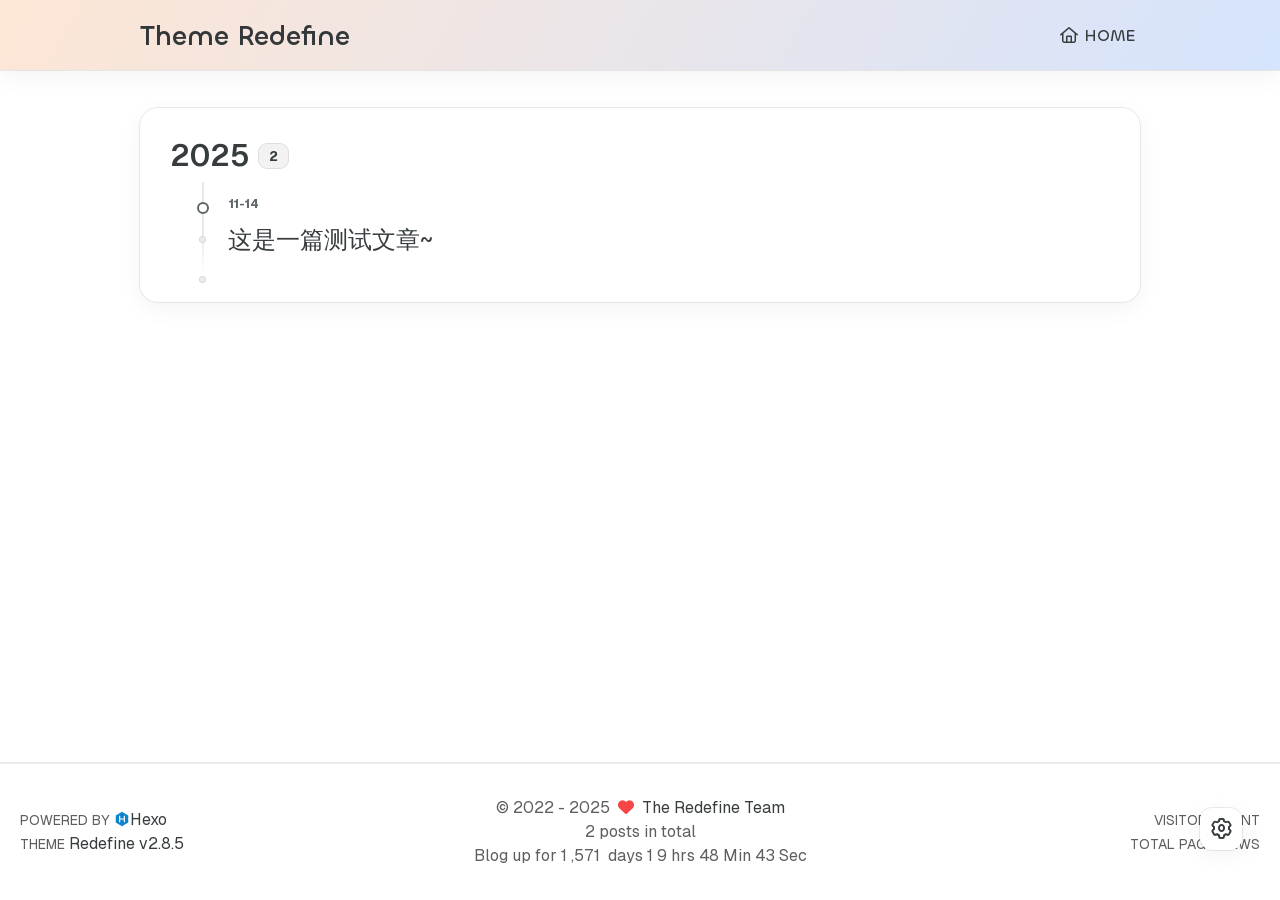
==== commit 98ea8344: "Site updated: 2025-11-15 15:06:48" ====
--- a/archives/index.html
+++ b/archives/index.html
@@ -1,5 +1,5 @@
 <!DOCTYPE html>
-<html lang="zh-CN">
+<html lang="en">
 <head>
     <meta charset="utf-8">
     <meta name="viewport" content="width=device-width, initial-scale=1">
@@ -123,7 +123,7 @@
     
     <!--- Seo Part-->
     
-    <link rel="canonical" href="http://example.com/archives/"/>
+    <link rel="canonical" href="http://MQ-H.github.io/archives/"/>
     <meta name="robots" content="index,follow">
     <meta name="googlebot" content="index,follow">
     <meta name="revisit-after" content="1 days">
@@ -134,14 +134,14 @@
         <meta name="description" content="Hexo Theme Redefine, Redefine Your Hexo Journey.">
 <meta property="og:type" content="website">
 <meta property="og:title" content="myblog">
-<meta property="og:url" content="http://example.com/archives/index.html">
+<meta property="og:url" content="http://mq-h.github.io/archives/index.html">
 <meta property="og:site_name" content="myblog">
 <meta property="og:description" content="Hexo Theme Redefine, Redefine Your Hexo Journey.">
-<meta property="og:locale" content="zh_CN">
-<meta property="og:image" content="http://example.com/images/redefine-og.webp">
-<meta property="article:author" content="John Doe">
+<meta property="og:locale" content="en_US">
+<meta property="og:image" content="http://mq-h.github.io/images/redefine-og.webp">
+<meta property="article:author" content="WuDa78">
 <meta name="twitter:card" content="summary">
-<meta name="twitter:image" content="http://example.com/images/redefine-og.webp">
+<meta name="twitter:image" content="http://mq-h.github.io/images/redefine-og.webp">
     
     
     <!--- Icon Part-->
@@ -153,7 +153,7 @@
     
     <title>
         
-            归档 | Theme Redefine
+            Archive | Theme Redefine
         
     </title>
 
@@ -189,9 +189,9 @@
     
 
     <script id="hexo-configurations">
-    window.config = {"hostname":"example.com","root":"/","language":"zh-CN"};
+    window.config = {"hostname":"mq-h.github.io","root":"/","language":"en"};
     window.theme = {"articles":{"style":{"font_size":"16px","line_height":1.5,"image_border_radius":"14px","image_alignment":"center","image_caption":false,"link_icon":true,"delete_mask":false,"title_alignment":"left","headings_top_spacing":{"h1":"3.2rem","h2":"2.4rem","h3":"1.9rem","h4":"1.6rem","h5":"1.4rem","h6":"1.3rem"}},"word_count":{"enable":true,"count":true,"min2read":true},"author_label":{"enable":true,"auto":false,"list":[]},"code_block":{"copy":true,"style":"mac","highlight_theme":{"light":"github","dark":"vs2015"},"font":{"enable":false,"family":null,"url":null}},"toc":{"enable":true,"max_depth":3,"number":false,"expand":true,"init_open":true},"copyright":{"enable":true,"default":"cc_by_nc_sa"},"lazyload":true,"pangu_js":false,"recommendation":{"enable":false,"title":"推荐阅读","limit":3,"mobile_limit":2,"placeholder":"/images/wallhaven-wqery6-light.webp","skip_dirs":[]}},"colors":{"primary":"#A31F34","secondary":null,"default_mode":"light"},"global":{"fonts":{"chinese":{"enable":false,"family":null,"url":null},"english":{"enable":false,"family":null,"url":null},"title":{"enable":false,"family":null,"url":null}},"content_max_width":"1000px","sidebar_width":"210px","hover":{"shadow":true,"scale":false},"scroll_progress":{"bar":false,"percentage":true},"website_counter":{"url":"https://cn.vercount.one/js","enable":true,"site_pv":true,"site_uv":true,"post_pv":true},"single_page":true,"preloader":{"enable":false,"custom_message":null},"side_tools":{"gear_rotation":true,"auto_expand":false},"open_graph":{"enable":true,"image":"/images/redefine-og.webp","description":"Hexo Theme Redefine, Redefine Your Hexo Journey."},"google_analytics":{"enable":false,"id":null}},"home_banner":{"enable":true,"style":"fixed","image":{"light":"/images/wallhaven-wqery6-light.webp","dark":"/images/wallhaven-wqery6-dark.webp"},"title":"Theme Redefine","subtitle":{"text":[],"hitokoto":{"enable":false,"show_author":false,"api":"https://v1.hitokoto.cn"},"typing_speed":100,"backing_speed":80,"starting_delay":500,"backing_delay":1500,"loop":true,"smart_backspace":true},"text_color":{"light":"#fff","dark":"#d1d1b6"},"text_style":{"title_size":"2.8rem","subtitle_size":"1.5rem","line_height":1.2},"custom_font":{"enable":false,"family":null,"url":null},"social_links":{"enable":false,"style":"default","links":{"github":null,"instagram":null,"zhihu":null,"twitter":null,"email":null},"qrs":{"weixin":null}}},"plugins":{"feed":{"enable":false},"aplayer":{"enable":false,"type":"fixed","audios":[{"name":null,"artist":null,"url":null,"cover":null,"lrc":null}]},"mermaid":{"enable":false,"version":"11.4.1"}},"version":"2.8.5","navbar":{"auto_hide":false,"color":{"left":"#f78736","right":"#367df7","transparency":35},"width":{"home":"1200px","pages":"1000px"},"links":{"Home":{"path":"/","icon":"fa-regular fa-house"}},"search":{"enable":false,"preload":true}},"page_templates":{"friends_column":2,"tags_style":"blur"},"home":{"sidebar":{"enable":true,"position":"left","first_item":"menu","announcement":null,"show_on_mobile":true,"links":null},"article_date_format":"auto","excerpt_length":200,"categories":{"enable":true,"limit":3},"tags":{"enable":true,"limit":3}},"footerStart":"2022/8/17 11:45:14"};
-    window.lang_ago = {"second":"%s 秒前","minute":"%s 分钟前","hour":"%s 小时前","day":"%s 天前","week":"%s 周前","month":"%s 个月前","year":"%s 年前"};
+    window.lang_ago = {"second":"%s seconds ago","minute":"%s minutes ago","hour":"%s hours ago","day":"%s days ago","week":"%s weeks ago","month":"%s months ago","year":"%s years ago"};
     window.data = {"masonry":false};
   </script>
     
@@ -259,7 +259,7 @@
                                    href="/"
                                         >
                                     <i class="fa-regular fa-house fa-fw"></i>
-                                    首页
+                                    HOME
                                     
                                 </a>
 
@@ -293,7 +293,7 @@
                            href="/"
                         >
                             <span>
-                                首页
+                                HOME
                             </span>
                             
                                 <i class="fa-regular fa-house fa-sm fa-fw"></i>
@@ -312,15 +312,15 @@
         <div class="statistics flex justify-around my-2.5">
     <a class="item tag-count-item flex flex-col justify-center items-center w-20" href="/tags">
         <div class="number text-2xl sm:text-xl text-second-text-color font-semibold">0</div>
-        <div class="label text-third-text-color text-sm">标签</div>
+        <div class="label text-third-text-color text-sm">Tags</div>
     </a>
     <a class="item tag-count-item flex flex-col justify-center items-center w-20" href="/categories">
         <div class="number text-2xl sm:text-xl text-second-text-color font-semibold">0</div>
-        <div class="label text-third-text-color text-sm">分类</div>
+        <div class="label text-third-text-color text-sm">Categories</div>
     </a>
     <a class="item tag-count-item flex flex-col justify-center items-center w-20" href="/archives">
         <div class="number text-2xl sm:text-xl text-second-text-color font-semibold">2</div>
-        <div class="label text-third-text-color text-sm">文章</div>
+        <div class="label text-third-text-color text-sm">Posts</div>
     </a>
 </div>
     </div>
@@ -391,7 +391,7 @@
                 
                 <p class="post-count space-x-0.5">
                     <span>
-                        共撰写了 2 篇文章
+                        2 posts in total
                     </span>
                     
                 </p>
@@ -402,26 +402,26 @@
             <div class="relative text-center lg:absolute lg:right-[20px] lg:top-1/2 lg:-translate-y-1/2 lg:text-right">
                 
                     <span id="busuanzi_container_site_uv" class="lg:!block">
-                        <span class="text-sm">访问人数</span>
+                        <span class="text-sm">VISITOR COUNT</span>
                         <span id="busuanzi_value_site_uv"></span>
                     </span>
                 
                 
                     <span id="busuanzi_container_site_pv" class="lg:!block">
-                        <span class="text-sm">总访问量</span>
+                        <span class="text-sm">TOTAL PAGE VIEWS</span>
                         <span id="busuanzi_value_site_pv"></span>
                     </span>
                 
             </div>
         
         <div class="relative text-center lg:absolute lg:left-[20px] lg:top-1/2 lg:-translate-y-1/2 lg:text-left">
-            <span class="lg:block text-sm">由 <?xml version="1.0" encoding="utf-8"?><!DOCTYPE svg PUBLIC "-//W3C//DTD SVG 1.1//EN" "http://www.w3.org/Graphics/SVG/1.1/DTD/svg11.dtd"><svg class="relative top-[2px] inline-block align-baseline" version="1.1" id="圖層_1" xmlns="http://www.w3.org/2000/svg" xmlns:xlink="http://www.w3.org/1999/xlink" x="0px" y="0px" width="1rem" height="1rem" viewBox="0 0 512 512" enable-background="new 0 0 512 512" xml:space="preserve"><path fill="#0E83CD" d="M256.4,25.8l-200,115.5L56,371.5l199.6,114.7l200-115.5l0.4-230.2L256.4,25.8z M349,354.6l-18.4,10.7l-18.6-11V275H200v79.6l-18.4,10.7l-18.6-11v-197l18.5-10.6l18.5,10.8V237h112v-79.6l18.5-10.6l18.5,10.8V354.6z"/></svg><a target="_blank" class="text-base" href="https://hexo.io">Hexo</a> 驱动</span>
-            <span class="text-sm lg:block">主题&nbsp;<a class="text-base" target="_blank" href="https://github.com/EvanNotFound/hexo-theme-redefine">Redefine v2.8.5</a></span>
+            <span class="lg:block text-sm">POWERED BY <?xml version="1.0" encoding="utf-8"?><!DOCTYPE svg PUBLIC "-//W3C//DTD SVG 1.1//EN" "http://www.w3.org/Graphics/SVG/1.1/DTD/svg11.dtd"><svg class="relative top-[2px] inline-block align-baseline" version="1.1" id="圖層_1" xmlns="http://www.w3.org/2000/svg" xmlns:xlink="http://www.w3.org/1999/xlink" x="0px" y="0px" width="1rem" height="1rem" viewBox="0 0 512 512" enable-background="new 0 0 512 512" xml:space="preserve"><path fill="#0E83CD" d="M256.4,25.8l-200,115.5L56,371.5l199.6,114.7l200-115.5l0.4-230.2L256.4,25.8z M349,354.6l-18.4,10.7l-18.6-11V275H200v79.6l-18.4,10.7l-18.6-11v-197l18.5-10.6l18.5,10.8V237h112v-79.6l18.5-10.6l18.5,10.8V354.6z"/></svg><a target="_blank" class="text-base" href="https://hexo.io">Hexo</a></span>
+            <span class="text-sm lg:block">THEME&nbsp;<a class="text-base" target="_blank" href="https://github.com/EvanNotFound/hexo-theme-redefine">Redefine v2.8.5</a></span>
         </div>
         
         
             <div>
-                博客已运行 <span class="odometer" id="runtime_days" ></span> 天 <span class="odometer" id="runtime_hours"></span> 小时 <span class="odometer" id="runtime_minutes"></span> 分钟 <span class="odometer" id="runtime_seconds"></span> 秒
+                Blog up for <span class="odometer" id="runtime_days" ></span> days <span class="odometer" id="runtime_hours"></span> hrs <span class="odometer" id="runtime_minutes"></span> Min <span class="odometer" id="runtime_seconds"></span> Sec
             </div>
         
         
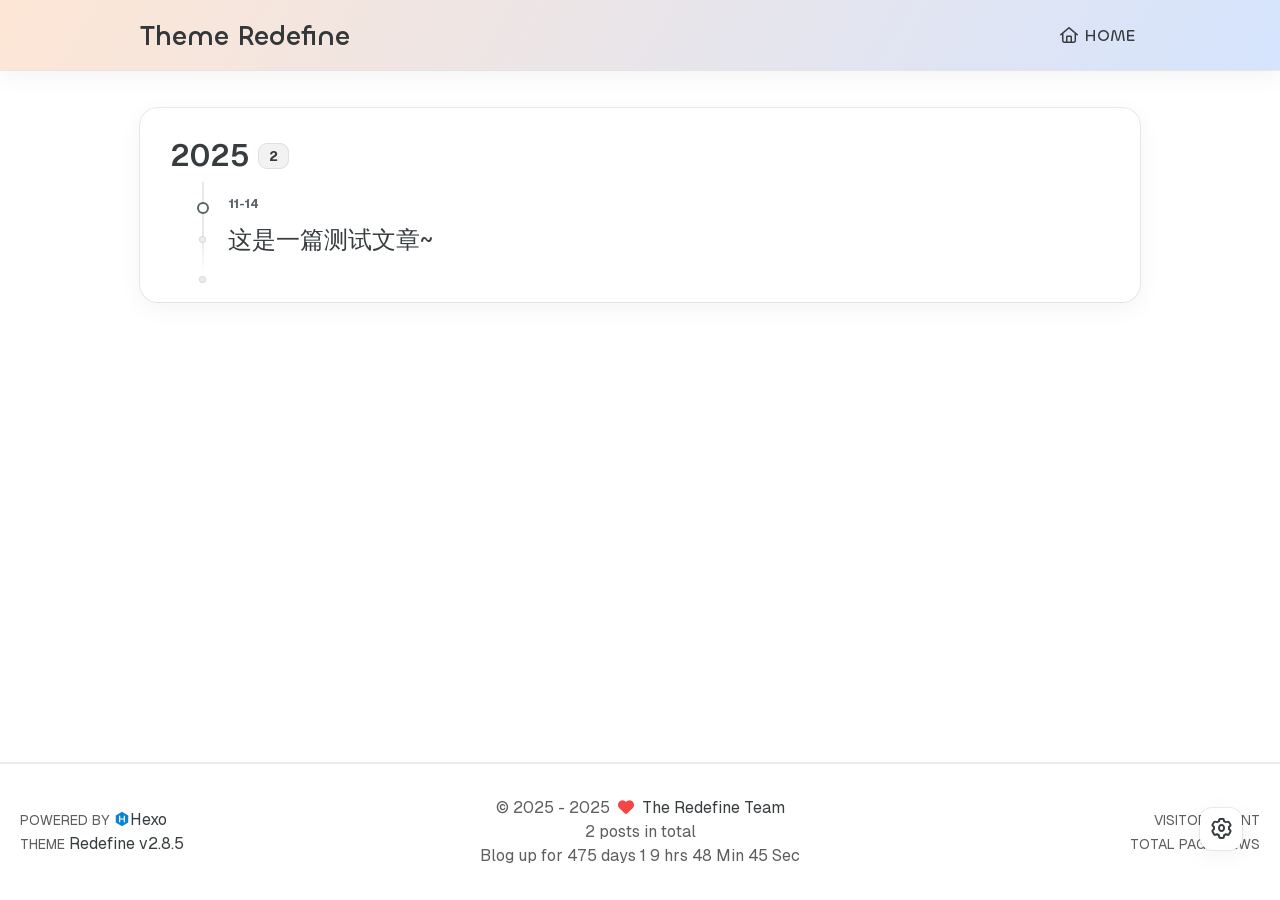
==== commit 18f018b7: "Site updated: 2025-11-15 18:59:18" ====
--- a/archives/index.html
+++ b/archives/index.html
@@ -190,7 +190,7 @@
 
     <script id="hexo-configurations">
     window.config = {"hostname":"mq-h.github.io","root":"/","language":"en"};
-    window.theme = {"articles":{"style":{"font_size":"16px","line_height":1.5,"image_border_radius":"14px","image_alignment":"center","image_caption":false,"link_icon":true,"delete_mask":false,"title_alignment":"left","headings_top_spacing":{"h1":"3.2rem","h2":"2.4rem","h3":"1.9rem","h4":"1.6rem","h5":"1.4rem","h6":"1.3rem"}},"word_count":{"enable":true,"count":true,"min2read":true},"author_label":{"enable":true,"auto":false,"list":[]},"code_block":{"copy":true,"style":"mac","highlight_theme":{"light":"github","dark":"vs2015"},"font":{"enable":false,"family":null,"url":null}},"toc":{"enable":true,"max_depth":3,"number":false,"expand":true,"init_open":true},"copyright":{"enable":true,"default":"cc_by_nc_sa"},"lazyload":true,"pangu_js":false,"recommendation":{"enable":false,"title":"推荐阅读","limit":3,"mobile_limit":2,"placeholder":"/images/wallhaven-wqery6-light.webp","skip_dirs":[]}},"colors":{"primary":"#A31F34","secondary":null,"default_mode":"light"},"global":{"fonts":{"chinese":{"enable":false,"family":null,"url":null},"english":{"enable":false,"family":null,"url":null},"title":{"enable":false,"family":null,"url":null}},"content_max_width":"1000px","sidebar_width":"210px","hover":{"shadow":true,"scale":false},"scroll_progress":{"bar":false,"percentage":true},"website_counter":{"url":"https://cn.vercount.one/js","enable":true,"site_pv":true,"site_uv":true,"post_pv":true},"single_page":true,"preloader":{"enable":false,"custom_message":null},"side_tools":{"gear_rotation":true,"auto_expand":false},"open_graph":{"enable":true,"image":"/images/redefine-og.webp","description":"Hexo Theme Redefine, Redefine Your Hexo Journey."},"google_analytics":{"enable":false,"id":null}},"home_banner":{"enable":true,"style":"fixed","image":{"light":"/images/wallhaven-wqery6-light.webp","dark":"/images/wallhaven-wqery6-dark.webp"},"title":"Theme Redefine","subtitle":{"text":[],"hitokoto":{"enable":false,"show_author":false,"api":"https://v1.hitokoto.cn"},"typing_speed":100,"backing_speed":80,"starting_delay":500,"backing_delay":1500,"loop":true,"smart_backspace":true},"text_color":{"light":"#fff","dark":"#d1d1b6"},"text_style":{"title_size":"2.8rem","subtitle_size":"1.5rem","line_height":1.2},"custom_font":{"enable":false,"family":null,"url":null},"social_links":{"enable":false,"style":"default","links":{"github":null,"instagram":null,"zhihu":null,"twitter":null,"email":null},"qrs":{"weixin":null}}},"plugins":{"feed":{"enable":false},"aplayer":{"enable":false,"type":"fixed","audios":[{"name":null,"artist":null,"url":null,"cover":null,"lrc":null}]},"mermaid":{"enable":false,"version":"11.4.1"}},"version":"2.8.5","navbar":{"auto_hide":false,"color":{"left":"#f78736","right":"#367df7","transparency":35},"width":{"home":"1200px","pages":"1000px"},"links":{"Home":{"path":"/","icon":"fa-regular fa-house"}},"search":{"enable":false,"preload":true}},"page_templates":{"friends_column":2,"tags_style":"blur"},"home":{"sidebar":{"enable":true,"position":"left","first_item":"menu","announcement":null,"show_on_mobile":true,"links":null},"article_date_format":"auto","excerpt_length":200,"categories":{"enable":true,"limit":3},"tags":{"enable":true,"limit":3}},"footerStart":"2022/8/17 11:45:14"};
+    window.theme = {"articles":{"style":{"font_size":"16px","line_height":1.5,"image_border_radius":"14px","image_alignment":"center","image_caption":false,"link_icon":true,"delete_mask":false,"title_alignment":"left","headings_top_spacing":{"h1":"3.2rem","h2":"2.4rem","h3":"1.9rem","h4":"1.6rem","h5":"1.4rem","h6":"1.3rem"}},"word_count":{"enable":true,"count":true,"min2read":true},"author_label":{"enable":true,"auto":false,"list":[]},"code_block":{"copy":true,"style":"mac","highlight_theme":{"light":"github","dark":"vs2015"},"font":{"enable":false,"family":null,"url":null}},"toc":{"enable":true,"max_depth":3,"number":false,"expand":true,"init_open":true},"copyright":{"enable":true,"default":"cc_by_nc_sa"},"lazyload":true,"pangu_js":false,"recommendation":{"enable":false,"title":"推荐阅读","limit":3,"mobile_limit":2,"placeholder":"/images/wallhaven-wqery6-light.webp","skip_dirs":[]}},"colors":{"primary":"#A31F34","secondary":null,"default_mode":"light"},"global":{"fonts":{"chinese":{"enable":false,"family":null,"url":null},"english":{"enable":false,"family":null,"url":null},"title":{"enable":false,"family":null,"url":null}},"content_max_width":"1000px","sidebar_width":"210px","hover":{"shadow":true,"scale":false},"scroll_progress":{"bar":false,"percentage":true},"website_counter":{"url":"https://cn.vercount.one/js","enable":true,"site_pv":true,"site_uv":true,"post_pv":true},"single_page":true,"preloader":{"enable":false,"custom_message":null},"side_tools":{"gear_rotation":true,"auto_expand":false},"open_graph":{"enable":true,"image":"/images/redefine-og.webp","description":"Hexo Theme Redefine, Redefine Your Hexo Journey."},"google_analytics":{"enable":false,"id":null}},"home_banner":{"enable":true,"style":"fixed","image":{"light":"/images/wallhaven-wqery6-light.webp","dark":"/images/wallhaven-wqery6-dark.webp"},"title":"Theme Redefine","subtitle":{"text":[],"hitokoto":{"enable":false,"show_author":false,"api":"https://v1.hitokoto.cn"},"typing_speed":100,"backing_speed":80,"starting_delay":500,"backing_delay":1500,"loop":true,"smart_backspace":true},"text_color":{"light":"#fff","dark":"#d1d1b6"},"text_style":{"title_size":"2.8rem","subtitle_size":"1.5rem","line_height":1.2},"custom_font":{"enable":false,"family":null,"url":null},"social_links":{"enable":false,"style":"default","links":{"github":null,"instagram":null,"zhihu":null,"twitter":null,"email":null},"qrs":{"weixin":null}}},"plugins":{"feed":{"enable":false},"aplayer":{"enable":false,"type":"fixed","audios":[{"name":null,"artist":null,"url":null,"cover":null,"lrc":null}]},"mermaid":{"enable":false,"version":"11.4.1"}},"version":"2.8.5","navbar":{"auto_hide":false,"color":{"left":"#f78736","right":"#367df7","transparency":35},"width":{"home":"1200px","pages":"1000px"},"links":{"Home":{"path":"/","icon":"fa-regular fa-house"}},"search":{"enable":false,"preload":true}},"page_templates":{"friends_column":2,"tags_style":"blur"},"home":{"sidebar":{"enable":true,"position":"left","first_item":"menu","announcement":null,"show_on_mobile":true,"links":null},"article_date_format":"auto","excerpt_length":200,"categories":{"enable":true,"limit":3},"tags":{"enable":true,"limit":3}},"footerStart":"2025/8/17 11:45:14"};
     window.lang_ago = {"second":"%s seconds ago","minute":"%s minutes ago","hour":"%s hours ago","day":"%s days ago","week":"%s weeks ago","month":"%s months ago","year":"%s years ago"};
     window.data = {"masonry":false};
   </script>
@@ -383,7 +383,7 @@
         <div class="text-center">
             &copy;
             
-              <span>2022</span>
+              <span>2025</span>
               -
             
             2025&nbsp;&nbsp;<i class="fa-solid fa-heart fa-beat" style="--fa-animation-duration: 0.5s; color: #f54545"></i>&nbsp;&nbsp;<a href="/">The Redefine Team</a>
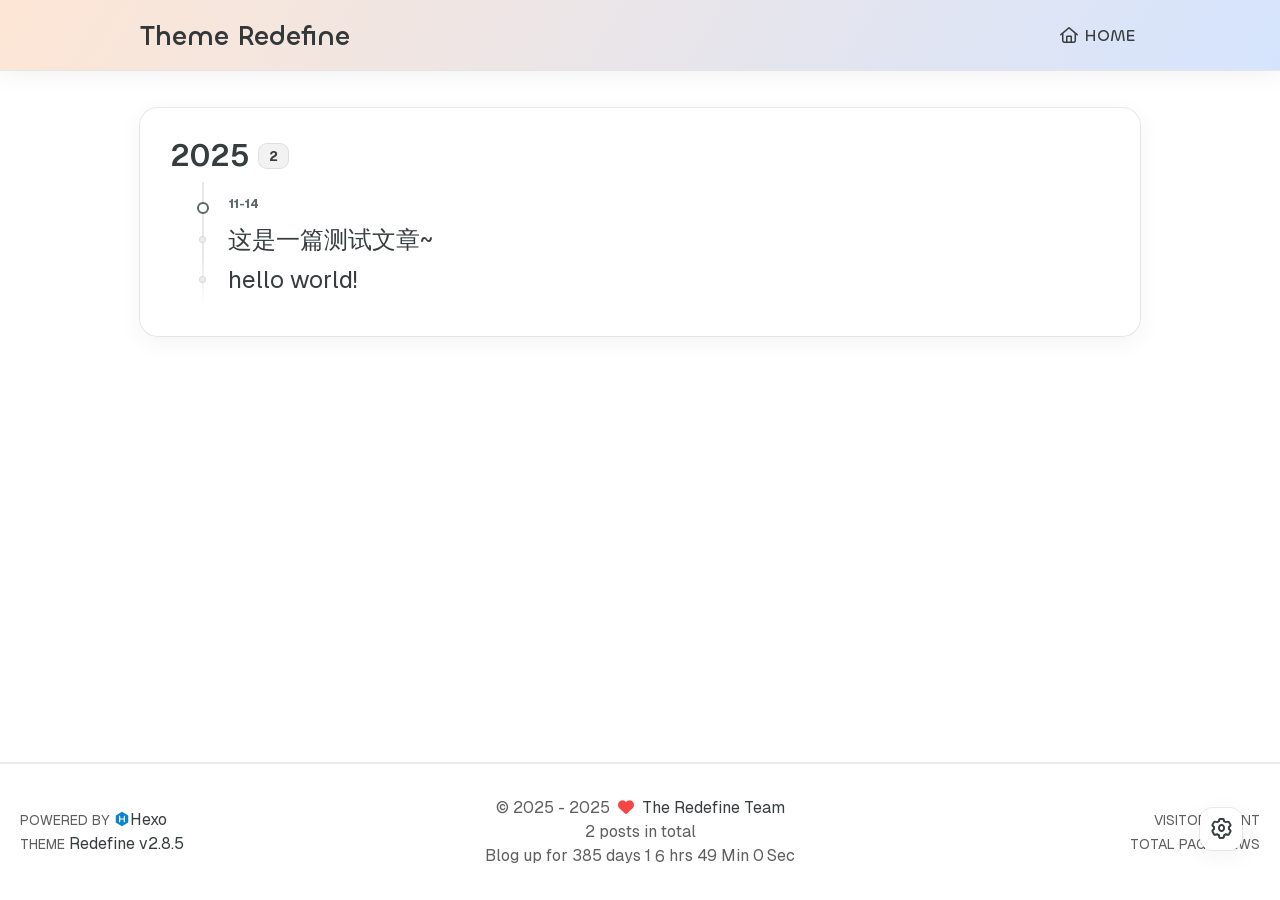
==== commit d32cf700: "Site updated: 2025-11-15 19:14:35" ====
--- a/archives/index.html
+++ b/archives/index.html
@@ -190,7 +190,7 @@
 
     <script id="hexo-configurations">
     window.config = {"hostname":"mq-h.github.io","root":"/","language":"en"};
-    window.theme = {"articles":{"style":{"font_size":"16px","line_height":1.5,"image_border_radius":"14px","image_alignment":"center","image_caption":false,"link_icon":true,"delete_mask":false,"title_alignment":"left","headings_top_spacing":{"h1":"3.2rem","h2":"2.4rem","h3":"1.9rem","h4":"1.6rem","h5":"1.4rem","h6":"1.3rem"}},"word_count":{"enable":true,"count":true,"min2read":true},"author_label":{"enable":true,"auto":false,"list":[]},"code_block":{"copy":true,"style":"mac","highlight_theme":{"light":"github","dark":"vs2015"},"font":{"enable":false,"family":null,"url":null}},"toc":{"enable":true,"max_depth":3,"number":false,"expand":true,"init_open":true},"copyright":{"enable":true,"default":"cc_by_nc_sa"},"lazyload":true,"pangu_js":false,"recommendation":{"enable":false,"title":"推荐阅读","limit":3,"mobile_limit":2,"placeholder":"/images/wallhaven-wqery6-light.webp","skip_dirs":[]}},"colors":{"primary":"#A31F34","secondary":null,"default_mode":"light"},"global":{"fonts":{"chinese":{"enable":false,"family":null,"url":null},"english":{"enable":false,"family":null,"url":null},"title":{"enable":false,"family":null,"url":null}},"content_max_width":"1000px","sidebar_width":"210px","hover":{"shadow":true,"scale":false},"scroll_progress":{"bar":false,"percentage":true},"website_counter":{"url":"https://cn.vercount.one/js","enable":true,"site_pv":true,"site_uv":true,"post_pv":true},"single_page":true,"preloader":{"enable":false,"custom_message":null},"side_tools":{"gear_rotation":true,"auto_expand":false},"open_graph":{"enable":true,"image":"/images/redefine-og.webp","description":"Hexo Theme Redefine, Redefine Your Hexo Journey."},"google_analytics":{"enable":false,"id":null}},"home_banner":{"enable":true,"style":"fixed","image":{"light":"/images/wallhaven-wqery6-light.webp","dark":"/images/wallhaven-wqery6-dark.webp"},"title":"Theme Redefine","subtitle":{"text":[],"hitokoto":{"enable":false,"show_author":false,"api":"https://v1.hitokoto.cn"},"typing_speed":100,"backing_speed":80,"starting_delay":500,"backing_delay":1500,"loop":true,"smart_backspace":true},"text_color":{"light":"#fff","dark":"#d1d1b6"},"text_style":{"title_size":"2.8rem","subtitle_size":"1.5rem","line_height":1.2},"custom_font":{"enable":false,"family":null,"url":null},"social_links":{"enable":false,"style":"default","links":{"github":null,"instagram":null,"zhihu":null,"twitter":null,"email":null},"qrs":{"weixin":null}}},"plugins":{"feed":{"enable":false},"aplayer":{"enable":false,"type":"fixed","audios":[{"name":null,"artist":null,"url":null,"cover":null,"lrc":null}]},"mermaid":{"enable":false,"version":"11.4.1"}},"version":"2.8.5","navbar":{"auto_hide":false,"color":{"left":"#f78736","right":"#367df7","transparency":35},"width":{"home":"1200px","pages":"1000px"},"links":{"Home":{"path":"/","icon":"fa-regular fa-house"}},"search":{"enable":false,"preload":true}},"page_templates":{"friends_column":2,"tags_style":"blur"},"home":{"sidebar":{"enable":true,"position":"left","first_item":"menu","announcement":null,"show_on_mobile":true,"links":null},"article_date_format":"auto","excerpt_length":200,"categories":{"enable":true,"limit":3},"tags":{"enable":true,"limit":3}},"footerStart":"2025/8/17 11:45:14"};
+    window.theme = {"articles":{"style":{"font_size":"16px","line_height":1.5,"image_border_radius":"14px","image_alignment":"center","image_caption":false,"link_icon":true,"delete_mask":false,"title_alignment":"left","headings_top_spacing":{"h1":"3.2rem","h2":"2.4rem","h3":"1.9rem","h4":"1.6rem","h5":"1.4rem","h6":"1.3rem"}},"word_count":{"enable":true,"count":true,"min2read":true},"author_label":{"enable":true,"auto":false,"list":[]},"code_block":{"copy":true,"style":"mac","highlight_theme":{"light":"github","dark":"vs2015"},"font":{"enable":false,"family":null,"url":null}},"toc":{"enable":true,"max_depth":3,"number":false,"expand":true,"init_open":true},"copyright":{"enable":true,"default":"cc_by_nc_sa"},"lazyload":true,"pangu_js":false,"recommendation":{"enable":false,"title":"推荐阅读","limit":3,"mobile_limit":2,"placeholder":"/images/wallhaven-wqery6-light.webp","skip_dirs":[]}},"colors":{"primary":"#A31F34","secondary":null,"default_mode":"light"},"global":{"fonts":{"chinese":{"enable":false,"family":null,"url":null},"english":{"enable":false,"family":null,"url":null},"title":{"enable":false,"family":null,"url":null}},"content_max_width":"1000px","sidebar_width":"210px","hover":{"shadow":true,"scale":false},"scroll_progress":{"bar":false,"percentage":true},"website_counter":{"url":"https://cn.vercount.one/js","enable":true,"site_pv":true,"site_uv":true,"post_pv":true},"single_page":true,"preloader":{"enable":false,"custom_message":null},"side_tools":{"gear_rotation":true,"auto_expand":false},"open_graph":{"enable":true,"image":"/images/redefine-og.webp","description":"Hexo Theme Redefine, Redefine Your Hexo Journey."},"google_analytics":{"enable":false,"id":null}},"home_banner":{"enable":true,"style":"fixed","image":{"light":"/images/wallhaven-wqery6-light.webp","dark":"/images/wallhaven-wqery6-dark.webp"},"title":"Theme Redefine","subtitle":{"text":[],"hitokoto":{"enable":false,"show_author":false,"api":"https://v1.hitokoto.cn"},"typing_speed":100,"backing_speed":80,"starting_delay":500,"backing_delay":1500,"loop":true,"smart_backspace":true},"text_color":{"light":"#fff","dark":"#d1d1b6"},"text_style":{"title_size":"2.8rem","subtitle_size":"1.5rem","line_height":1.2},"custom_font":{"enable":false,"family":null,"url":null},"social_links":{"enable":false,"style":"default","links":{"github":null,"instagram":null,"zhihu":null,"twitter":null,"email":null},"qrs":{"weixin":null}}},"plugins":{"feed":{"enable":false},"aplayer":{"enable":false,"type":"fixed","audios":[{"name":null,"artist":null,"url":null,"cover":null,"lrc":null}]},"mermaid":{"enable":false,"version":"11.4.1"}},"version":"2.8.5","navbar":{"auto_hide":false,"color":{"left":"#f78736","right":"#367df7","transparency":35},"width":{"home":"1200px","pages":"1000px"},"links":{"Home":{"path":"/","icon":"fa-regular fa-house"}},"search":{"enable":false,"preload":true}},"page_templates":{"friends_column":2,"tags_style":"blur"},"home":{"sidebar":{"enable":true,"position":"left","first_item":"menu","announcement":null,"show_on_mobile":true,"links":null},"article_date_format":"auto","excerpt_length":200,"categories":{"enable":true,"limit":3},"tags":{"enable":true,"limit":3}},"footerStart":"2025/11/15 14:45:00"};
     window.lang_ago = {"second":"%s seconds ago","minute":"%s minutes ago","hour":"%s hours ago","day":"%s days ago","week":"%s weeks ago","month":"%s months ago","year":"%s years ago"};
     window.data = {"masonry":false};
   </script>
@@ -361,7 +361,7 @@
                     
                     
                     <a href="/2025/11/14/hello-world/" class="block w-fit">
-                        <span class="article-title my-0.5 text-2xl"></span>
+                        <span class="article-title my-0.5 text-2xl">hello world!</span>
                     </a>
                     
                 
